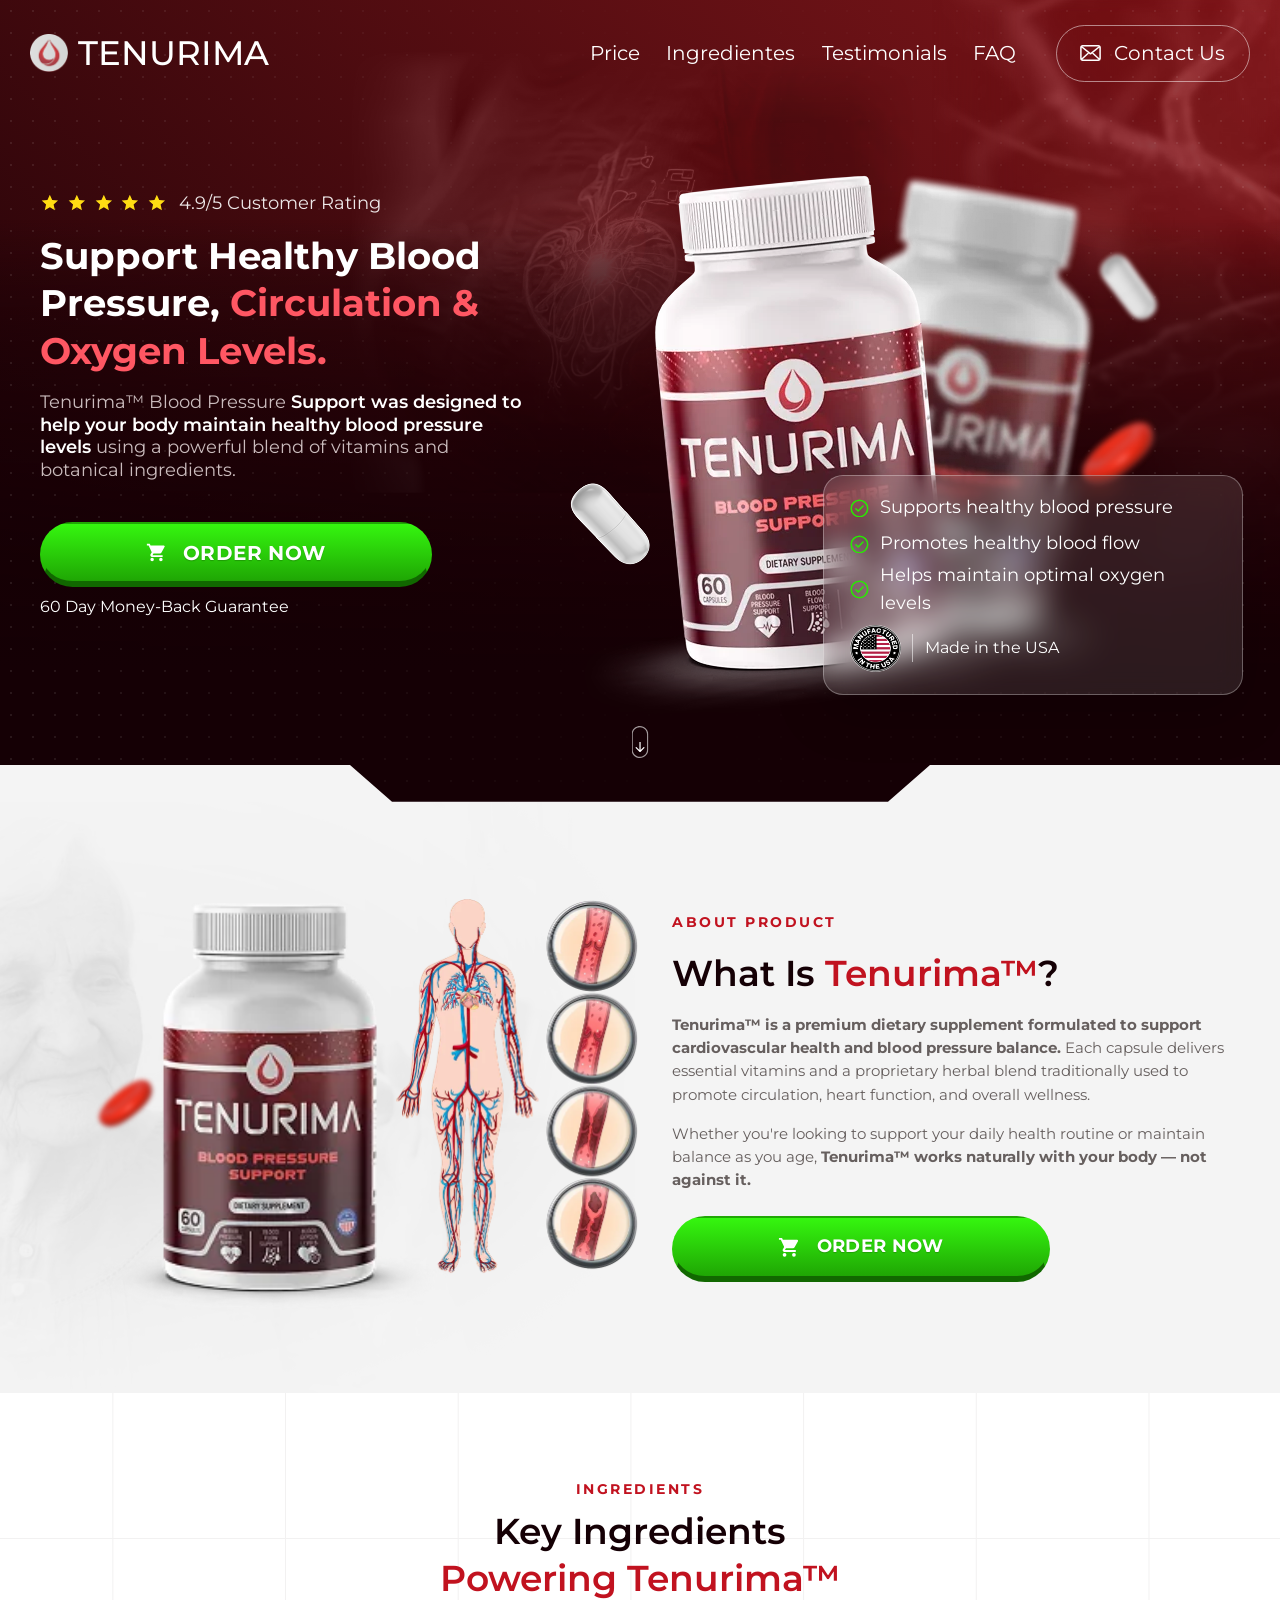
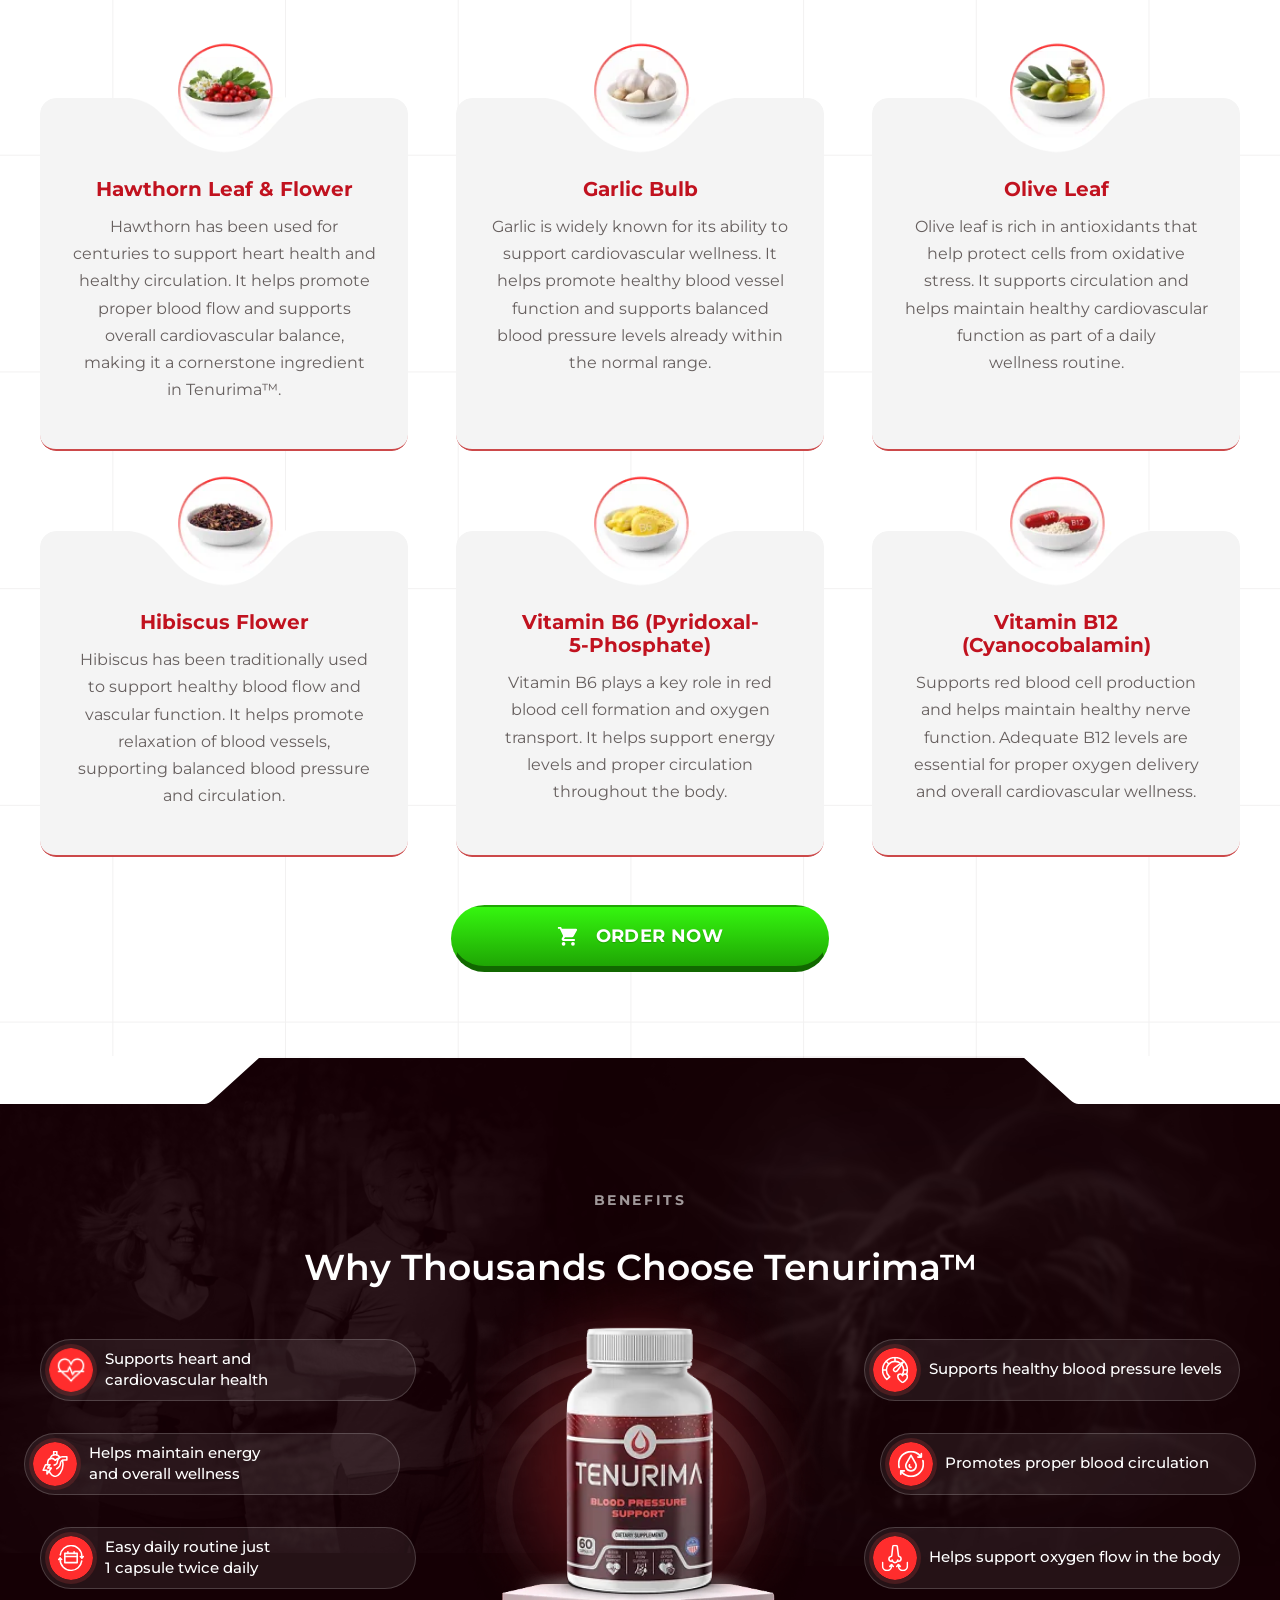
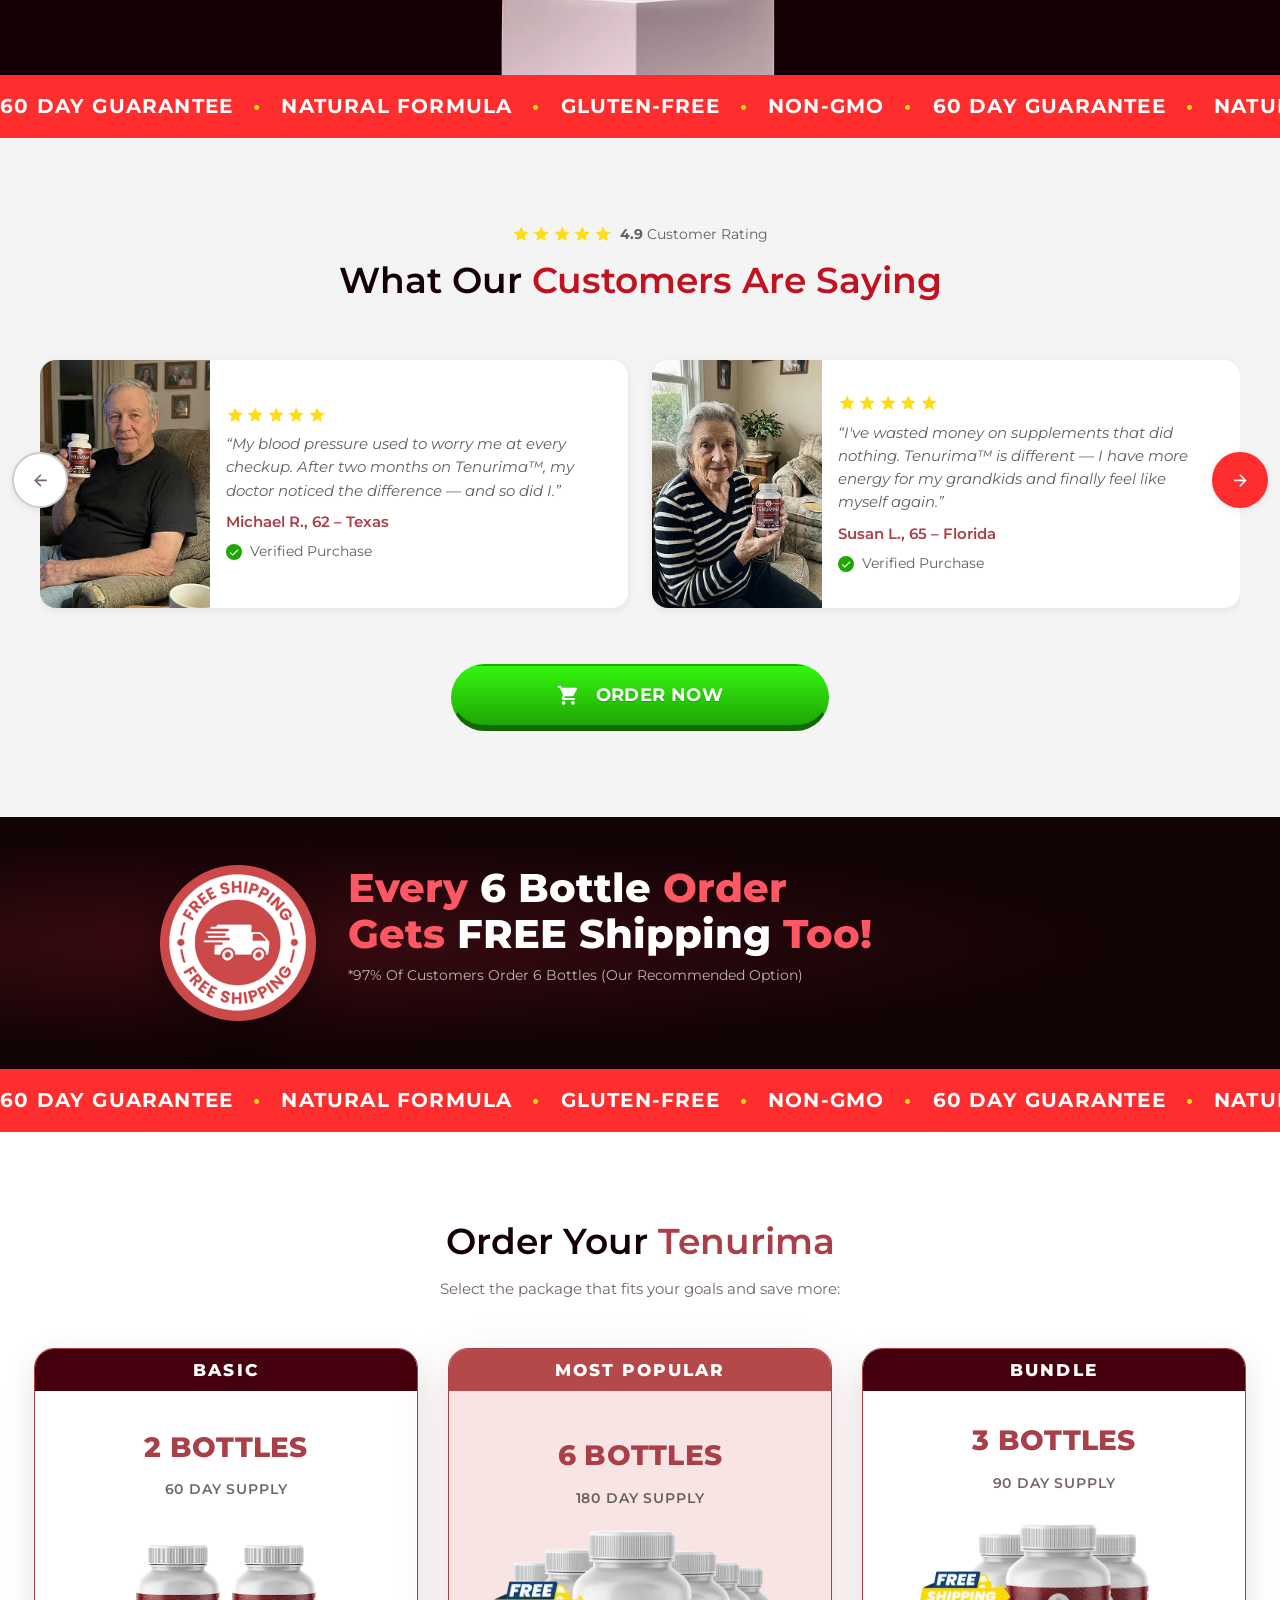
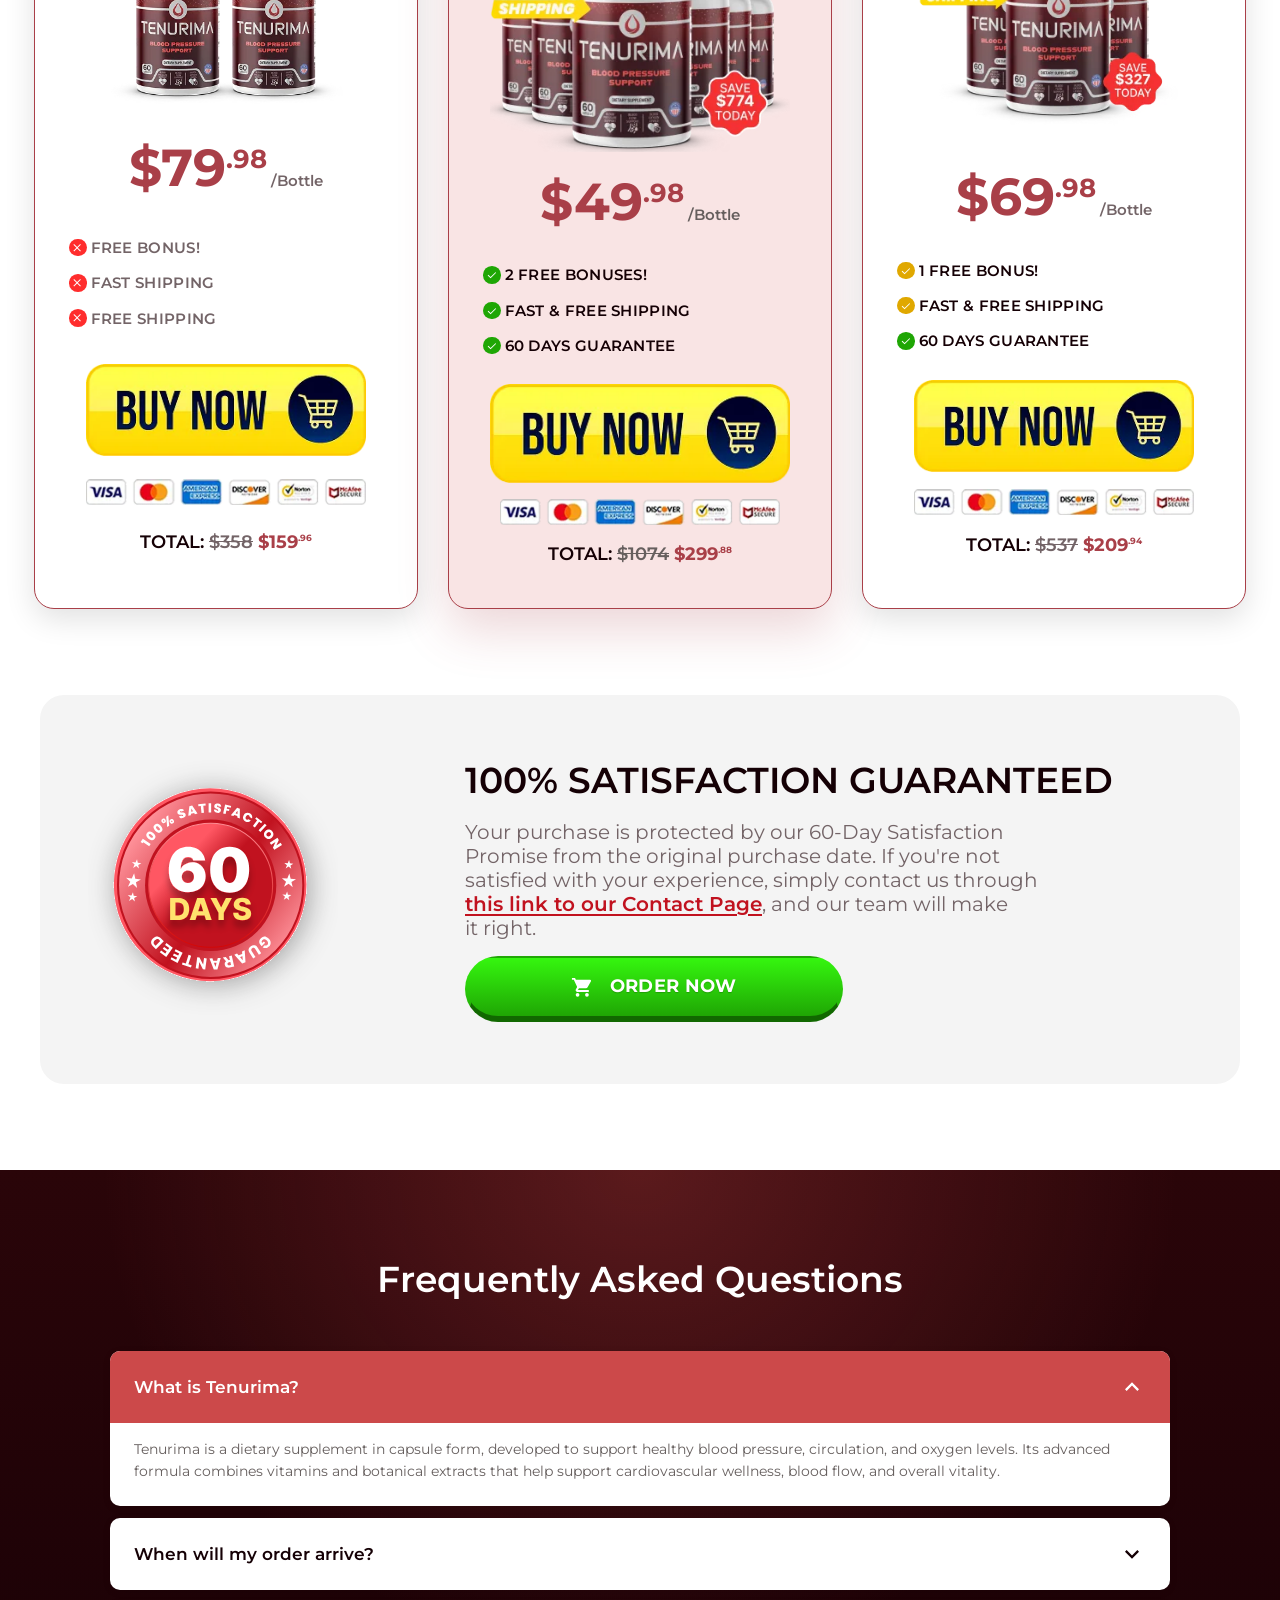
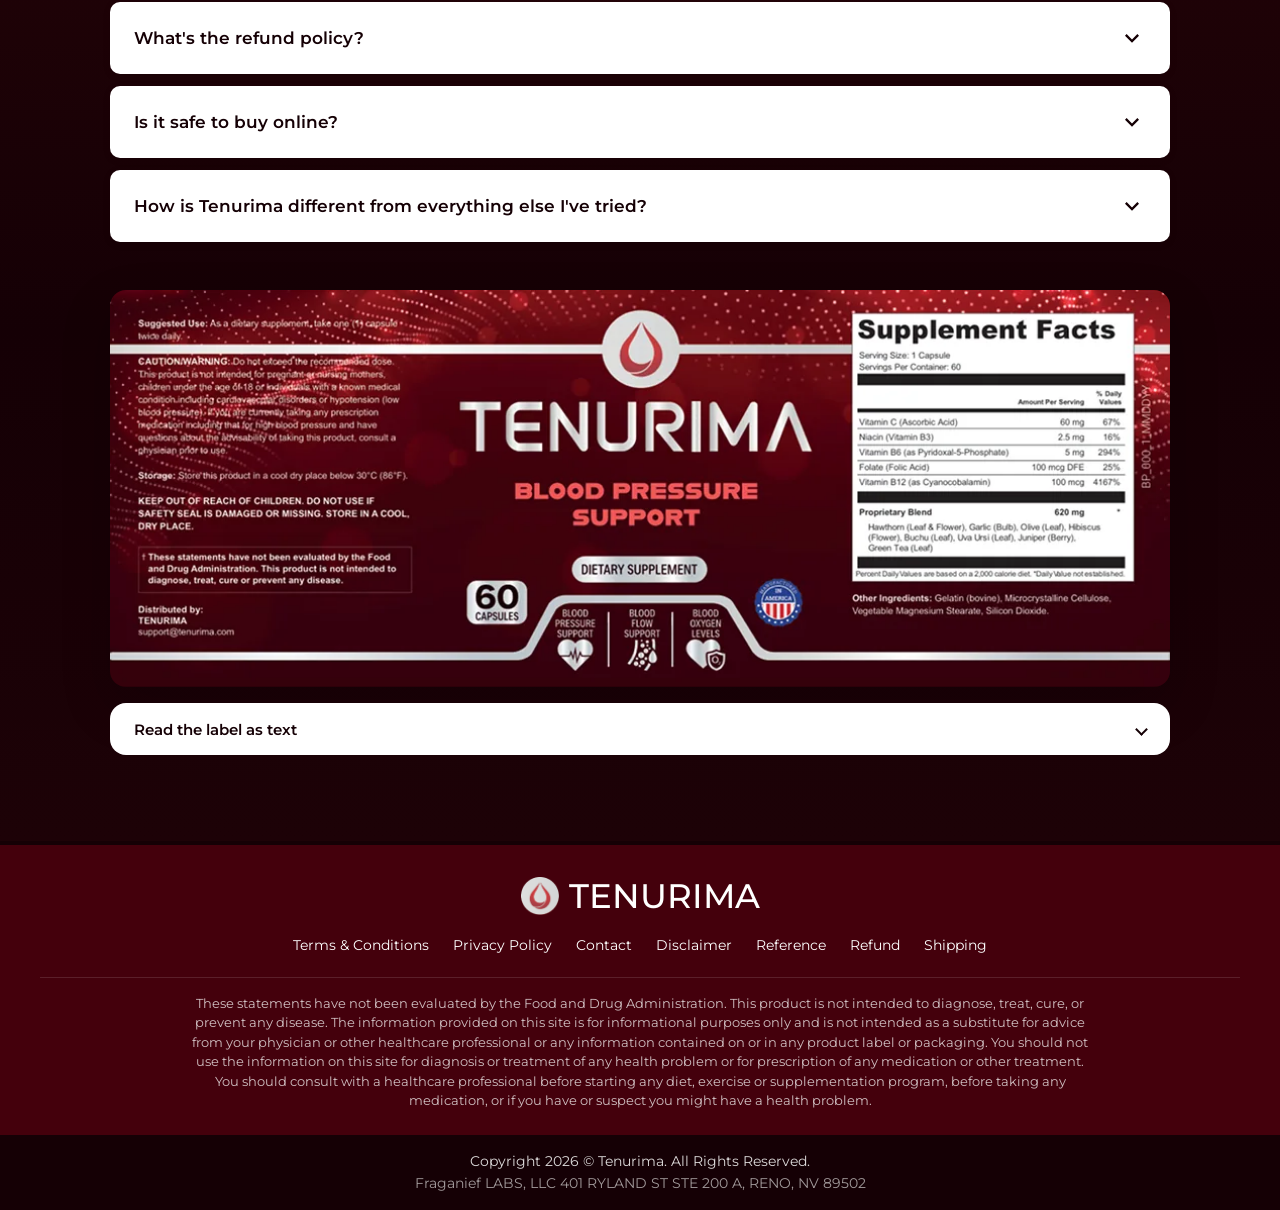
==== index.html @ e0668658 "feat(ingredients): grid de linhas sutil no fundo, como no export Linhas de 1px em #F2F1F1: verticais" ====
<!DOCTYPE html>
<html lang="en" class="no-js">
<head>
  <meta charset="UTF-8">
  <meta name="viewport" content="width=device-width, initial-scale=1">
  <title>Tenurima™ | Support Healthy Blood Pressure, Circulation &amp; Oxygen Levels</title>
  <meta name="description" content="Tenurima™ is a dietary supplement that supports healthy blood pressure, circulation and oxygen levels with hawthorn, garlic, olive leaf, hibiscus and B vitamins. 60 day money-back guarantee.">
  <meta name="theme-color" content="#2a0a0f">
  <link rel="icon" href="assets/img/favicon.svg" type="image/svg+xml">

  <link rel="preconnect" href="https://fonts.googleapis.com">
  <link rel="preconnect" href="https://fonts.gstatic.com" crossorigin>
  <link href="https://fonts.googleapis.com/css2?family=Montserrat:wght@400;500;600;700;800&display=swap" rel="stylesheet">


  <link rel="preload" as="image" href="assets/img/hero-bottle.webp?v=38" type="image/webp">
  <link rel="stylesheet" href="styles.css?v=38">
  <script>document.documentElement.classList.replace("no-js", "js");</script>
  <script src="script.js?v=38" defer></script>
</head>
<body>
  <!-- Sprite de ícones: cada <symbol> é reutilizado com <use href="#icon-..."> -->
  <svg class="sprite" aria-hidden="true" focusable="false">
    <symbol id="icon-star" viewBox="0 0 24 24"><path d="M12 2l2.9 6.6 7.1.6-5.4 4.7 1.6 7L12 17.3 5.8 20.9l1.6-7L2 9.2l7.1-.6z"/></symbol>
    <symbol id="icon-check" viewBox="0 0 24 24"><path d="M9.5 16.6 4.9 12l-1.4 1.4 6 6L21 7.9l-1.4-1.4z"/></symbol>
    <symbol id="icon-x" viewBox="0 0 24 24"><path d="M18.3 5.7 12 12l6.3 6.3-1.4 1.4L10.6 13.4 4.3 19.7l-1.4-1.4L9.2 12 2.9 5.7l1.4-1.4 6.3 6.3 6.3-6.3z"/></symbol>
    <symbol id="icon-cart" viewBox="0 0 24 24"><path d="M7 18a2 2 0 1 0 0 4 2 2 0 0 0 0-4zm10 0a2 2 0 1 0 0 4 2 2 0 0 0 0-4zM1 2v2h2l3.6 7.6-1.4 2.4A2 2 0 0 0 7 17h12v-2H7.4l1.1-2h7.5a2 2 0 0 0 1.7-1l3.6-6.5A1 1 0 0 0 20.4 4H5.2l-.9-2z"/></symbol>
    <symbol id="icon-mail" viewBox="0 0 22 17"><path fill="none" stroke="currentColor" stroke-width="1.6" stroke-linecap="round" stroke-linejoin="round" d="M2.6.8h16.8a1.8 1.8 0 0 1 1.8 1.8v11.8a1.8 1.8 0 0 1-1.8 1.8H2.6a1.8 1.8 0 0 1-1.8-1.8V2.6A1.8 1.8 0 0 1 2.6.8ZM1.3 1.6 11 9.4l9.7-7.8M1.3 15.4 8.3 9M20.7 15.4 13.7 9"/></symbol>
    <symbol id="icon-check-outline" viewBox="0 0 20 20"><g fill="none" stroke="currentColor" stroke-width="1.6" stroke-linecap="round" stroke-linejoin="round"><circle cx="10" cy="10" r="8.7"/><path d="m6.2 10.3 2.5 2.5 5.1-5.3"/></g></symbol>
    <symbol id="icon-chevron" viewBox="0 0 24 24"><path d="M7.4 8.6 12 13.2l4.6-4.6L18 10l-6 6-6-6z"/></symbol>
    <symbol id="icon-arrow-left" viewBox="0 0 24 24"><path d="M20 11H7.8l5.6-5.6L12 4l-8 8 8 8 1.4-1.4L7.8 13H20z"/></symbol>
    <symbol id="icon-arrow-right" viewBox="0 0 24 24"><path d="M4 11h12.2l-5.6-5.6L12 4l8 8-8 8-1.4-1.4 5.6-5.6H4z"/></symbol>
  </svg>

  <a class="skip-link" href="#main">Skip to main content</a>

  <!-- 1. HEADER -->
  <header class="site-header site-header--overlay">
    <div class="container site-header__inner">
      <a class="logo" href="#top" aria-label="Tenurima – back to top">
        <img class="logo__icon" src="assets/img/logo-mark.png?v=38" width="77" height="77" alt="">
        <span class="logo__text">TENURIMA</span>
      </a>

      <nav class="site-nav" id="site-nav" aria-label="Main navigation">
        <ul class="site-nav__list">
          <li><a class="site-nav__link" href="#pricing">Price</a></li>
          <li><a class="site-nav__link" href="#ingredients" lang="pt">Ingredientes</a></li>
          <li><a class="site-nav__link" href="#testimonials">Testimonials</a></li>
          <li><a class="site-nav__link" href="#faq">FAQ</a></li>
        </ul>
      </nav>

      <a class="btn btn--outline site-header__contact" href="contact.html">
        <svg class="icon" aria-hidden="true"><use href="#icon-mail"/></svg>
        Contact Us
      </a>
    </div>
  </header>

  <main id="main">
    <!-- 2. HERO -->
    <section class="hero" id="top" aria-labelledby="hero-title">
      <div class="hero__layers" aria-hidden="true">
        <picture>
          <source srcset="assets/img/texture-ecg-chest.webp?v=38" type="image/webp">
          <img class="hero__layer hero__layer--chest" src="assets/img/texture-ecg-chest.png?v=38" width="1734" height="987" alt="">
        </picture>
        <picture>
          <source srcset="assets/img/texture-heart-vessels.webp?v=38" type="image/webp">
          <img class="hero__layer hero__layer--heart" src="assets/img/texture-heart-vessels.png?v=38" width="2171" height="1566" alt="">
        </picture>
        <picture>
          <source srcset="assets/img/texture-vessels.webp?v=38" type="image/webp">
          <img class="hero__layer hero__layer--vessels" src="assets/img/texture-vessels.png?v=38" width="1419" height="1135" alt="">
        </picture>
      </div>

      <div class="container hero__inner">
        <div class="hero__content">
          <p class="rating rating--light">
            <span class="stars" role="img" aria-label="5 out of 5 stars">
              <svg class="icon" aria-hidden="true"><use href="#icon-star"/></svg>
              <svg class="icon" aria-hidden="true"><use href="#icon-star"/></svg>
              <svg class="icon" aria-hidden="true"><use href="#icon-star"/></svg>
              <svg class="icon" aria-hidden="true"><use href="#icon-star"/></svg>
              <svg class="icon" aria-hidden="true"><use href="#icon-star"/></svg>
            </span>
            <span><strong>4.9/5</strong> Customer Rating</span>
          </p>

          <h1 class="hero__title" id="hero-title">
            Support Healthy Blood Pressure, <span class="text-coral">Circulation &amp; Oxygen Levels.</span>
          </h1>

          <p class="hero__text">
            Tenurima™ Blood Pressure <strong>Support was designed to help your body maintain healthy
            blood pressure levels</strong> using a powerful blend of vitamins and botanical ingredients.
          </p>

          <div class="hero__cta">
            <a class="btn btn--green btn--lg" href="#pricing">
              <svg class="icon" aria-hidden="true"><use href="#icon-cart"/></svg>
              ORDER NOW
            </a>
            <p class="hero__guarantee">60 Day Money-Back Guarantee</p>
          </div>
        </div>

        <div class="hero__media">
          <picture class="hero__bottle-back">
            <source srcset="assets/img/hero-bottle-back.webp?v=38" type="image/webp">
            <img src="assets/img/hero-bottle-back.png?v=38" width="628" height="628" alt="">
          </picture>

          <picture class="hero__bottle">
            <source srcset="assets/img/hero-bottle.webp?v=38" type="image/webp">
            <img class="hero__image" src="assets/img/hero-bottle.png?v=38" width="650" height="650" fetchpriority="high"
                 alt="Tilted bottle of Tenurima Blood Pressure Support dietary supplement with 60 capsules and a burgundy label">
          </picture>

          <img class="hero__capsule hero__capsule--left" src="assets/img/hero-capsule-1.png?v=38" width="91" height="86" alt="">
          <img class="hero__capsule hero__capsule--right" src="assets/img/hero-capsule-2.png?v=38" width="89" height="92" alt="">
          <img class="hero__cell" src="assets/img/about-blood-cell.png?v=38" width="129" height="107" alt="">

          <div class="hero-card">
            <ul class="check-list">
              <li><svg class="check-icon" aria-hidden="true"><use href="#icon-check-outline"/></svg>Supports healthy blood pressure</li>
              <li><svg class="check-icon" aria-hidden="true"><use href="#icon-check-outline"/></svg>Promotes healthy blood flow</li>
              <li><svg class="check-icon" aria-hidden="true"><use href="#icon-check-outline"/></svg>Helps maintain optimal oxygen levels</li>
            </ul>
            <p class="hero-card__badge">
              <img src="assets/img/badge-made-in-usa.png?v=38" width="100" height="93" alt="">
              <span>Made in the USA</span>
            </p>
          </div>
        </div>
      </div>

      <a class="scroll-down" href="#about" aria-label="Scroll down to learn about Tenurima">
        <img src="assets/img/icon-scroll.svg?v=38" width="21" height="40" alt="">
      </a>
    </section>

    <!-- 3. ABOUT PRODUCT -->
    <section class="section section--gray about" id="about" aria-labelledby="about-title">
      <div class="container about__inner">
        <div class="about__content">
          <p class="eyebrow">About Product</p>
          <h2 class="section-title" id="about-title">What Is <span class="text-red">Tenurima™</span>?</h2>
          <p>
            <strong>Tenurima™ is a premium dietary supplement formulated to support cardiovascular
            health and blood pressure balance.</strong> Each capsule delivers essential vitamins and a
            proprietary herbal blend traditionally used to promote circulation, heart function, and
            overall wellness.
          </p>
          <p>
            Whether you're looking to support your daily health routine or maintain balance as you age,
            <strong>Tenurima™ works naturally with your body — not against it.</strong>
          </p>
          <a class="btn btn--green" href="#pricing">
            <svg class="icon" aria-hidden="true"><use href="#icon-cart"/></svg>
            ORDER NOW
          </a>
        </div>
        <div class="about__media">
          <picture class="about__photo">
            <source srcset="assets/img/about-woman-capsule.webp?v=38" type="image/webp">
            <img src="assets/img/about-woman-capsule.png?v=38" width="955" height="591" loading="lazy" alt="">
          </picture>

          <img class="about__cell" src="assets/img/about-blood-cell.png?v=38" width="129" height="107" loading="lazy" alt="">

          <picture class="about__bottle">
            <source srcset="assets/img/bottle-basic.webp?v=38" type="image/webp">
            <img src="assets/img/bottle-basic.png?v=38" width="293" height="287" loading="lazy"
                 alt="Bottle of Tenurima Blood Pressure Support with 60 capsules">
          </picture>

          <picture class="about__illustration">
            <source srcset="assets/img/about-illustration.webp?v=38" type="image/webp">
            <img src="assets/img/about-illustration.png?v=38" width="523" height="768" loading="lazy"
                 alt="Illustration of the human circulatory system next to four close-ups of arteries, from clear to narrowed by plaque">
          </picture>
        </div>
      </div>
    </section>

    <!-- 4. INGREDIENTS -->
    <section class="section ingredients" id="ingredients" aria-labelledby="ingredients-title">
      <div class="container">
        <header class="section-header">
          <p class="eyebrow">Ingredients</p>
          <h2 class="section-title" id="ingredients-title">
            Key Ingredients <span class="text-red section-title__line">Powering Tenurima™</span>
          </h2>
        </header>

        <ul class="ingredients__grid">
          <li class="ingredient-card">
            <picture class="ingredient-card__media">
              <source srcset="assets/img/ing-hawthorn.webp?v=38" type="image/webp">
              <img class="ingredient-card__icon" src="assets/img/ing-hawthorn.png?v=38" width="231" height="120" loading="lazy" alt="White bowl filled with red hawthorn berries, hawthorn flowers and leaves">
            </picture>
            <h3 class="ingredient-card__title">Hawthorn Leaf &amp; Flower</h3>
            <p>Hawthorn has been used for centuries to support heart health and healthy circulation. It helps promote proper blood flow and supports overall cardiovascular balance, making it a cornerstone ingredient in Tenurima™.</p>
          </li>
          <li class="ingredient-card">
            <picture class="ingredient-card__media">
              <source srcset="assets/img/ing-garlic.webp?v=38" type="image/webp">
              <img class="ingredient-card__icon" src="assets/img/ing-garlic.png?v=38" width="231" height="120" loading="lazy" alt="Bowl of whole garlic bulbs and peeled garlic cloves">
            </picture>
            <h3 class="ingredient-card__title">Garlic Bulb</h3>
            <p>Garlic is widely known for its ability to support cardiovascular wellness. It helps promote healthy blood vessel function and supports balanced blood pressure levels already within the normal range.</p>
          </li>
          <li class="ingredient-card">
            <picture class="ingredient-card__media">
              <source srcset="assets/img/ing-olive-leaf.webp?v=38" type="image/webp">
              <img class="ingredient-card__icon" src="assets/img/ing-olive-leaf.png?v=38" width="231" height="120" loading="lazy" alt="Bowl with green olives, olive leaves and a small bottle of olive oil">
            </picture>
            <h3 class="ingredient-card__title">Olive Leaf</h3>
            <p>Olive leaf is rich in antioxidants that help protect cells from oxidative stress. It supports circulation and helps maintain healthy cardiovascular function as part of a daily wellness routine.</p>
          </li>
          <li class="ingredient-card">
            <picture class="ingredient-card__media">
              <source srcset="assets/img/ing-hibiscus.webp?v=38" type="image/webp">
              <img class="ingredient-card__icon" src="assets/img/ing-hibiscus.png?v=38" width="231" height="120" loading="lazy" alt="Bowl of dried hibiscus flower petals">
            </picture>
            <h3 class="ingredient-card__title">Hibiscus Flower</h3>
            <p>Hibiscus has been traditionally used to support healthy blood flow and vascular function. It helps promote relaxation of blood vessels, supporting balanced blood pressure and circulation.</p>
          </li>
          <li class="ingredient-card">
            <picture class="ingredient-card__media">
              <source srcset="assets/img/ing-vitamin-b6.webp?v=38" type="image/webp">
              <img class="ingredient-card__icon" src="assets/img/ing-vitamin-b6.png?v=38" width="231" height="120" loading="lazy" alt="Bowl of yellow vitamin B6 tablets">
            </picture>
            <h3 class="ingredient-card__title">Vitamin B6 (Pyridoxal-5-Phosphate)</h3>
            <p>Vitamin B6 plays a key role in red blood cell formation and oxygen transport. It helps support energy levels and proper circulation throughout the body.</p>
          </li>
          <li class="ingredient-card">
            <picture class="ingredient-card__media">
              <source srcset="assets/img/ing-vitamin-b12.webp?v=38" type="image/webp">
              <img class="ingredient-card__icon" src="assets/img/ing-vitamin-b12.png?v=38" width="231" height="120" loading="lazy" alt="Bowl with red vitamin B12 capsules and small white granules">
            </picture>
            <h3 class="ingredient-card__title">Vitamin B12 (Cyanocobalamin)</h3>
            <p>Supports red blood cell production and helps maintain healthy nerve function. Adequate B12 levels are essential for proper oxygen delivery and overall cardiovascular wellness.</p>
          </li>
        </ul>

        <div class="text-center">
          <a class="btn btn--green btn--lg" href="#pricing">
            <svg class="icon" aria-hidden="true"><use href="#icon-cart"/></svg>
            ORDER NOW
          </a>
        </div>
      </div>
    </section>

    <!-- 5. WHY THOUSANDS CHOOSE -->
    <section class="section section--dark why" id="why" aria-labelledby="why-title">
      <div class="why__divider" aria-hidden="true"></div>
      <picture>
        <source srcset="assets/img/why-couple-running.webp?v=38" type="image/webp">
        <img class="why__bg" src="assets/img/why-couple-running.png?v=38" width="989" height="757" loading="lazy"
             alt="Smiling senior couple jogging together outdoors on a sunny day">
      </picture>
      <picture>
        <source srcset="assets/img/texture-heart-vessels.webp?v=38" type="image/webp">
        <img class="why__texture" src="assets/img/texture-heart-vessels.png?v=38" width="2171" height="1566" loading="lazy" alt="">
      </picture>
      <div class="container why__inner">
        <p class="eyebrow eyebrow--light">Benefits</p>
        <h2 class="section-title section-title--light" id="why-title">Why Thousands Choose Tenurima™</h2>

        <div class="why__stage">
          <ul class="why__badges why__badges--left">
            <li class="pill-badge"><img class="pill-badge__icon" src="assets/img/badge-heart.png?v=38" width="40" height="40" loading="lazy" alt="">Supports heart and cardiovascular health</li>
            <li class="pill-badge"><img class="pill-badge__icon" src="assets/img/badge-energy.svg?v=38" width="40" height="40" loading="lazy" alt="">Helps maintain energy and overall wellness</li>
            <li class="pill-badge"><img class="pill-badge__icon" src="assets/img/badge-capsule.svg?v=38" width="40" height="40" loading="lazy" alt="">Easy daily routine just 1 capsule twice daily</li>
          </ul>

          <div class="why__product">
            <picture class="why__pedestal">
              <source srcset="assets/img/why-product-pedestal.webp?v=38" type="image/webp">
              <img src="assets/img/why-product-pedestal.png?v=38" width="608" height="687" loading="lazy"
                   alt="Bottle of Tenurima Blood Pressure Support standing on a light pink pedestal with a soft red glow behind it">
            </picture>
            <picture class="why__bottle">
              <source srcset="assets/img/bottle-basic.webp?v=38" type="image/webp">
              <img src="assets/img/bottle-basic.png?v=38" width="293" height="287" loading="lazy" alt="">
            </picture>
          </div>

          <ul class="why__badges why__badges--right">
            <li class="pill-badge"><img class="pill-badge__icon" src="assets/img/badge-gauge.svg?v=38" width="40" height="40" loading="lazy" alt="">Supports healthy blood pressure levels</li>
            <li class="pill-badge"><img class="pill-badge__icon" src="assets/img/badge-circulation.svg?v=38" width="40" height="40" loading="lazy" alt="">Promotes proper blood circulation</li>
            <li class="pill-badge"><img class="pill-badge__icon" src="assets/img/badge-lungs.svg?v=38" width="40" height="40" loading="lazy" alt="">Helps support oxygen flow in the body</li>
          </ul>
        </div>
      </div>
    </section>

    <!-- 6. MARQUEE (componente reutilizável: mesma marcação + data-marquee) -->
    <div class="marquee" data-marquee>
      <div class="marquee__track">
        <ul class="marquee__group">
          <li>60 Day Guarantee</li>
          <li>Natural Formula</li>
          <li>Gluten-Free</li>
          <li>Non-GMO</li>
        </ul>
      </div>
    </div>

    <!-- 7. TESTIMONIALS -->
    <section class="section section--gray testimonials" id="testimonials" aria-labelledby="testimonials-title">
      <div class="container">
        <header class="section-header">
          <p class="rating">
            <span class="stars" role="img" aria-label="5 out of 5 stars">
              <svg class="icon" aria-hidden="true"><use href="#icon-star"/></svg>
              <svg class="icon" aria-hidden="true"><use href="#icon-star"/></svg>
              <svg class="icon" aria-hidden="true"><use href="#icon-star"/></svg>
              <svg class="icon" aria-hidden="true"><use href="#icon-star"/></svg>
              <svg class="icon" aria-hidden="true"><use href="#icon-star"/></svg>
            </span>
            <span><strong>4.9</strong> Customer Rating</span>
          </p>
          <h2 class="section-title" id="testimonials-title">What Our <span class="text-red">Customers Are Saying</span></h2>
        </header>

        <div class="carousel" data-carousel role="region" aria-roledescription="carousel" aria-label="Customer testimonials">
          <div class="carousel__viewport">
            <!-- Os cards são renderizados pelo script.js a partir do array TESTIMONIALS -->
            <div class="carousel__track" data-carousel-track></div>
          </div>

          <div class="carousel__controls">
            <button class="carousel__arrow" type="button" data-carousel-prev aria-label="Previous testimonials">
              <svg class="icon" aria-hidden="true"><use href="#icon-arrow-left"/></svg>
            </button>
            <div class="carousel__dots" data-carousel-dots></div>
            <button class="carousel__arrow" type="button" data-carousel-next aria-label="Next testimonials">
              <svg class="icon" aria-hidden="true"><use href="#icon-arrow-right"/></svg>
            </button>
          </div>
          <p class="visually-hidden" aria-live="polite" data-carousel-status></p>
        </div>

        <div class="text-center">
          <a class="btn btn--green" href="#pricing">
            <svg class="icon" aria-hidden="true"><use href="#icon-cart"/></svg>
            ORDER NOW
          </a>
        </div>
      </div>
    </section>


    <!-- 8. FREE SHIPPING BANNER -->
    <section class="shipping-banner" aria-labelledby="shipping-title">
      <div class="container shipping-banner__inner">
        <img class="shipping-seal" src="assets/img/seal-free-shipping.png?v=38" width="156" height="156" loading="lazy"
             alt="Round seal with a delivery truck reading Free Shipping">
        <div>
          <h2 class="shipping-banner__title" id="shipping-title">
            <span class="text-red">Every</span> 6 Bottle <span class="text-red">Order Gets</span> FREE Shipping <span class="text-red">Too!</span>
          </h2>
          <p class="shipping-banner__text">*97% Of Customers Order 6 Bottles (Our Recommended Option)</p>
        </div>
      </div>
    </section>

    <div class="marquee" data-marquee>
      <div class="marquee__track">
        <ul class="marquee__group">
          <li>60 Day Guarantee</li>
          <li>Natural Formula</li>
          <li>Gluten-Free</li>
          <li>Non-GMO</li>
        </ul>
      </div>
    </div>

    <!-- 9. PRICING -->
    <section class="section pricing" id="pricing" aria-labelledby="pricing-title">
      <div class="container">
        <header class="section-header">
          <h2 class="section-title" id="pricing-title">Order Your <span class="text-red">Tenurima</span></h2>
          <p class="section-header__text">Select the package that fits your goals and save more:</p>
        </header>

        <ul class="pricing__grid">
          <!-- BASIC -->
          <li class="price-card">
            <article aria-labelledby="plan-basic">
              <p class="price-card__ribbon">BASIC</p>
              <div class="price-card__body">
                <h3 class="price-card__title" id="plan-basic">2 BOTTLES</h3>
                <p class="price-card__supply">60 Day Supply</p>
                <div class="price-card__pair">
                  <picture>
                    <source srcset="assets/img/bottle-basic.webp?v=38" type="image/webp">
                    <img src="assets/img/bottle-basic.png?v=38" width="293" height="287" loading="lazy"
                         alt="Two bottles of Tenurima Blood Pressure Support, a 60 day supply">
                  </picture>
                  <picture aria-hidden="true">
                    <source srcset="assets/img/bottle-basic.webp?v=38" type="image/webp">
                    <img src="assets/img/bottle-basic.png?v=38" width="293" height="287" loading="lazy" alt="">
                  </picture>
                </div>
                <p class="price-card__price"><span class="price-card__amount">$79<span class="price-card__cents">.98</span></span><span class="price-card__unit">/Bottle</span></p>
                <ul class="price-card__features">
                  <li class="is-no"><svg class="icon" aria-hidden="true"><use href="#icon-x"/></svg><span class="visually-hidden">Not included: </span>FREE BONUS!</li>
                  <li class="is-no"><svg class="icon" aria-hidden="true"><use href="#icon-x"/></svg><span class="visually-hidden">Not included: </span>FAST SHIPPING</li>
                  <li class="is-no"><svg class="icon" aria-hidden="true"><use href="#icon-x"/></svg><span class="visually-hidden">Not included: </span>FREE SHIPPING</li>
                </ul>
                <a class="buy-btn" href="checkout.html?package=2-bottles">
                  <picture>
                    <source srcset="assets/img/btn-buy-now.webp?v=38" type="image/webp">
                    <img src="assets/img/btn-buy-now.png?v=38" width="314" height="103" loading="lazy" alt="Buy now – 2 bottles of Tenurima for $159.96">
                  </picture>
                </a>
                <img class="payment-cards" src="assets/img/payment-cards.png?v=38" width="314" height="29" loading="lazy"
                     alt="Accepted payments: Visa, Mastercard, American Express, Discover, Norton Secured and McAfee Secure">
                <p class="price-card__total">TOTAL: <s>$358</s> <strong>$159<span class="price-card__cents">.96</span></strong></p>
              </div>
            </article>
          </li>

          <!-- MOST POPULAR -->
          <li class="price-card price-card--featured">
            <article aria-labelledby="plan-popular">
              <p class="price-card__ribbon">MOST POPULAR</p>
              <div class="price-card__body">
                <h3 class="price-card__title" id="plan-popular">6 BOTTLES</h3>
                <p class="price-card__supply">180 Day Supply</p>
                <picture>
                  <source srcset="assets/img/pack-6-bottles.webp?v=38" type="image/webp">
                  <img class="price-card__image" src="assets/img/pack-6-bottles.png?v=38" width="350" height="265" loading="lazy"
                       alt="Six bottles of Tenurima, a 180 day supply, with a Free Shipping ribbon and a Save $774 Today badge">
                </picture>
                <p class="price-card__price"><span class="price-card__amount">$49<span class="price-card__cents">.98</span></span><span class="price-card__unit">/Bottle</span></p>
                <ul class="price-card__features">
                  <li class="is-yes"><svg class="icon" aria-hidden="true"><use href="#icon-check"/></svg><span class="visually-hidden">Included: </span>2 FREE BONUSES!</li>
                  <li class="is-yes"><svg class="icon" aria-hidden="true"><use href="#icon-check"/></svg><span class="visually-hidden">Included: </span>FAST &amp; FREE SHIPPING</li>
                  <li class="is-yes"><svg class="icon" aria-hidden="true"><use href="#icon-check"/></svg><span class="visually-hidden">Included: </span>60 DAYS GUARANTEE</li>
                </ul>
                <a class="buy-btn" href="checkout.html?package=6-bottles">
                  <picture>
                    <source srcset="assets/img/btn-buy-now.webp?v=38" type="image/webp">
                    <img src="assets/img/btn-buy-now.png?v=38" width="314" height="103" loading="lazy" alt="Buy now – 6 bottles of Tenurima for $299.88">
                  </picture>
                </a>
                <img class="payment-cards" src="assets/img/payment-cards.png?v=38" width="314" height="29" loading="lazy"
                     alt="Accepted payments: Visa, Mastercard, American Express, Discover, Norton Secured and McAfee Secure">
                <p class="price-card__total">TOTAL: <s>$1074</s> <strong>$299<span class="price-card__cents">.88</span></strong></p>
              </div>
            </article>
          </li>

          <!-- BUNDLE -->
          <li class="price-card">
            <article aria-labelledby="plan-bundle">
              <p class="price-card__ribbon">BUNDLE</p>
              <div class="price-card__body">
                <h3 class="price-card__title" id="plan-bundle">3 BOTTLES</h3>
                <p class="price-card__supply">90 Day Supply</p>
                <picture>
                  <source srcset="assets/img/pack-3-bottles.webp?v=38" type="image/webp">
                  <img class="price-card__image" src="assets/img/pack-3-bottles.png?v=38" width="384" height="300" loading="lazy"
                       alt="Three bottles of Tenurima, a 90 day supply, with a Free Shipping ribbon and a Save $327 Today badge">
                </picture>
                <p class="price-card__price"><span class="price-card__amount">$69<span class="price-card__cents">.98</span></span><span class="price-card__unit">/Bottle</span></p>
                <ul class="price-card__features">
                  <li class="is-gold"><svg class="icon" aria-hidden="true"><use href="#icon-check"/></svg><span class="visually-hidden">Included: </span>1 FREE BONUS!</li>
                  <li class="is-gold"><svg class="icon" aria-hidden="true"><use href="#icon-check"/></svg><span class="visually-hidden">Included: </span>FAST &amp; FREE SHIPPING</li>
                  <li class="is-yes"><svg class="icon" aria-hidden="true"><use href="#icon-check"/></svg><span class="visually-hidden">Included: </span>60 DAYS GUARANTEE</li>
                </ul>
                <a class="buy-btn" href="checkout.html?package=3-bottles">
                  <picture>
                    <source srcset="assets/img/btn-buy-now.webp?v=38" type="image/webp">
                    <img src="assets/img/btn-buy-now.png?v=38" width="314" height="103" loading="lazy" alt="Buy now – 3 bottles of Tenurima for $209.94">
                  </picture>
                </a>
                <img class="payment-cards" src="assets/img/payment-cards.png?v=38" width="314" height="29" loading="lazy"
                     alt="Accepted payments: Visa, Mastercard, American Express, Discover, Norton Secured and McAfee Secure">
                <p class="price-card__total">TOTAL: <s>$537</s> <strong>$209<span class="price-card__cents">.94</span></strong></p>
              </div>
            </article>
          </li>
        </ul>
      </div>
    </section>

    <!-- 10. GUARANTEE -->
    <section class="section guarantee" id="guarantee" aria-labelledby="guarantee-title">
      <div class="container">
        <div class="guarantee__card">
          <img class="guarantee__seal" src="assets/img/seal-guarantee.svg?v=38" width="387" height="453" loading="lazy"
               alt="Red seal reading 100% Satisfaction Guaranteed, 60 Days">

          <div class="guarantee__content">
            <h2 class="section-title" id="guarantee-title">100% SATISFACTION GUARANTEED</h2>
            <p>
              Your purchase is protected by our 60-Day Satisfaction Promise from the original purchase
              date. If you're not satisfied with your experience, simply contact us through
              <a class="link" href="contact.html">this link to our Contact Page</a>, and our team will
              make it right.
            </p>
            <a class="btn btn--green" href="#pricing">
              <svg class="icon" aria-hidden="true"><use href="#icon-cart"/></svg>
              ORDER NOW
            </a>
          </div>
        </div>
      </div>
    </section>

    <!-- 11. FAQ -->
    <section class="section section--dark faq" id="faq" aria-labelledby="faq-title">
      <div class="container faq__inner">
        <h2 class="section-title section-title--light" id="faq-title">Frequently Asked Questions</h2>

        <div class="accordion" data-accordion>
          <div class="accordion__item is-open">
            <h3 class="accordion__heading">
              <button class="accordion__trigger" type="button" id="faq-q1" aria-expanded="true" aria-controls="faq-a1">
                What is Tenurima?
                <svg class="icon accordion__icon" aria-hidden="true"><use href="#icon-chevron"/></svg>
              </button>
            </h3>
            <div class="accordion__panel" id="faq-a1" role="region" aria-labelledby="faq-q1">
              <div class="accordion__content">
                <p>Tenurima is a dietary supplement in capsule form, developed to support healthy blood pressure, circulation, and oxygen levels. Its advanced formula combines vitamins and botanical extracts that help support cardiovascular wellness, blood flow, and overall vitality.</p>
              </div>
            </div>
          </div>

          <div class="accordion__item">
            <h3 class="accordion__heading">
              <button class="accordion__trigger" type="button" id="faq-q2" aria-expanded="false" aria-controls="faq-a2">
                When will my order arrive?
                <svg class="icon accordion__icon" aria-hidden="true"><use href="#icon-chevron"/></svg>
              </button>
            </h3>
            <div class="accordion__panel" id="faq-a2" role="region" aria-labelledby="faq-q2">
              <div class="accordion__content">
                <p>Orders are processed within 24–48 business hours. Deliveries within the United States usually arrive in 5 to 7 business days, and you will receive a tracking number by email as soon as your package ships. International orders may take 8 to 15 business days.</p>
              </div>
            </div>
          </div>

          <div class="accordion__item">
            <h3 class="accordion__heading">
              <button class="accordion__trigger" type="button" id="faq-q3" aria-expanded="false" aria-controls="faq-a3">
                What's the refund policy?
                <svg class="icon accordion__icon" aria-hidden="true"><use href="#icon-chevron"/></svg>
              </button>
            </h3>
            <div class="accordion__panel" id="faq-a3" role="region" aria-labelledby="faq-q3">
              <div class="accordion__content">
                <p>Every bottle of Tenurima is backed by a 60 day, 100% money-back guarantee. If you're not satisfied for any reason, contact our support team within 60 days of your purchase and return the bottles — even empty — to receive a full refund of the product price. See our <a class="link link--light" href="refund.html">Refund Policy</a> for details.</p>
              </div>
            </div>
          </div>

          <div class="accordion__item">
            <h3 class="accordion__heading">
              <button class="accordion__trigger" type="button" id="faq-q4" aria-expanded="false" aria-controls="faq-a4">
                Is it safe to buy online?
                <svg class="icon accordion__icon" aria-hidden="true"><use href="#icon-chevron"/></svg>
              </button>
            </h3>
            <div class="accordion__panel" id="faq-a4" role="region" aria-labelledby="faq-q4">
              <div class="accordion__content">
                <p>Yes. Our checkout uses 256-bit SSL encryption and is processed by a trusted payment provider. Your card details are never stored on our servers, and we accept Visa, Mastercard, American Express and Discover.</p>
              </div>
            </div>
          </div>

          <div class="accordion__item">
            <h3 class="accordion__heading">
              <button class="accordion__trigger" type="button" id="faq-q5" aria-expanded="false" aria-controls="faq-a5">
                How is Tenurima different from everything else I've tried?
                <svg class="icon accordion__icon" aria-hidden="true"><use href="#icon-chevron"/></svg>
              </button>
            </h3>
            <div class="accordion__panel" id="faq-a5" role="region" aria-labelledby="faq-q5">
              <div class="accordion__content">
                <p>Most products focus on a single ingredient. Tenurima combines a 620 mg proprietary blend of eight botanicals — including hawthorn, garlic, olive leaf and hibiscus — with active vitamin B6 (P-5-P), B12, folate, niacin and vitamin C, supporting blood pressure, circulation and oxygen levels at the same time.</p>
              </div>
            </div>
          </div>
        </div>

        <!-- Rótulo do produto (Supplement Facts): imagem pronta do Figma + transcrição acessível -->
        <figure class="label">
          <a class="label__zoom" href="assets/img/label-supplement-facts.png" target="_blank" rel="noopener">
            <picture>
              <source srcset="assets/img/label-supplement-facts.webp?v=38" type="image/webp">
              <img class="label__image" src="assets/img/label-supplement-facts.png?v=38" width="1050" height="393" loading="lazy"
                   alt="Full Tenurima product label with suggested use, warnings, storage instructions, the Supplement Facts panel and other ingredients">
            </picture>
            <span class="visually-hidden">(opens the full-size label in a new tab)</span>
          </a>

          <figcaption class="label__caption">
            <details class="label__details">
              <summary>Read the label as text</summary>
              <div class="label__text">
                <p><strong>Suggested Use:</strong> As a dietary supplement, take one (1) capsule twice daily.</p>
                <p><strong>Caution/Warning:</strong> Do not exceed the recommended dose. This product is not intended for pregnant or nursing mothers, children under the age of 18, or individuals with a known medical condition, including cardiovascular disorders or hypotension (low blood pressure). If you are currently taking any prescription medication, including medication for high blood pressure, consult a physician prior to use.</p>
                <p><strong>Storage:</strong> Store this product in a cool dry place below 30&deg;C (86&deg;F). Keep out of reach of children. Do not use if safety seal is damaged or missing.</p>

                <table class="facts__table">
                  <caption class="facts__caption">Supplement Facts</caption>
                  <thead>
                    <tr class="facts__serving"><td colspan="3">Serving Size: 1 Capsule<br>Servings Per Container: 60</td></tr>
                    <tr>
                      <th scope="col">Nutrient</th>
                      <th scope="col" class="facts__num">Amount</th>
                      <th scope="col" class="facts__num">% DV</th>
                    </tr>
                  </thead>
                  <tbody>
                    <tr><th scope="row">Vitamin C (Ascorbic Acid)</th><td class="facts__num">60 mg</td><td class="facts__num">67%</td></tr>
                    <tr><th scope="row">Niacin (Vitamin B3)</th><td class="facts__num">2.5 mg</td><td class="facts__num">16%</td></tr>
                    <tr><th scope="row">Vitamin B6 (as Pyridoxal-5-Phosphate)</th><td class="facts__num">5 mg</td><td class="facts__num">294%</td></tr>
                    <tr><th scope="row">Folate (Folic Acid)</th><td class="facts__num">100 mcg DFE</td><td class="facts__num">25%</td></tr>
                    <tr><th scope="row">Vitamin B12 (as Cyanocobalamin)</th><td class="facts__num">100 mcg</td><td class="facts__num">4167%</td></tr>
                    <tr>
                      <th scope="row">
                        Proprietary Blend
                        <span class="facts__blend-list">Hawthorn (Leaf &amp; Flower), Garlic (Bulb), Olive (Leaf), Hibiscus (Flower), Buchu (Leaf), Uva Ursi (Leaf), Juniper (Berry), Green Tea (Leaf)</span>
                      </th>
                      <td class="facts__num">620 mg</td><td class="facts__num">*</td>
                    </tr>
                  </tbody>
                  <tfoot>
                    <tr><td colspan="3">Percent Daily Values are based on a 2,000 calorie diet. * Daily Value not established.</td></tr>
                    <tr><td colspan="3"><strong>Other Ingredients:</strong> Gelatin (bovine), Microcrystalline Cellulose, Vegetable Magnesium Stearate, Silicon Dioxide.</td></tr>
                  </tfoot>
                </table>
              </div>
            </details>
          </figcaption>
        </figure>
      </div>
    </section>
  </main>

  <!-- 12. FOOTER -->
  <footer class="site-footer">
    <div class="container">
      <a class="logo logo--footer" href="#top" aria-label="Tenurima – back to top">
        <img class="logo__icon" src="assets/img/logo-mark.png?v=38" width="77" height="77" alt="">
        <span class="logo__text">TENURIMA</span>
      </a>

      <nav aria-label="Legal and support">
        <ul class="footer-links">
          <li><a href="terms.html">Terms &amp; Conditions</a></li>
          <li><a href="privacy.html">Privacy Policy</a></li>
          <li><a href="contact.html">Contact</a></li>
          <li><a href="disclaimer.html">Disclaimer</a></li>
          <li><a href="reference.html">Reference</a></li>
          <li><a href="refund.html">Refund</a></li>
          <li><a href="shipping.html">Shipping</a></li>
        </ul>
      </nav>

      <hr class="site-footer__divider">

      <div class="site-footer__legal">
        <p>
          These statements have not been evaluated by the Food and Drug Administration. This product is not
          intended to diagnose, treat, cure, or prevent any disease. The information provided on this site is
          for informational purposes only and is not intended as a substitute for advice from your physician
          or other healthcare professional or any information contained on or in any product label or
          packaging. You should not use the information on this site for diagnosis or treatment of any health
          problem or for prescription of any medication or other treatment. You should consult with a
          healthcare professional before starting any diet, exercise or supplementation program, before taking
          any medication, or if you have or suspect you might have a health problem.
        </p>
      </div>

    </div>

    <div class="site-footer__bar">
      <div class="container">
        <p class="site-footer__copy">
          Copyright 2026 © Tenurima. All Rights Reserved.<br>
          <span>Fraganief LABS, LLC 401 RYLAND ST STE 200 A, RENO, NV 89502</span>
        </p>
      </div>
    </div>
  </footer>
</body>
</html>
---- styles.css ----
/* ==========================================================================
   Tenurima – Landing page
   CSS puro, mobile-first. Breakpoints: 600px, 768px, 1024px, 1280px.
   Cores: paleta oficial do projeto (ver README). Espaçamentos e tamanhos de
   fonte são medidos a partir dos exports Desktop.png e Mobile.png.
   ========================================================================== */

/* 1. Tokens
   ========================================================================== */
:root {
  /* ---------------------------------------------------------------
     PALETA OFICIAL (nomes conforme o guia de identidade do projeto).
     Abaixo dela ficam os apelidos semânticos usados no resto do CSS.
     --------------------------------------------------------------- */
  --color-white: #fff;

  --color-wine-950: #150005;
  --color-wine-900: #44000c;
  --color-wine-800: #6c2d39;

  --color-red-900: #c1121f;
  --color-red-800: #a93f48;
  --color-red-700: #cc494a;
  --color-red-600: #ff2d2d;
  --color-red-500: #ff4848;
  --color-red-400: #ff5763;
  --color-red-300: #ff929a;
  --color-red-accent: #ff3c3c;
  --color-red-deep: #d20606;

  --color-green-900: #116800;
  --color-green-700: #04ac48;
  --color-green-500: #29ea02;

  --color-yellow-600: #ffd901;
  --color-yellow-500: #ffdc13;
  --color-yellow-400: #ffe26e;

  --color-gray-900: #000;
  --color-gray-700: #665f5e;
  --color-gray-600: #736467;
  --color-gray-500: #878787;
  --color-gray-400: #9a9a9a;
  --color-gray-300: #cecece;
  --color-gray-100: #f4f4f4;

  --color-off-white-1: #fcf9f8;
  --color-off-white-2: #fcf7f6;
  --color-off-white-3: #fcf8f8;
  --color-off-white-4: #f9fbfb;
  --color-off-white-5: #f9fafb;

  /* Transparências */
  --overlay-white-20: #ffffff33;
  --overlay-white-40: #ffffff66;
  --overlay-white-60: #ffffff99;
  --overlay-dark-20: #00000033;
  --overlay-wine-20: #6c2d3933;

  /* Gradientes da referência */
  /* Cores do figma-spec (#80161a -> #150005). O spec diz 135deg, mas nos
     pixels do export o tom claro fica no canto superior direito: 45deg */
  --gradient-hero: linear-gradient(45deg, #150005 0%, #80161a 100%);
  --gradient-why-choose: linear-gradient(48.32deg, #44000c 20.94%, #cc494a 47.36%, #a93f48 62.26%);
  --gradient-seal: linear-gradient(313.26deg, #c1121f 51.48%, #ff5763 71.46%);
  --gradient-save-badge: linear-gradient(126.19deg, #ff929a 14.89%, #c1121f 54.23%, #ff929a 88.28%);
  --gradient-green-btn: linear-gradient(180deg, #35f60f 0%, #1fa604 100%);
  --gradient-yellow-btn: linear-gradient(270deg, #ffdc17 0%, #ffd900 100%);

  /* --------------------------------------------------------------- */
  /* Apelidos semânticos                                             */
  /* --------------------------------------------------------------- */
  --wine-900: var(--color-wine-950);
  --wine-800: var(--color-wine-900);
  --wine-600: var(--color-red-800);
  --bg-dark: var(--color-wine-950);
  --bg-light: var(--color-gray-100);
  --bg-light-alt: var(--color-off-white-1);
  --red-primary: var(--color-red-900);
  --red-bright: var(--color-red-600);
  --red-accent: var(--color-red-500);
  --red-accent-2: var(--color-red-400);
  --red-strong: var(--color-red-accent);
  --red-700: var(--color-red-900);
  --red-600: var(--color-red-600);
  --coral: var(--color-red-400);
  --green-600: #1fa604;
  --green-700: var(--color-green-900);
  --green-dark: var(--color-green-900);
  --green-shadow: var(--color-green-700);
  --yellow-400: var(--color-yellow-500);
  --yellow-500: var(--color-yellow-600);
  --gold: #e0a800;
  --gray-50: var(--color-gray-100);
  --gray-200: var(--color-gray-300);
  --gray-500: var(--color-gray-600);
  --gray-700: var(--color-gray-700);
  --white: var(--color-white);
  --text: var(--color-wine-950);
  --pink-50: var(--color-off-white-1);
  --text-gray: var(--color-gray-600);
  --border-gray: var(--color-gray-300);

  --gradient-wine: var(--gradient-why-choose);
  --gradient-green: var(--gradient-green-btn);
  --gradient-yellow: var(--gradient-yellow-btn);

  /* Tipografia */
  --font-heading: "Montserrat", "Segoe UI", Arial, sans-serif;
  --font-body: "Montserrat", "Segoe UI", Arial, sans-serif;
  --fs-h1: clamp(1.6rem, .95rem + 2.9vw, 2.875rem);
  --fs-h2: clamp(1.25rem, .9rem + 1.7vw, 2.25rem);
  --fs-section-title: clamp(1.375rem, .95rem + 1.9vw, 2.25rem);
  --fs-h3: clamp(.95rem, .82rem + .6vw, 1.25rem);
  --fs-body: clamp(.875rem, .82rem + .25vw, .9375rem);
  --fs-small: clamp(.8125rem, .78rem + .2vw, .875rem);

  /* Espaçamentos */
  --space-1: .25rem;
  --space-2: .5rem;
  --space-3: .75rem;
  --space-4: 1rem;
  --space-5: 1.5rem;
  --space-6: 2rem;
  --space-7: 3rem;
  --space-8: 4rem;
  --section-y: clamp(2.25rem, .9rem + 5.6vw, 7rem);
  /* Margem lateral: 63px em 360px, como no Mobile.png (conteúdo numa coluna
     centralizada de ~238px), diminuindo de forma contínua até 16px em
     1024px, onde começa o layout do desktop */
  --gutter: clamp(16px, 63px - (100vw - 360px) * .0708, 63px);
  --container: 1200px;

  /* Aba escura na base do hero (divisor.png): altura e meias-larguras do
     topo e da base, a partir do centro. 31 / 97.5 / 66.5px no Mobile.png
     (360px) e 55 / 435 / 372px no Desktop.png (1920px). */
  --hero-cut-h: clamp(31px, 2.865vw, 55px);
  --hero-cut-top: clamp(97.5px, 22.656vw, 435px);
  --hero-cut-bottom: clamp(66.5px, 19.375vw, 372px);

  /* Bordas e sombras */
  --radius-sm: 8px;
  --radius-md: 16px;
  --radius-lg: 24px;
  --radius-pill: 999px;
  --shadow-sm: 0 2px 8px rgb(0 0 0 / .08);
  --shadow-md: 0 10px 30px rgb(0 0 0 / .12);
  --shadow-lg: 0 20px 50px rgb(0 0 0 / .18);

  --header-h: 64px;
  --ease-out: cubic-bezier(.22, .61, .36, 1);
}

/* 2. Reset
   ========================================================================== */
*,
*::before,
*::after {
  box-sizing: border-box;
}

* {
  margin: 0;
}

html {
  -webkit-text-size-adjust: 100%;
  text-size-adjust: 100%;
  scroll-behavior: smooth;
}

body {
  min-height: 100vh;
  font-family: var(--font-body);
  font-size: var(--fs-body);
  line-height: 1.55;
  color: var(--text);
  background: var(--white);
  -webkit-font-smoothing: antialiased;
  /* Garantia extra contra scroll horizontal (ex.: elementos decorativos) */
  overflow-x: clip;
}

img,
svg {
  display: block;
  max-width: 100%;
}

img {
  height: auto;
}

picture {
  display: block;
}

ul,
ol {
  padding: 0;
  list-style: none;
}

a {
  color: inherit;
}

button {
  font: inherit;
  color: inherit;
  cursor: pointer;
  background: none;
  border: 0;
}

table {
  border-collapse: collapse;
}

h1,
h2,
h3,
h4 {
  font-family: var(--font-heading);
  line-height: 1.15;
  text-wrap: balance;
}

p {
  text-wrap: pretty;
}

@media (prefers-reduced-motion: reduce) {
  html {
    scroll-behavior: auto;
  }

  *,
  *::before,
  *::after {
    animation-duration: .01ms !important;
    animation-iteration-count: 1 !important;
    transition-duration: .01ms !important;
  }
}

/* 3. Utilitários
   ========================================================================== */
.sprite {
  position: absolute;
  width: 0;
  height: 0;
  overflow: hidden;
}

.visually-hidden {
  position: absolute !important;
  width: 1px;
  height: 1px;
  padding: 0;
  margin: -1px;
  overflow: hidden;
  clip: rect(0 0 0 0);
  white-space: nowrap;
  border: 0;
}

.skip-link {
  position: absolute;
  top: var(--space-2);
  left: var(--space-2);
  z-index: 100;
  padding: var(--space-2) var(--space-4);
  font-weight: 600;
  color: var(--white);
  background: var(--red-700);
  border-radius: var(--radius-sm);
  transform: translateY(-200%);
}

.skip-link:focus {
  transform: none;
}

.container {
  width: 100%;
  max-width: calc(var(--container) + var(--gutter) * 2);
  padding-inline: var(--gutter);
  margin-inline: auto;
}

.text-center {
  text-align: center;
}

/* Texto vermelho sobre fundo claro usa o tom escuro da paleta (contraste AA);
   o #FF2D2D fica para ícones e elementos gráficos. */
.text-red {
  color: var(--red-primary);
}

.text-coral {
  color: var(--coral);
}

.icon {
  flex-shrink: 0;
  width: 1.25em;
  height: 1.25em;
  fill: currentColor;
}

/* Foco visível consistente em todos os elementos interativos */
:focus-visible {
  outline: 3px solid var(--yellow-400);
  outline-offset: 3px;
}

.section--gray :focus-visible,
.section:not(.section--dark) :focus-visible {
  outline-color: var(--red-700);
}

.link {
  font-weight: 600;
  color: var(--red-700);
  text-underline-offset: 3px;
}

.link:hover {
  color: var(--wine-600);
}

.link--light {
  color: var(--coral);
}

.link--light:hover {
  color: var(--white);
}

/* 4. Tipografia de seção
   ========================================================================== */
.section {
  position: relative;
  padding-block: var(--section-y);
}

.section--gray {
  position: relative;
  background: var(--gray-50);
}

/* A seção logo depois do hero sobe por baixo da aba: as laterais recortadas
   mostram o cinza dela (#F4F4F4 no export), e não o fundo da página */
.hero + .section {
  margin-top: calc(var(--hero-cut-h) * -1);
  padding-top: calc(var(--section-y) + var(--hero-cut-h));
}

/* O chanfro do hero mostra o que está atrás dele: a referência usa #F4F4F4 */
.section--gray::before {
  position: absolute;
  top: calc(var(--chamfer, 72px) * -1);
  right: 0;
  left: 0;
  z-index: -1;
  height: var(--chamfer, 72px);
  content: "";
  background: var(--color-gray-100);
}

.section--dark {
  color: var(--white);
  background:
    radial-gradient(60% 55% at 50% 0%, rgb(204 73 74 / .3) 0%, transparent 70%),
    linear-gradient(180deg, #2a0509 0%, var(--bg-dark) 60%, #1d0207 100%);
}

.section-header {
  max-width: 720px;
  margin: 0 auto var(--space-6);
  text-align: center;
}

@media (min-width: 768px) {
  .section-header {
    margin-bottom: var(--space-7);
  }
}

.section-header__text {
  margin-top: var(--space-3);
  color: var(--gray-500);
}

.eyebrow {
  margin-bottom: var(--space-2);
  font-family: var(--font-heading);
  font-size: var(--fs-small);
  font-weight: 700;
  color: var(--red-700);
  text-transform: uppercase;
  letter-spacing: .18em;
}

.section-title {
  font-size: var(--fs-section-title);
  font-weight: 600;
  line-height: 1.3;
}

.section-title__line {
  display: block;
}

.section-title--light {
  color: var(--white);
}

/* 5. Botões
   ========================================================================== */
.btn {
  display: inline-flex;
  gap: var(--space-2);
  align-items: center;
  justify-content: center;
  min-height: 44px;
  padding: .7rem 1.6rem;
  font-family: var(--font-heading);
  font-size: clamp(.9375rem, .85rem + .3vw, 1rem);
  font-weight: 700;
  line-height: 1.2;
  text-align: center;
  text-decoration: none;
  letter-spacing: .02em;
  border: 2px solid transparent;
  border-radius: var(--radius-pill);
  transition: transform .2s var(--ease-out), box-shadow .2s var(--ease-out), filter .2s, background-color .2s, color .2s;
}

.btn:hover {
  transform: translateY(-2px);
}

.btn:active {
  transform: translateY(0);
}

/* Um único elemento: gradiente + borda inferior sólida, como na referência */
.btn--green {
  color: var(--white);
  background: var(--gradient-green-btn);
  border-bottom: 6px solid var(--color-green-900);
  border-radius: 50px;
  text-shadow: 0 1px 1px rgb(0 0 0 / .2);
}

/* No Mobile.png os botões verdes ocupam a largura da coluna */
@media (max-width: 599px) {
  /* Rating do hero: estrelas de ~13px como no export. O texto não se parte
     ao meio; na coluna de 234px (360px) ele não cabe ao lado das estrelas
     em Montserrat (o export usa uma fonte mais estreita) e desce inteiro */
  .hero .rating {
    gap: .25rem .5rem;
    font-size: .75rem;
  }

  .hero .rating > span:last-child {
    white-space: nowrap;
  }

  .hero .stars {
    gap: 3px;
  }

  .hero .stars .icon {
    width: 13px;
    height: 13px;
  }

  .btn--green {
    justify-self: stretch;
    width: 100%;
  }

  /* O bloco do botão do hero se ajustava ao conteúdo */
  .hero__cta {
    justify-self: stretch;
  }
}

.btn--green:hover {
  filter: brightness(1.06);
}

.btn--yellow {
  color: var(--color-gray-900);
  background: var(--color-yellow-600);
  box-shadow: 0 6px 16px rgb(255 193 7 / .35), inset 0 -3px 0 rgb(0 0 0 / .1);
}

.btn--yellow:hover {
  filter: brightness(1.04);
  box-shadow: 0 10px 22px rgb(255 193 7 / .45), inset 0 -3px 0 rgb(0 0 0 / .1);
}

.btn--outline {
  color: var(--white);
  border-color: rgb(255 255 255 / .7);
}

.btn--outline:hover {
  color: var(--wine-800);
  background: var(--white);
}

.btn--lg {
  min-height: 48px;
  padding: .85rem 2rem;
  font-size: clamp(1rem, .9rem + .4vw, 1.125rem);
}

@media (min-width: 768px) {
  .btn {
    min-height: 48px;
    padding: .8rem 2rem;
  }

  .btn--lg {
    min-height: 56px;
    padding: 1rem 2.5rem;
  }

  /* Medida da referência: 396 x 65, padding 18px 104px, gap 16px */
  .btn--green {
    gap: 16px;
    min-height: 65px;
    padding: 18px 104px;
    font-size: 1.125rem;
  }
}

/* No hero o texto do botão é maior: ~146px de "ORDER NOW" no export, o que
   fecha os 396px de largura com o padding de 104px */
@media (min-width: 1024px) {
  .hero__cta .btn--green {
    font-size: 1.25rem;
    line-height: 1;
  }

  /* Com o ícone de 21px, padding de 18px + bordas fecham os 65px de altura */
  .hero__cta .btn--green .icon {
    width: 21px;
    height: 21px;
  }

  /* Export: 26px entre o parágrafo e o botão, 19px entre o botão e a
     garantia (medidos do fim da linha de texto ao topo do elemento) */
  .hero__cta {
    gap: 12px;
    margin-top: 25px;
  }
}

.btn--block {
  width: 100%;
}

/* 6. Componentes pequenos
   ========================================================================== */
.rating {
  display: flex;
  flex-wrap: wrap;
  gap: var(--space-2);
  align-items: center;
  font-size: var(--fs-small);
  color: var(--gray-700);
}

.rating--light {
  color: rgb(255 255 255 / .9);
}

.section-header .rating {
  justify-content: center;
  margin-bottom: var(--space-3);
}

.stars {
  display: inline-flex;
  gap: 2px;
  color: var(--yellow-400);
}

.stars .icon {
  width: 1.15rem;
  height: 1.15rem;
}

.check-list {
  display: grid;
  gap: var(--space-2);
}

.check-list li {
  display: flex;
  gap: var(--space-2);
  align-items: flex-start;
}

.check-icon {
  width: 1.3rem;
  height: 1.3rem;
  margin-top: .15rem;
}

/* 7. Header
   ========================================================================== */
/* Medidas dos exports: Desktop.png (1920px) e Mobile.png (360px).
   Nas páginas internas o header fica no fluxo; na landing ele fica sobre o
   hero (.site-header--overlay), transparente, e rola junto com a página
   (não é fixo). Abaixo de 1024px mostra só logo + Contact Us, como o
   Mobile.png: não há menu mobile. */
.site-header {
  position: relative;
  z-index: 50;
  color: var(--white);
  background: transparent;
}

.site-header--overlay {
  position: absolute;
  inset: 0 0 auto;
}

.site-header__inner {
  display: flex;
  gap: var(--space-3);
  align-items: center;
  justify-content: space-between;
  min-height: var(--header-h);
}

.logo {
  display: inline-flex;
  gap: 5px;
  align-items: center;
  color: var(--white);
  text-decoration: none;
}

.logo__icon {
  width: 18px;
}

.logo__text {
  font-family: var(--font-heading);
  font-size: 1rem;
  font-weight: 500;
  line-height: 1;
}

/* Contact Us no mobile: 102 x 30 no export. A área clicável é ampliada
   por um pseudo-elemento para chegar a 44px sem mudar o desenho. */
.site-header__contact {
  position: relative;
  flex-shrink: 0;
  gap: 8px;
  min-height: 30px;
  padding: 0 11px 0 9px;
  font-size: .6875rem;
  font-weight: 400;
  letter-spacing: 0;
  border-width: 1px;
  border-color: rgb(255 255 255 / .5);
}

.site-header__contact::before {
  position: absolute;
  inset: -7px -2px;
  content: "";
}

.site-header__contact .icon {
  width: 14px;
  height: 11px;
}

/* Os links da nav só existem a partir de 1024px (o Mobile.png não tem
   navegação); abaixo disso a página é percorrida por rolagem e pelos CTAs */
.site-nav {
  display: none;
}

.site-nav__list {
  display: flex;
  gap: 26.5px;
  padding: 0;
  list-style: none;
}

.site-nav__link {
  position: relative;
  display: block;
  padding: var(--space-2) 0;
  font-size: 1.25rem;
  font-weight: 400;
  color: var(--white);
  text-decoration: none;
  transition: color .2s;
}

.site-nav__link:hover {
  color: var(--coral);
}

.site-nav__link::after {
  position: absolute;
  right: 0;
  bottom: 0;
  left: 0;
  height: 2px;
  content: "";
  background: var(--coral);
  transform: scaleX(0);
  transition: transform .25s var(--ease-out);
}

.site-nav__link:hover::after {
  transform: scaleX(1);
}

@media (min-width: 600px) {
  .logo {
    gap: var(--space-2);
  }

  .logo__icon {
    width: 30px;
  }

  .logo__text {
    font-size: 1.5rem;
  }

  .site-header__contact {
    gap: var(--space-2);
    min-height: 44px;
    padding: 0 1.1rem;
    font-size: 1rem;
  }

  .site-header__contact .icon {
    width: 18px;
    height: 14px;
  }
}

@media (min-width: 1024px) {
  :root {
    --header-h: 106px;
  }

  /* No export o header vai de 350 a 1570px: 20px mais largo que o
     container das seções */
  .site-header__inner {
    max-width: calc(1220px + var(--gutter) * 2);
  }

  .logo {
    gap: 10px;
  }

  .logo__icon {
    width: 38px;
  }

  .logo__text {
    font-size: 2.125rem;
  }

  /* 191 x 57 no export, texto de 20px */
  .site-header__contact {
    gap: 13px;
    min-height: 57px;
    padding: 0 24px 0 23px;
    font-size: 1.25rem;
  }

  .site-header__contact::before {
    content: none;
  }

  .site-header__contact .icon {
    width: 21px;
    height: 16px;
  }

  .site-nav {
    display: block;
    /* 40px até o Contact Us no export (28px + o gap de 12px do inner) */
    margin-right: 28px;
    margin-left: auto;
  }
}

/* 8. Hero
   ========================================================================== */
.hero {
  --chamfer: var(--hero-cut-h);
  /* Escala da composição (1px = 1px do canvas de 1920): pote, cápsulas,
     card e texturas usam o mesmo valor */
  --mu: .43px;

  position: relative;
  /* Acima da seção seguinte, que sobe por baixo da aba */
  z-index: 1;
  padding-block: calc(var(--header-h) + var(--space-5)) calc(var(--space-8) + var(--chamfer));
  overflow: hidden;
  color: var(--white);
  /* Ordem do Figma: gradiente embaixo, texturas em luminosity sobre ele,
     conteúdo por cima */
  background-color: #150005; /* fundo da home no Figma */
  background-image: var(--gradient-hero);
  /* Aba central na base, com as laterais retas (formato do divisor.png) */
  clip-path: polygon(
    0 0,
    100% 0,
    100% calc(100% - var(--hero-cut-h)),
    calc(50% + var(--hero-cut-top)) calc(100% - var(--hero-cut-h)),
    calc(50% + var(--hero-cut-bottom)) 100%,
    calc(50% - var(--hero-cut-bottom)) 100%,
    calc(50% - var(--hero-cut-top)) calc(100% - var(--hero-cut-h)),
    0 calc(100% - var(--hero-cut-h))
  );
}

/* Escurecimento vertical acima das texturas: nos exports a base do hero é
   #150005 uniforme em toda a largura, cobrindo inclusive as texturas.
   Paradas medidas pixel a pixel nos exports (Mobile.png em 360px e
   Home.png em 1920px), já com o gradiente #150005 -> #80161a por baixo.
   Coluna única: a parte do texto segue o topo do hero; a faixa mais clara,
   onde aparecem o coração e os vasos, acompanha o topo do pote, que fica a
   --hero-bt da base do hero (medido: 458-518px até 599px, 557px até 767px,
   616px até 1023px). */
.hero::after {
  --hero-bt: 490px;

  position: absolute;
  inset: 0;
  z-index: 1;
  pointer-events: none;
  content: "";
  background: linear-gradient(180deg,
    rgb(21 0 5 / .27) 0,
    rgb(21 0 5 / .33) 140px,
    rgb(21 0 5 / .44) 180px,
    rgb(21 0 5 / .61) 220px,
    rgb(21 0 5 / .73) 260px,
    rgb(21 0 5 / .85) 300px,
    rgb(21 0 5 / .91) 340px,
    rgb(21 0 5 / .87) 380px,
    rgb(21 0 5 / .76) 420px,
    rgb(21 0 5 / .6) calc(100% - var(--hero-bt) - 14px),
    rgb(21 0 5 / .45) calc(100% - var(--hero-bt) + 26px),
    rgb(21 0 5 / .73) calc(100% - var(--hero-bt) + 66px),
    rgb(21 0 5 / .85) calc(100% - var(--hero-bt) + 106px),
    rgb(21 0 5 / .97) calc(100% - var(--hero-bt) + 146px),
    rgb(21 0 5) calc(100% - var(--hero-bt) + 200px));
}

@media (min-width: 600px) {
  .hero::after {
    --hero-bt: 557px;
  }
}

@media (min-width: 768px) {
  .hero::after {
    --hero-bt: 616px;
  }
}

@media (min-width: 1024px) {
  .hero::after {
    background: linear-gradient(180deg,
      rgb(21 0 5 / 0) 220px,
      rgb(21 0 5 / .32) 280px,
      rgb(21 0 5 / .5) 340px,
      rgb(21 0 5 / .62) 400px,
      rgb(21 0 5 / .75) 460px,
      rgb(21 0 5 / .85) 520px,
      rgb(21 0 5 / .93) 590px,
      rgb(21 0 5) 670px);
  }
}

/* Padrão de pontos sutil */
.hero::before {
  position: absolute;
  inset: 0;
  z-index: 2;
  pointer-events: none;
  content: "";
  background-image: radial-gradient(rgb(255 255 255 / .09) 1.2px, transparent 1.4px);
  background-size: 22px 22px;
  mask-image: linear-gradient(90deg, #000 0%, transparent 55%, #000 100%);
}

/* Três texturas com as medidas da referência (canvas de 1920px).
   Cada camada é posicionada a partir de um ponto de ancoragem da composição
   (--ox/--oy no canvas, --ax/--ay na tela) e escalada por --mu, a mesma
   escala do pote. Sem z-index aqui: o contêiner não pode isolar o
   mix-blend-mode, senão o luminosity não enxerga o gradiente do .hero.

   Coluna única (abaixo de 1024px): a âncora é o centro do par de potes
   (x 1171 / y 421 no canvas), que fica centralizado e a uma distância fixa
   da base do hero (--ay). */
.hero__layers {
  --ox: 1171;
  --oy: 421;
  --ax: 50%;
  --ay: calc(100% - 406px);

  position: absolute;
  inset: 0;
  overflow: hidden;
  pointer-events: none;
}

@media (min-width: 768px) {
  .hero__layers {
    --ay: calc(100% - 465px);
  }
}

/* Desktop: a âncora é a borda direita do conteúdo (x 1560 no canvas), a
   mesma referência usada para posicionar o pote */
@media (min-width: 1024px) {
  .hero__layers {
    --ox: 1560;
    --oy: 0;
    --ax: calc(50% + min(50%, 616px) - 16px);
    --ay: 0px;
  }
}

.hero__layer {
  position: absolute;
  top: calc(var(--ay) + (var(--y) - var(--oy)) * var(--mu));
  left: calc(var(--ax) + (var(--x) - var(--ox)) * var(--mu));
  width: calc(var(--w) * var(--mu));
  height: calc(var(--h) * var(--mu));
  max-width: none;
  object-fit: cover;
  mix-blend-mode: luminosity;
  /* Bordas dissolvidas: na referência nenhuma textura mostra o contorno
     retangular da imagem */
  mask-image:
    linear-gradient(90deg, transparent, #000 15%, #000 85%, transparent),
    linear-gradient(180deg, transparent, #000 15%, #000 85%, transparent);
  mask-composite: intersect;
}

/* 2151847309 1.png, valores do Figma: imagem de 867 x 494.19 em top -1 /
   left 473, rotação 0, opacity 1, luminosity, dentro de um frame de
   570 x 596 em top 51 / left 670 com opacity .3. O frame vira uma máscara
   na própria imagem e a opacidade dele é aplicada nela: um contêiner com
   opacidade isolaria o luminosity do gradiente. Limites do frame, em
   relação à imagem: 52 em cima, 100 à direita (1340 - 1240), 197 à
   esquerda (670 - 473); embaixo o frame passa da imagem. */
.hero__layer--chest {
  --x: 473;
  --y: -1;
  --w: 867;
  --h: 494.19;

  opacity: .3;
  /* Limites do frame: 22.7% a 88.5% na horizontal, a partir de 10.5% na
     vertical. A Home.png não mostra o contorno do frame, então as bordas
     são dissolvidas ao longo de ~70px em vez de cortadas. */
  mask-image:
    linear-gradient(90deg, transparent 22.7%, #000 30.8%, #000 80.4%, transparent 88.5%),
    linear-gradient(180deg, transparent 10.5%, #000 24.7%);
  mask-composite: intersect;
}

/* 30008 1.png, valores do Figma: 1500 x 841, top -32, left 947, rotação 0,
   opacity .6, luminosity, backdrop blur 6px. O arquivo é o exportado na
   pasta de benefícios (coração + vasos): é ele que aparece na Home.png.
   Dentro da caixa a imagem ocupa a altura e fica perto da direita
   (1166 x 841 em x ~1251), posição encontrada por correlação com o export.
   O blur acompanha a escala da composição (6px em 1920px). */
.hero__layer--heart {
  --x: 947;
  --y: -32;
  --w: 1500;
  --h: 841;

  opacity: .6;
  object-fit: contain;
  object-position: 91% 50%;
  /* A imagem começa em ~20% da caixa; a Home.png não mostra emenda ali,
     então só essa borda é dissolvida */
  mask-image: linear-gradient(90deg, transparent 20.3%, #000 26%);
  backdrop-filter: blur(calc(6 * var(--mu)));
}

/* 3146 1.png — 709 x 567, top 169.86, left 780.86. Na referência os
   glóbulos são quase imperceptíveis: opacity .12 com soft-light (ajustado
   contra o hero-section-flat.png; com opacidade 1 as células apareciam em
   volta dos potes e escureciam a área ao lado do pote da frente) */
.hero__layer--vessels {
  --x: 780.86;
  --y: 169.86;
  --w: 709.2867;
  --h: 567.4293;

  opacity: .12;
  mix-blend-mode: soft-light;
}

.hero__inner {
  position: relative;
  z-index: 3;
  display: grid;
  gap: var(--space-5);
  align-items: center;
}

.hero__content {
  display: grid;
  gap: var(--space-4);
  justify-items: start;
}

/* Export de 1920px: 40px/52px, quebrando em "Support Healthy Blood /
   Pressure, Circulation & / Oxygen Levels." */
.hero__title {
  max-width: 500px;
  font-size: clamp(1.625rem, 1.05rem + 1.55vw, 2.5rem);
  font-weight: 700;
  line-height: 1.3;
  /* Coluna única: quebra equilibrada, como no Mobile.png ("Support Healthy /
     Blood Pressure, / Circulation & / Oxygen Levels.") */
  text-wrap: balance;
}

/* No desktop o balance redistribuiria as palavras e mudaria as quebras do
   Desktop.png ("Support Healthy Blood / Pressure, Circulation & / ...") */
@media (min-width: 1024px) {
  .hero__title {
    text-wrap: wrap;
  }
}

/* Export: 18px com entrelinha de ~22px */
.hero__text {
  max-width: 490px;
  font-size: clamp(.875rem, .8rem + .45vw, 1.125rem);
  line-height: 1.25;
  color: #cbbcbe;
}

.hero__text strong {
  font-weight: 600;
  color: var(--white);
}

.hero__cta {
  display: grid;
  gap: var(--space-2);
  justify-items: center;
}

/* Export: 16px, peso regular */
.hero__guarantee {
  font-size: clamp(.8125rem, .75rem + .35vw, 1rem);
  font-weight: 400;
  color: var(--white);
}

/* Rating do hero: estrelas de 23px com 9px de espaço e texto de ~19px no
   export de 1920px, tudo em peso regular */
.hero .rating {
  gap: clamp(.5rem, .4rem + .45vw, .75rem);
  font-size: clamp(.875rem, .8rem + .4vw, 1.1875rem);
}

.hero .rating strong {
  font-weight: 400;
}

.hero .stars {
  gap: clamp(5px, 3px + .32vw, 9px);
}

.hero .stars .icon {
  width: clamp(15px, 12px + .6vw, 23px);
  height: clamp(15px, 12px + .6vw, 23px);
}

/* Composição do produto, com as medidas do export de 1920px. Cada peça
   tem posição e largura no canvas (--x, --y, --w) relativas ao pote da
   frente (650 x 650, em x 791 / y 89) e é escalada por --mu, a mesma escala
   das texturas. Os potes e as cápsulas vêm prontos do Figma: o pote da
   frente já inclinado, o de trás já desfocado. */
/* Coluna única: o bloco ocupa a coluna inteira (o card fica na largura
   dela, como no Mobile.png) e as peças são centralizadas pelo par de potes
   (centro em x 380 do canvas), podendo passar da coluna como no export */
.hero__media {
  position: relative;
  z-index: 1;
  /* Altura dos potes; o card sobe 30px sobre a base, como no Mobile.png */
  padding-top: calc(575 * var(--mu));
}

.hero__bottle-back,
.hero__bottle,
.hero__capsule,
.hero__cell {
  position: absolute;
  top: calc(var(--y) * var(--mu));
  left: calc(50% + (var(--x) - 380) * var(--mu));
  width: calc(var(--w) * var(--mu));
}

.hero__bottle-back img,
.hero__bottle img {
  width: 100%;
}

/* Mockup-Tenurima-1.png, 628px */
.hero__bottle-back {
  --x: 174;
  --y: -6;
  --w: 628;
}

/* Mockup-Tenurima-1-1.png, 650px */
.hero__bottle {
  --x: 0;
  --y: 0;
  --w: 650;
}

/* Rectangle.png: glóbulo vermelho que aparece por trás do card */
.hero__cell {
  --x: 594;
  --y: 321;
  --w: 107;
}

.hero__capsule {
  z-index: 1;
  animation: float 6s ease-in-out infinite;
}

/* pill.png, nítida, à esquerda do pote */
.hero__capsule--left {
  --x: 94;
  --y: 392;
  --w: 91;
}

/* pill-1.png, desfocada, à direita da tampa do pote de trás */
.hero__capsule--right {
  --x: 619;
  --y: 158;
  --w: 77;

  animation-delay: -3s;
}

@keyframes float {
  0%, 100% { transform: translateY(0) rotate(0deg); }
  50% { transform: translateY(-12px) rotate(6deg); }
}

/* Card de benefícios. No mobile fica abaixo dos potes (sobrepondo a base);
   a partir de 1024px vai para a posição do export: 420 x 203 em x 1143 /
   y 475. Checks vazados em #29EA02, divisor vertical antes do selo. */
.hero-card {
  position: relative;
  z-index: 2;
  display: grid;
  gap: var(--space-2);
  max-width: 340px;
  padding: var(--space-3) var(--space-4);
  margin: -30px auto 0;
  font-size: var(--fs-small);
  font-weight: 400;
  color: var(--white);
  background: rgb(255 255 255 / .14);
  border: 1px solid rgb(255 255 255 / .3);
  border-radius: var(--radius-lg);
  box-shadow: var(--shadow-lg);
}

@supports (backdrop-filter: blur(8px)) {
  .hero-card {
    background: rgb(255 255 255 / .1);
    backdrop-filter: blur(14px);
  }
}

.hero-card .check-list {
  gap: var(--space-2);
}

.hero-card .check-list li {
  gap: .6em;
  align-items: center;
}

.hero-card .check-icon {
  flex-shrink: 0;
  width: 1.05em;
  height: 1.05em;
  margin: 0;
  color: #29ea02;
}

.hero-card__badge {
  display: flex;
  align-items: center;
  font-size: .9em;
  line-height: 1;
  color: var(--white);
}

.hero-card__badge img {
  width: 2.25rem;
}

.hero-card__badge span {
  order: 2;
}

/* Divisor vertical entre o selo e o texto (order: 1 põe depois do selo) */
.hero-card__badge::before {
  order: 1;
  width: 1px;
  height: 1.55em;
  margin-inline: .6em .65em;
  content: "";
  background: rgb(255 255 255 / .55);
}

.scroll-down {
  position: absolute;
  z-index: 3;
  /* A seta termina 57px acima da base no Desktop.png e 39px no Mobile.png
     (descontado o padding de 8px do link) */
  bottom: calc(var(--hero-cut-h) * .75 + 7.75px);
  left: 50%;
  display: grid;
  place-items: center;
  padding: var(--space-2);
  transform: translateX(-50%);
  animation: bounce 2s var(--ease-out) infinite;
}

/* 21 x 40 no desktop, metade disso no mobile */
.scroll-down img {
  width: clamp(11px, 8.7px + .64vw, 21px);
}

.scroll-down:hover img {
  opacity: .75;
}

@keyframes bounce {
  0%, 100% { transform: translate(-50%, 0); }
  50% { transform: translate(-50%, 6px); }
}

@media (min-width: 600px) {
  .hero {
    --mu: .6px;
  }
}

@media (min-width: 768px) {
  .hero {
    --mu: .7px;
  }

  .hero__cta {
    justify-items: start;
  }
}

@media (min-width: 1024px) {
  .hero {
    /* 1 a partir de 1280px; em 1024px, .74 é o maior valor em que o pote não
       encosta no texto e o card não passa da borda do conteúdo */
    --mu: clamp(.74px, .10156vw - .3px, 1px);

    /* O header de 106px já reserva o respiro que antes vinha de --space-6 */
    padding-block: calc(var(--header-h) + 2px) calc(var(--space-8) + var(--chamfer));
  }

  /* A coluna de texto fica centralizada numa linha de 593px (canvas),
     como no export; a composição do produto é posicionada por cima */
  .hero__inner {
    grid-template-columns: 1.05fr 1fr;
    min-height: calc(593 * var(--mu));
  }

  /* Pote da frente em y 89 do hero e com a borda direita 119px antes do fim
     do conteúdo (x 1441 com o conteúdo terminando em 1560) */
  .hero__media {
    position: absolute;
    top: calc(89 * var(--mu) - var(--header-h) - 2px);
    right: calc(var(--gutter) + 119 * var(--mu));
    width: calc(650 * var(--mu));
    height: calc(650 * var(--mu));
    margin: 0;
    padding: 0;
  }

  .hero__bottle-back,
  .hero__bottle,
  .hero__capsule,
  .hero__cell {
    left: calc(var(--x) * var(--mu));
  }

  .hero-card {
    position: absolute;
    top: calc(386 * var(--mu));
    left: calc(352 * var(--mu));
    width: calc(420 * var(--mu));
    max-width: none;
    gap: calc(7 * var(--mu));
    padding: calc(14 * var(--mu)) calc(24 * var(--mu)) calc(22 * var(--mu)) calc(26 * var(--mu));
    margin: 0;
    font-size: calc(18 * var(--mu));
    border-radius: calc(20 * var(--mu));
  }

  .hero-card .check-list {
    gap: 0;
  }

  .hero-card .check-list li {
    gap: calc(11 * var(--mu));
    min-height: calc(36 * var(--mu));
  }

  .hero-card__badge {
    font-size: calc(16 * var(--mu));
  }

  .hero-card__badge img {
    width: calc(51 * var(--mu));
  }

  .hero-card__badge::before {
    height: calc(28 * var(--mu));
    margin-inline: calc(11 * var(--mu)) calc(12 * var(--mu));
  }
}

/* 9. About
   ========================================================================== */
.about {
  overflow: hidden;
}

.about__inner {
  display: grid;
  gap: var(--space-5);
  align-items: center;
}

@media (min-width: 1024px) {
  .about__inner {
    gap: var(--space-7);
  }
}

/* Foto (em tons de cinza, ao fundo) + composição pronta sobreposta na base */
.about__media {
  position: relative;
  width: 100%;
  max-width: 580px;
  margin-inline: auto;
}

/* Foto de apoio (2148492240 1.png), valores do Figma: 960 x 640 em top -6 /
   left -5 do frame, rotação 0, opacity .6, luminosity, dentro do "Mask
   group" (opacity .4). A máscara vem do próprio export do grupo: o alfa do
   Mask group.png dividido pela opacidade da foto, ou seja, o formato da
   máscara já com os .4 do grupo (about-photo-mask.png). Sem z-index nos
   ancestrais, para o luminosity enxergar o cinza da seção. */
.about__photo {
  position: absolute;
  top: 1%;
  left: -14.6%;
  width: 116.6%;
  aspect-ratio: 960 / 640;
  pointer-events: none;
  opacity: .6;
  mix-blend-mode: luminosity;
  /* A máscara (955 x 591) cobre a foto a partir de (5, 6) */
  mask-image: url("assets/img/about-photo-mask.png");
  mask-position: 100% 12.24%;
  mask-size: 99.48% 92.34%;
  mask-repeat: no-repeat;
}

.about__photo img {
  width: 100%;
  height: 100%;
  object-fit: cover;
}

/* Glóbulo vermelho decorativo */
.about__cell {
  position: absolute;
  top: 38%;
  left: 4%;
  z-index: 2;
  width: 13%;
  filter: blur(1px);
}

.about__media {
  display: grid;
  grid-template-columns: 1.25fr .75fr;
  gap: 0;
  align-items: center;
}

.about__bottle,
.about__illustration {
  position: relative;
  z-index: 1;
}

.about__bottle {
  margin-right: -18%;
  transform: scale(1.18);
  transform-origin: center left;
}

/* Mockup-Tenurima-1 (1).png: o pote do About no export (não é o do hero) */
.about__bottle img {
  width: 100%;
}

.about__illustration {
  padding-block: 4%;
}

.about__illustration img {
  width: 100%;
}

/* Desktop: coordenadas do frame do About (1920 x 591, começa na base da aba
   do hero). O bloco de mídia começa na borda do conteúdo (x 360) e no fim
   do respiro da seção, então cada peça fica em (x - 360, y - respiro).
   Foto e pote: valores do Figma. Ilustração e glóbulo: medidos no
   Sobre.png (ilustração por correlação, 261 x 383 em 710 / 94).
   --as escala a composição abaixo de ~1222px: é o maior valor que ainda
   deixa 16px entre a ilustração (que termina em x 611 do bloco) e o texto
   (sem ela, em 1024px a ilustração cobria o título). Em 1024px vale .84;
   a partir de ~1222px, 1 (as medidas do Figma). */
@media (min-width: 1024px) {
  .about__media {
    --as: min(1px, min(100vw, 1232px) / 1222);

    display: block;
    height: calc(591 * var(--as) - 2 * var(--section-y));
  }

  .about__photo,
  .about__bottle,
  .about__illustration,
  .about__cell {
    position: absolute;
    margin: 0;
    padding: 0;
    transform: none;
  }

  .about__photo {
    top: calc(-6 * var(--as) - var(--section-y));
    left: calc(-365 * var(--as));
    width: calc(960 * var(--as));
    height: calc(640 * var(--as));
  }

  /* Mockup: caixa de 475.97 x 475.97 em top 54 / left 352 do frame (top
     -31.86 / left -55.94 dentro do grupo), imagem inteira pela largura */
  .about__bottle {
    top: calc(54 * var(--as) - var(--section-y));
    left: calc(-8 * var(--as));
    width: calc(475.97 * var(--as));
    height: calc(475.97 * var(--as));
  }

  .about__bottle img {
    height: 100%;
    object-fit: contain;
  }

  .about__illustration {
    top: calc(94 * var(--as) - var(--section-y));
    left: calc(350 * var(--as));
    width: calc(261 * var(--as));
  }

  /* Estimado: mancha vermelha à esquerda do pote, centro em (446, 302) */
  .about__cell {
    top: calc(269 * var(--as) - var(--section-y));
    left: calc(46 * var(--as));
    width: calc(80 * var(--as));
  }
}

.about__content {
  display: grid;
  gap: var(--space-4);
  justify-items: start;
}

.about__content p:not(.eyebrow) {
  color: var(--gray-700);
}

.about__content .eyebrow {
  margin-bottom: 0;
}

.about__content .btn {
  margin-top: var(--space-2);
}

@media (min-width: 1024px) {
  .about__inner {
    grid-template-columns: 1fr 1fr;
    gap: var(--space-8);
  }

  .about__media {
    order: -1;
  }
}

/* 10. Ingredients
   ========================================================================== */
/* Grid de linhas sutil do fundo (Desktop.png e Mobile.png): linhas de 1px em
   #F2F1F1. Verticais a cada 200px no desktop e a cada ~133.5px no mobile de
   360px (x 26 / 159.5 / 293, como no Mobile.png); horizontais na proporção
   medida no desktop (251 / 200), a primeira 145px abaixo do topo da seção.
   O espaçamento cresce de forma contínua entre as duas medidas. */
.ingredients {
  --grid-x: clamp(133.5px, 133.5px + (100vw - 360px) * .0426, 200px);
  --grid-y: calc(var(--grid-x) * 1.255);
  /* Linha vertical mais próxima do centro: 20.5px antes dele no Mobile.png
     (x 159.5 em 360px) e 2px antes no Desktop.png (x 958 em 1920px) */
  --grid-o: clamp(-20.5px, -20.5px + (100vw - 360px) * .01186, -2px);

  background-color: var(--white);
  background-image:
    linear-gradient(90deg, #f2f1f1 1px, transparent 1px),
    linear-gradient(180deg, #f2f1f1 1px, transparent 1px);
  background-position:
    calc(50% + var(--grid-x) / 2 + var(--grid-o)) 0,
    0 145px;
  background-size: var(--grid-x) var(--grid-y);
}

.ingredients__grid {
  display: grid;
  gap: 3.75rem var(--space-6);
  justify-items: center;
  padding-top: var(--space-6);
  margin-bottom: var(--space-6);
}

/* No mobile o Figma mostra os cards mais estreitos e centralizados */
.ingredient-card {
  width: clamp(230px, 68vw, 300px);
}

@media (min-width: 600px) {
  .ingredient-card {
    width: 100%;
  }
}

@media (min-width: 768px) {
  .ingredients__grid {
    gap: 5rem var(--space-6);
    padding-top: var(--space-7);
    margin-bottom: var(--space-7);
  }
}

/* Card cinza com um entalhe semicircular no topo, onde o ícone encaixa */
.ingredient-card {
  --notch: clamp(40px, 12vw, 52px);

  position: relative;
  display: grid;
  gap: var(--space-3);
  align-content: start;
  height: 100%;
  padding: 4rem var(--space-5) var(--space-6);
  text-align: center;
  transition: transform .25s var(--ease-out);
}

/* O fundo do card é um pseudo-elemento: assim a máscara do entalhe não
   recorta o ícone, que fica por cima */
.ingredient-card::before {
  position: absolute;
  inset: 0;
  z-index: 0;
  content: "";
  background: var(--bg-light);
  border-bottom: 2px solid var(--color-red-700);
  border-radius: var(--radius-md);
  mask-image: radial-gradient(circle var(--notch) at 50% 0, transparent 99%, #000 100%);
}

.ingredient-card > * {
  position: relative;
  z-index: 1;
}

.ingredient-card:hover {
  transform: translateY(-4px);
}

/* Ícone "vazando" para fora do topo do card */
/* O <picture> é quem se posiciona no entalhe; a imagem só preenche.
   (Com a imagem em absolute, ela se posicionava pelo <picture> e caía
   por cima do título.) */
.ingredient-card > .ingredient-card__media {
  position: absolute;
  top: 0;
  left: 50%;
  z-index: 2;
  width: clamp(160px, 46vw, 210px);
  max-width: none;
  transform: translate(-50%, -50%);
}

.ingredient-card__icon {
  width: 100%;
}

.ingredient-card__title {
  font-size: var(--fs-h3);
  font-weight: 700;
  color: var(--red-primary);
}

.ingredient-card p {
  font-size: var(--fs-small);
  line-height: 1.65;
  color: var(--gray-700);
}

@media (min-width: 768px) {
  .ingredient-card {
    padding: 5rem var(--space-6) var(--space-7);
  }

  .ingredient-card p {
    font-size: 1rem;
    line-height: 1.7;
  }
}

@media (min-width: 600px) {
  .ingredients__grid {
    grid-template-columns: repeat(2, 1fr);
  }
}

@media (min-width: 1024px) {
  .ingredients__grid {
    grid-template-columns: repeat(3, 1fr);
    gap: 5rem var(--space-7);
  }
}

/* 11. Why choose
   ========================================================================== */
/* Recorte por clip-path, e não overflow: hidden: as formas do divisor
   podem passar 2px acima do topo. Com o topo caindo no meio de um pixel
   (escalas de tela de 125% / 150%), o overflow cortava as formas brancas na
   mesma fileira do fundo escuro, e o escuro vazava como uma linha cinza. */
.why {
  /* Corta só na horizontal (as formas vão além da tela) sem criar área de
     rolagem; na vertical o clip-path deixa os 2px acima do topo */
  overflow-x: clip;
  isolation: isolate;
  background: var(--bg-dark);
  clip-path: inset(-2px 0 0 0);
}

/* Divisor do topo: duas formas brancas (#FFFFFF) de 1048.22 x 91.98, raio
   20px, em top -31 do frame (left -419 e, girada 180°, left 1293.78). A
   ponta interna de cada uma é cortada em diagonal (1.1px por px, medido no
   Beneficios.png), o que forma a aba escura central. Na página, os 15px de
   cima do frame ficam sob a seção de Ingredientes, então as formas começam
   46px acima do topo visível da seção. Ancoradas no centro: a aba fica
   centralizada em qualquer largura (no mobile ela ocupa a tela inteira e o
   topo fica reto, como no Mobile.png). */
.why__divider {
  position: absolute;
  top: -46px;
  right: 0;
  left: 0;
  z-index: 3;
  height: 91.98px;
  pointer-events: none;
}

/* Largura sem a inclinação: 1048.22 - 91.98 x 1.1 = 947.04 */
.why__divider::before,
.why__divider::after {
  position: absolute;
  top: 0;
  width: 947.04px;
  height: 100%;
  content: "";
  background: #fff;
  border-radius: 20px;
}

/* Ponta superior direita em x 629.22 (330.78 antes do centro). O canto
   interno de baixo tem ~132°: os 20px do Figma nesse ângulo equivalem a 4px
   aplicados antes da inclinação (medido contra o export). */
.why__divider::before {
  right: calc(50% + 381.37px);
  border-bottom-right-radius: 4px;
  transform: skewX(-47.73deg);
}

/* Espelhada: ponta superior esquerda em x 1293.78 (333.78 depois do centro) */
.why__divider::after {
  left: calc(50% + 384.37px);
  border-bottom-left-radius: 4px;
  transform: skewX(47.73deg);
}

@media (min-width: 768px) {
  /* A faixa escura inteira começa 46px abaixo do topo da aba */
  .why {
    padding-top: calc(var(--section-y) + 46px);
  }
}

.eyebrow--light {
  color: rgb(255 255 255 / .6);
}

/* 2148729868 1.png, valores do Figma: 1155 x 770 em top -13 / left -127,
   rotação 0, opacity .4, luminosity, dentro de um grupo com opacity .3
   mascarado por um retângulo #D9D9D9 de 702 x 675 em top 141 / left 51
   com blur de 236.375px.
   - O PNG exportado já é essa imagem recortada nos limites do grupo (o
     blur estende a máscara até x 753 + 236 = 989, a largura do export) e
     traz os .4 no alfa: vai em 988.5 x 757 na origem do frame (correlação
     .93 com o Beneficios.png), sem opacidade própria além da do grupo (.3).
   - A máscara é o retângulo desfocado (why-couple-mask.png, gerado com
     σ = 118, metade do blur do Figma; é o valor que reproduz o contraste
     do export dentro do frame: 1.8 contra 1.9).
   Fica acima do escurecimento da seção, como no export. Os 15px de cima do
   frame ficam sob a seção de Ingredientes. Medidas escaladas abaixo de
   1920px. */
.why__bg {
  position: absolute;
  top: max(-15px, -0.7813vw);
  left: 0;
  z-index: 2;
  width: min(988.5px, 51.4844vw);
  height: min(757px, 39.4271vw);
  opacity: .3;
  mix-blend-mode: luminosity;
  mask-image: url("assets/img/why-couple-mask.png");
  mask-size: 100% 100%;
}

/* Frame do Figma: 1922 x 824 em top 2656 / left -1, fundo #150005 (o
   --bg-dark da seção). Não há camada de escurecimento sobre as imagens:
   sem ela o fundo bate com o Beneficios.png fora da faixa clara do topo
   (mediana de erro 1.0, contra 4.0 com a camada). */

/* 30008 1.png (pasta de benefícios: coração + vasos), valores do Figma:
   1386.05 x 777.11 em left 556.95, rotação 0, opacity .4, luminosity,
   backdrop blur 5.544px, dentro de um grupo com opacity .3 mascarado por
   um retângulo #D9D9D9 de 702 x 675 em top 92 / left 1072 com blur de
   236.375px.
   - A máscara é esse retângulo desfocado (why-texture-mask.png, σ = 118,
     o mesmo critério da foto do casal).
   - Opacidade efetiva .3, medida no export: com .4 x .3 = .12 a textura
     fica com metade do brilho e do contraste do Beneficios.png; com .3
     fica 21.8 / 2.27 contra 23.1 / 2.38 no coração e 11.6 / .58 contra
     12.7 / .58 fora do frame.
   Sem top informado para a imagem: fica na origem do frame, cujos 15px de
   cima estão sob a seção de Ingredientes. Acima do escurecimento da seção,
   como no export. */
.why__texture {
  position: absolute;
  top: max(-15px, -0.7813vw);
  left: min(556.95px, 29.0078vw);
  z-index: 2;
  width: min(1386.0524px, 72.1902vw);
  height: min(777.1133px, 40.4747vw);
  object-fit: cover;
  opacity: .3;
  mix-blend-mode: luminosity;
  backdrop-filter: blur(min(5.5442px, .2888vw));
  mask-image: url("assets/img/why-texture-mask.png");
  mask-size: 100% 100%;
}

.why__inner {
  position: relative;
  z-index: 2;
  display: grid;
  gap: var(--space-5);
  justify-items: center;
  text-align: center;
}

/* Em coluna única (até 1023px) as duas listas de badges ficam empilhadas:
   o espaço entre elas é o mesmo dos badges (no Mobile.png os seis ficam
   com espaçamento uniforme). O produto mantém o respiro próprio. */
.why__stage {
  display: grid;
  gap: var(--space-3);
  width: 100%;
  margin-top: var(--space-5);
}

@media (min-width: 600px) {
  .why__stage {
    gap: var(--space-4);
  }
}

.why__badges {
  display: grid;
  gap: var(--space-3);
  justify-items: center;
  width: 100%;
}

@media (min-width: 600px) {
  .why__badges {
    gap: var(--space-4);
  }
}

.pill-badge {
  /* Quebra equilibrada, como no export ("Supports healthy blood / pressure
     levels"), em vez de deixar uma palavra sozinha na segunda linha */
  text-wrap: balance;
  display: flex;
  gap: var(--space-3);
  align-items: center;
  width: min(100%, 300px);
  padding: var(--space-2) var(--space-4) var(--space-2) var(--space-2);
  font-size: var(--fs-small);
  font-weight: 500;
  line-height: 1.35;
  text-align: left;
  background: rgb(255 255 255 / .07);
  border: 1px solid rgb(255 255 255 / .18);
  border-radius: var(--radius-pill);
}

.pill-badge__icon {
  flex-shrink: 0;
  width: 38px;
  height: 38px;
  border-radius: 50%;
  box-shadow: 0 0 0 4px rgb(179 58 58 / .25);
}

.why__product {
  order: 3;
  justify-self: center;
  width: min(100%, 300px);
  margin-top: var(--space-5);
}

.why__badges--left { order: 1; }
.why__badges--right { order: 2; }

.why__pedestal img {
  width: 100%;
  filter: drop-shadow(0 24px 30px rgb(0 0 0 / .35));
}

/* O pote maior só entra no desktop: no mobile fica o produto.png inteiro */
.why__bottle {
  display: none;
}

/* Tablet (600-1023px): as duas listas lado a lado (esquerda | direita,
   como no desktop) com o produto embaixo, em vez de cada lista virar um
   grid de 2 colunas (que deixava 2 + 1 badges em cada uma) */
@media (min-width: 600px) {
  .pill-badge {
    width: 100%;
  }
}

@media (min-width: 600px) and (max-width: 1023px) {
  .why__stage {
    grid-template-columns: 1fr 1fr;
  }

  .why__product {
    grid-column: 1 / -1;
  }
}

@media (min-width: 1024px) {
  .pill-badge {
    font-size: var(--fs-body);
  }

  .pill-badge__icon {
    width: 44px;
    height: 44px;
  }
}

@media (min-width: 1024px) {
  .why__product {
    order: 0;
    margin-top: 0;
  }

  .why__badges--left { order: 0; }
  .why__badges--right { order: 0; }
}

@media (min-width: 1024px) {
  .why__stage {
    grid-template-columns: 1fr auto 1fr;
    gap: var(--space-6);
    align-items: center;
  }

  .why__badges {
    grid-template-columns: 1fr;
    gap: var(--space-6);
  }

  /* O produto vira só o espaço da coluna central; as peças são posicionadas
     com as coordenadas do frame do Figma (1922 x 824), relativas ao
     .why__inner: x ancorado no centro, y a partir do topo do frame (15px
     acima da seção, que começa 46px + o respiro antes do .why__inner).
     --wk escala tudo abaixo de 1920px. */
  .why {
    --wk: min(1px, 100vw / 1920);

    /* O marquee começa em y 762 do frame (747px abaixo do topo visível) e
       cobre a base do pedestal, como no export */
    min-height: calc(747 * var(--wk));
  }

  .why__product {
    order: 0;
    position: static;
    width: clamp(300px, 30vw, 420px);
  }

  .why__badges {
    position: relative;
    z-index: 3;
  }

  /* As peças se posicionam a partir do bloco dos cards, e não do topo da
     seção: o título e o respiro não escalam junto com --wk, e em 1024px o
     pote chegava a cobrir o título. y 301 do frame fica no topo do bloco,
     o que deixa o topo do pote (y 265) 36px acima dele, abaixo do título. */
  .why__stage {
    position: relative;
  }

  .why__pedestal,
  .why__bottle {
    position: absolute;
    top: calc((var(--y) - 301) * var(--wk));
    left: calc(50% + (var(--x) - 961) * var(--wk));
    display: block;
    width: calc(var(--w) * var(--wk));
  }

  /* produto.png é o grupo exportado do Figma: brilho vermelho, anéis de
     fundo (as elipses de contorno branco), pedestal e um pote menor. Vai
     inteiro em 600 x 678 / 659, 144 (medido no export, correlação .88) */
  .why__pedestal {
    --x: 659;
    --y: 144;
    --w: 600;

    z-index: 1;
  }

  .why__pedestal img {
    filter: none;
  }

  /* Pote do layout final: bottle-basic com 489.49px de largura em 716 / 241
     (largura e left do Figma; topo medido no export), cobrindo o pote menor
     que vem no produto.png */
  .why__bottle {
    --x: 716;
    --y: 241;
    --w: 489.49;

    z-index: 2;
  }

  .why__bottle img {
    width: 100%;
  }

  /* Leve curvatura das badges ao redor do produto */
  .why__badges--left .pill-badge:nth-child(2) {
    margin-right: var(--space-6);
  }

  .why__badges--right .pill-badge:nth-child(2) {
    margin-left: var(--space-6);
  }
}

/* 12. Marquee (componente reutilizável)
   ========================================================================== */
.marquee {
  width: 100%;
  max-width: 100%;
  padding-block: 16px;
  overflow: hidden;
  font-family: var(--font-heading);
  font-size: clamp(.875rem, .55rem + .9vw, 1.25rem);
  font-weight: 700;
  color: var(--white);
  text-transform: uppercase;
  letter-spacing: .06em;
  white-space: nowrap;
  /* cor exata da faixa na referência (#FF2D2D) */
  background: var(--color-red-600);
}

.marquee__track {
  display: flex;
  width: max-content;
}

.marquee__group {
  display: flex;
  flex-shrink: 0;
}

.marquee__group li {
  display: flex;
  align-items: center;
}

.marquee__group li::after {
  padding-inline: 1.25rem;
  content: "•";
  color: var(--yellow-400);
}

/* A animação só começa depois que o JS duplica o conteúdo (evita "salto") */
.marquee.is-ready .marquee__track {
  animation: marquee var(--marquee-duration, 30s) linear infinite;
}

.marquee:hover .marquee__track {
  animation-play-state: paused;
}

@keyframes marquee {
  from { transform: translate3d(0, 0, 0); }
  to { transform: translate3d(calc(var(--marquee-shift, 0px) * -1), 0, 0); }
}

@media (prefers-reduced-motion: reduce) {
  .marquee.is-ready .marquee__track {
    animation: none;
  }
}



/* 13. Testimonials / carrossel
   ========================================================================== */
.carousel {
  --per-view: 1;
  --slide-gap: 12px;

  position: relative;
}

.carousel__viewport {
  padding-block: var(--space-2) var(--space-5);
  overflow: hidden;
}

.carousel__track {
  display: flex;
  margin-inline: calc(var(--slide-gap) * -1);
  transition: transform .5s var(--ease-out);
  touch-action: pan-y;
}

.carousel__slide {
  flex: 0 0 calc(100% / var(--per-view));
  min-width: 0;
  padding-inline: var(--slide-gap);
}

/* Mobile: foto em cima, texto embaixo (como no Figma). A partir de 600px
   a foto vai para o lado. */
.testimonial {
  display: grid;
  grid-template-rows: auto 1fr;
  height: 100%;
  overflow: hidden;
  background: var(--white);
  border-radius: var(--radius-md);
  box-shadow: var(--shadow-sm);
}

/* Card vertical (até 599px): as fotos são retratos (~0.69), então a faixa
   da foto usa a proporção do Mobile.png (237 x 207) e o recorte fica no
   terço de cima, onde está o rosto. Com uma faixa baixa e larga o rosto era
   cortado, e as setas (centralizadas no card) caíam sobre as estrelas. */
.testimonial > picture {
  max-height: 340px;
  aspect-ratio: 237 / 207;
}

.testimonial__photo {
  width: 100%;
  height: 100%;
  object-fit: cover;
  object-position: 50% 20%;
}

.testimonial__body {
  display: grid;
  gap: var(--space-2);
  align-content: center;
  padding: var(--space-4);
}

@media (min-width: 600px) {
  .testimonial__body {
    padding: var(--space-5) var(--space-5) var(--space-5) var(--space-4);
  }
}

.testimonial__quote {
  font-size: .9375rem;
  font-style: italic;
  color: var(--gray-700);
}

.testimonial__author {
  font-family: var(--font-heading);
  font-weight: 600;
  color: var(--color-red-800);
}

/* No Figma é só o check verde + texto cinza, sem pílula */
.verified {
  display: inline-flex;
  gap: var(--space-2);
  align-items: center;
  justify-self: start;
  font-size: var(--fs-small);
  color: var(--gray-700);
}

.verified .icon {
  padding: 2px;
  color: var(--white);
  background: var(--green-600);
  border-radius: 50%;
}

.verified .icon {
  width: 1rem;
  height: 1rem;
}

.carousel__controls {
  display: flex;
  gap: var(--space-4);
  align-items: center;
  justify-content: center;
  margin-block: var(--space-2) var(--space-6);
}

/* As setas ficam ancoradas ao centro do viewport dos cards (--arrow-center),
   calculado a partir da altura do viewport. Assim elas não sobem nem descem
   quando o texto dos depoimentos muda de tamanho. */
.carousel__arrow {
  position: absolute;
  top: var(--arrow-center, 50%);
  z-index: 3;
  transform: translateY(-50%);
}

.carousel__arrow[data-carousel-prev] {
  left: -12px;
}

/* Card vertical: setas na base da foto (8px de respiro do viewport + altura
   da foto - metade da seta), para não caírem sobre as estrelas quando o
   texto do card cresce */
@media (max-width: 599px) {
  .carousel__arrow {
    top: calc(8px + min(340px, (100vw - 2 * var(--gutter)) * 207 / 237) - 28px);
  }
}

.carousel__arrow[data-carousel-next] {
  right: -12px;
}

.carousel__arrow:hover:not(:disabled) {
  transform: translateY(-50%) scale(1.06);
}

.carousel__controls {
  min-height: 0;
  margin-block: 0 var(--space-6);
}

@media (min-width: 1280px) {
  .carousel__arrow[data-carousel-prev] {
    left: -28px;
  }

  .carousel__arrow[data-carousel-next] {
    right: -28px;
  }
}

.carousel__arrow {
  display: grid;
  flex-shrink: 0;
  place-items: center;
  width: 56px;
  height: 56px;
  color: var(--white);
  background: var(--red-600);
  border: 2px solid var(--red-600);
  border-radius: 50%;
  box-shadow: var(--shadow-sm);
  transition: background-color .2s, color .2s, border-color .2s, transform .2s;
}

.carousel__arrow[data-carousel-prev] {
  color: var(--red-primary);
  background: var(--white);
  border-color: var(--white);
}

.carousel__arrow:hover:not(:disabled) {
  background: var(--wine-600);
  border-color: var(--wine-600);
  transform: scale(1.06);
}

.carousel__arrow:disabled {
  color: var(--gray-500);
  cursor: not-allowed;
  background: var(--white);
  border-color: var(--gray-200);
}

.carousel__dots {
  display: flex;
  flex-wrap: wrap;
  gap: var(--space-1);
  justify-content: center;
}

/* Área de toque de 24px, marcador visual menor */
.carousel__dot {
  display: grid;
  place-items: center;
  width: 24px;
  height: 24px;
}

.carousel__dot::before {
  width: 10px;
  height: 10px;
  content: "";
  background: #cfcac6;
  border-radius: var(--radius-pill);
  transition: width .25s var(--ease-out), background-color .25s;
}

.carousel__dot[aria-current="true"]::before {
  width: 22px;
  background: var(--red-600);
}

@media (min-width: 600px) {
  .testimonial {
    grid-template-rows: none;
    grid-template-columns: 170px 1fr;
  }

  .testimonial > picture {
    height: 100%;
    max-height: none;
    aspect-ratio: auto;
  }

}

@media (min-width: 1024px) {
  .carousel {
    --per-view: 2;
  }

}

@media (min-width: 1280px) {
  .carousel__dots {
    display: none;
  }
}

/* 14. Free shipping banner
   ========================================================================== */
.shipping-banner {
  position: relative;
  overflow: hidden;
  padding-block: var(--space-7);
  color: var(--white);
  background: radial-gradient(ellipse at 20% 50%, #3a0b11 0%, transparent 60%), #120305;
}

.shipping-banner__texture {
  position: absolute;
  inset: 0;
  width: 100%;
  height: 100%;
  object-fit: cover;
  object-position: center 35%;
  opacity: .18;
  mix-blend-mode: luminosity;
}

.shipping-banner__inner {
  position: relative;
  display: grid;
  gap: var(--space-5);
  justify-items: center;
  text-align: center;
}

.shipping-seal {
  width: 130px;
  filter: drop-shadow(0 10px 20px rgb(0 0 0 / .4));
}

.shipping-banner__title {
  font-size: clamp(1.5rem, 1.1rem + 2vw, 2.5rem);
  font-weight: 800;
}

.shipping-banner__title .text-red {
  color: var(--coral);
}

.shipping-banner__text {
  margin-top: var(--space-2);
  font-size: var(--fs-small);
  color: rgb(255 255 255 / .7);
}

@media (min-width: 768px) {
  .shipping-banner__inner {
    grid-template-columns: auto 1fr;
    gap: var(--space-6);
    max-width: calc(960px + var(--gutter) * 2);
    text-align: left;
  }

  .shipping-seal {
    width: 156px;
  }
}

/* 15. Pricing
   ========================================================================== */
.pricing .text-red {
  color: var(--color-red-800);
}

/* Até 768px: empilhado. Acima: os três lado a lado, com o gap do layout. */
.pricing__grid {
  display: flex;
  flex-direction: column;
  gap: 20px;
  align-items: center;
  width: 100%;
  max-width: 384px;
  margin-inline: auto;
}

.pricing__grid > .price-card {
  flex: none;
  width: 100%;
  max-width: 384px;
  min-width: 0;
}

/* Mobile: os cards podem passar da coluna de 63px de margem (até 16px da
   borda), sempre centralizados. No export o card tem ~235px, mas com
   fontes bem menores; com as da página o conteúdo não cabia nessa largura */
@media (max-width: 599px) {
  .pricing__grid {
    --pw: min(100vw - 32px, 384px);

    width: var(--pw);
    max-width: none;
    margin-inline: calc((100% - var(--pw)) / 2);
  }
}

/* Tablet (600-1023px, sem referência no Figma): continua o layout do
   mobile, empilhado e na ordem do Mobile.png, com o card horizontal um
   pouco mais largo. As três colunas só a partir de 1024px: abaixo disso
   cada card ficava com 226-300px e o conteúdo do desktop não cabia. */
@media (min-width: 600px) and (max-width: 1023px) {
  .pricing__grid,
  .pricing__grid > .price-card {
    max-width: 520px;
  }
}

@media (min-width: 1024px) {
  /* espaço para os três cards de 384px + 30px de gap */
  .pricing .container {
    max-width: calc(384px * 3 + 30px * 2 + var(--gutter) * 2);
  }

  .pricing__grid {
    flex-direction: row;
    gap: 30px;
    align-items: stretch;
    justify-content: center;
    max-width: calc(384px * 3 + 30px * 2);
  }

  /* 384px é a largura do protótipo; encolhem juntos só se faltar espaço */
  .pricing__grid > .price-card {
    flex: 0 1 384px;
    width: auto;
  }
}

.price-card {
  display: flex;
}

.price-card article {
  display: flex;
  flex-direction: column;
  width: 100%;
  height: 100%;
  overflow: hidden;
  background: var(--white);
  border: 1px solid var(--color-red-800);
  border-radius: 20px;
  box-shadow: var(--shadow-md);
}

.price-card__ribbon {
  padding: .5rem var(--space-4);
  font-family: var(--font-heading);
  font-size: clamp(.8125rem, .65rem + .7vw, 1.0625rem);
  font-weight: 800;
  color: var(--white);
  text-align: center;
  letter-spacing: .12em;
  background: var(--wine-800);
}

/* Mobile: card em duas colunas (imagem à esquerda, compra à direita),
   como no Figma. A partir de 600px volta a ser uma coluna centralizada. */
.price-card__body {
  display: grid;
  flex: 1;
  grid-template-areas:
    "title price"
    "supply price"
    "media features"
    "media button"
    "media payment"
    "media total";
  grid-template-columns: 1fr 1.3fr;
  gap: var(--space-1) var(--space-2);
  align-items: center;
  justify-items: center;
  padding: var(--space-3) var(--space-3) var(--space-4);
  text-align: center;
}

/* sem min-width os itens do grid empurram o card além da tela */
.price-card__body > * {
  min-width: 0;
  max-width: 100%;
}

.price-card__title { grid-area: title; align-self: end; }
.price-card__supply { grid-area: supply; align-self: start; }
.price-card__body > picture,
.price-card__pair { grid-area: media; width: 100%; }
.price-card__price { grid-area: price; }
.price-card__features { grid-area: features; }
.buy-btn { grid-area: button; }
.payment-cards { grid-area: payment; }
.price-card__total { grid-area: total; }

@media (min-width: 1024px) {
  .price-card__body {
    grid-template-areas: none;
    grid-template-columns: 1fr;
    gap: var(--space-4);
    padding: var(--space-6) var(--space-5) var(--space-7);
  }

  .price-card__title,
  .price-card__supply,
  .price-card__body > picture,
  .price-card__pair,
  .price-card__price,
  .price-card__features,
  .buy-btn,
  .payment-cards,
  .price-card__total {
    grid-area: auto;
  }
}

.price-card__title {
  font-size: clamp(1.3rem, .95rem + 1.6vw, 1.75rem);
  font-weight: 800;
  color: var(--wine-600);
  letter-spacing: .01em;
}

.price-card__supply {
  font-size: clamp(.6875rem, .58rem + .45vw, .875rem);
  font-weight: 600;
  color: var(--gray-500);
  text-transform: uppercase;
  letter-spacing: .06em;
}

.price-card__image {
  width: 100%;
  max-width: 300px;
  margin-inline: auto;
}

/* BASIC: a mesma imagem de 1 pote duas vezes, levemente sobrepostas */
.price-card__pair {
  display: flex;
  justify-content: center;
  width: 100%;
  max-width: 300px;
  margin-inline: auto;
}

.price-card__pair picture {
  width: 62%;
}

.price-card__pair picture + picture {
  margin-left: -30%;
}

.price-card__pair img {
  width: 100%;
}

.price-card__price {
  display: flex;
  gap: var(--space-1);
  align-items: baseline;
  margin-block: var(--space-2);
}

.price-card__amount {
  font-family: var(--font-heading);
  font-size: clamp(1.75rem, 1.05rem + 3.1vw, 3.25rem);
  font-weight: 700;
  line-height: 1;
  color: var(--color-red-800);
}

.price-card__cents {
  font-size: .5em;
  vertical-align: super;
}

.price-card__unit {
  font-weight: 600;
  color: var(--gray-500);
}

.price-card__features {
  display: grid;
  gap: 12px;
  width: 100%;
  max-width: 314px;
  padding-block: 3px;
  margin-block: var(--space-2);
  border-radius: 6px;
  font-family: var(--font-heading);
  font-size: .9375rem;
  font-weight: 600;
  letter-spacing: .02em;
  text-align: left;
}

.price-card__features li {
  display: flex;
  gap: var(--space-1);
  align-items: center;
  font-size: clamp(.6875rem, .55rem + .6vw, .9375rem);
}

.price-card__features .icon {
  width: 1.1rem;
  height: 1.1rem;
  padding: 3px;
  color: var(--white);
  border-radius: 50%;
}

.is-no {
  color: var(--gray-500);
}

.is-no .icon {
  background: var(--red-600);
}

.is-yes .icon {
  background: var(--green-600);
}

.is-gold .icon {
  background: var(--gold);
}

/* Botão BUY NOW: imagem pronta do Figma dentro de um link real */
.buy-btn {
  display: block;
  width: 100%;
  max-width: 170px;
  border-radius: var(--radius-pill);
  transition: transform .2s var(--ease-out), filter .2s;
}

.buy-btn img {
  width: 100%;
}

.buy-btn:hover {
  filter: brightness(1.05);
  transform: translateY(-2px);
}

.buy-btn:active {
  transform: translateY(0);
}

.buy-btn:focus-visible {
  outline-offset: 4px;
}

.price-card--featured .buy-btn {
  max-width: 300px;
}

.payment-cards {
  width: 100%;
  max-width: 150px;
}

@media (min-width: 600px) {
  .buy-btn {
    max-width: 280px;
  }

  .payment-cards {
    max-width: 280px;
  }
}

.price-card__total {
  font-family: var(--font-heading);
  font-size: clamp(.8125rem, .6rem + .9vw, 1.125rem);
  font-weight: 600;
  color: var(--text);
}

.price-card__total s {
  color: var(--gray-500);
}

.price-card__total strong {
  color: var(--color-red-800);
}

/* Ordem do Figma no mobile: MOST POPULAR → BUNDLE → BASIC */
@media (max-width: 1023px) {
  .price-card--featured {
    order: -1;
  }

  .pricing__grid > .price-card:first-child {
    order: 1;
  }
}

.price-card--featured article {
  background: #f9e4e4;
  border: 1px solid var(--color-red-800);
  box-shadow: 0 20px 50px rgb(169 63 72 / .22);
}

.price-card--featured .price-card__supply,
.price-card--featured .price-card__unit,
.price-card--featured .price-card__total s {
  color: var(--color-gray-700);
}

.price-card--featured .price-card__ribbon {
  background: #b5484b;
}

@media (min-width: 1024px) {
  /* O card em destaque é mais alto no protótipo (904 x 870) */
  .price-card--featured .price-card__body {
    padding-block: var(--space-7) 40px;
  }
}

/* 16. Guarantee
   ========================================================================== */
.guarantee {
  padding-top: 0;
}

.guarantee__card {
  display: grid;
  gap: var(--space-6);
  justify-items: center;
  max-width: 1200px;
  padding: var(--space-6) var(--space-5);
  margin-inline: auto;
  text-align: center;
  background: var(--gray-50);
  border-radius: var(--radius-lg);
}

@media (max-width: 599px) {
  /* No Mobile.png o botão ocupa quase toda a largura do card */
  .guarantee__card {
    padding-inline: 12px;
  }
}

.guarantee__seal {
  width: 200px;
}

.guarantee__content {
  display: grid;
  gap: var(--space-4);
  justify-items: center;
}

.guarantee__content p {
  max-width: 589px;
  font-size: clamp(.9375rem, .8rem + .6vw, 1.25rem);
  font-weight: 400;
  line-height: 1.2;
  color: var(--color-gray-600);
}

#guarantee-title {
  color: var(--color-wine-950);
  text-transform: uppercase;
}

/* Selo ao lado do texto só a partir de 1024px: em tablet a coluna do texto
   ficava estreita demais para o botão de 396px ("ORDER / NOW") */
@media (min-width: 1024px) {
  .guarantee__card {
    grid-template-columns: auto 1fr;
    gap: var(--space-7);
    align-items: center;
    padding: var(--space-7);
    text-align: left;
  }

  .guarantee__seal {
    width: 250px;
  }

  .guarantee__content {
    justify-items: start;
  }
}

/* 17. FAQ / accordion
   ========================================================================== */
.faq__inner {
  max-width: calc(1060px + var(--gutter) * 2);
}

.faq .section-title {
  margin-bottom: var(--space-7);
  text-align: center;
}

.accordion {
  display: grid;
  gap: var(--space-2);
}

@media (min-width: 768px) {
  .accordion {
    gap: var(--space-3);
  }
}

.accordion__item {
  overflow: hidden;
  color: var(--text);
  background: var(--white);
  border-radius: 10px;
  box-shadow: var(--shadow-sm);
}

.accordion__heading {
  font-size: inherit;
}

.accordion__trigger {
  display: flex;
  gap: var(--space-4);
  align-items: center;
  justify-content: space-between;
  width: 100%;
  min-height: 48px;
  padding: var(--space-3) var(--space-4);
  font-family: var(--font-heading);
  font-size: clamp(.875rem, .78rem + .45vw, 1.0625rem);
  font-weight: 600;
  line-height: 1.35;
  text-align: left;
  transition: background-color .25s, color .25s;
}

.accordion__trigger:hover {
  color: var(--red-700);
}

/* Outline interno, já que o item tem overflow: hidden */
.accordion__trigger:focus-visible {
  outline-color: var(--red-700);
  outline-offset: -5px;
}

.accordion__icon {
  width: 1.75rem;
  height: 1.75rem;
  transition: transform .3s var(--ease-out);
}

.accordion__panel {
  display: grid;
  grid-template-rows: 0fr;
  visibility: hidden;
  transition: grid-template-rows .35s var(--ease-out), visibility .35s;
}

.accordion__content {
  min-height: 0;
  overflow: hidden;
}

.accordion__content p {
  padding: var(--space-3) var(--space-4) var(--space-4);
  font-size: var(--fs-small);
  color: var(--gray-700);
}

@media (min-width: 768px) {
  .accordion__trigger {
    min-height: 72px;
    padding: 20px 24px;
  }

  .accordion__content p {
    padding: var(--space-4) var(--space-5) var(--space-5);
  }
}

.accordion__content .link--light {
  color: var(--red-700);
}

.accordion__item.is-open .accordion__trigger {
  color: var(--white);
  background: var(--color-red-700);
}

.accordion__item.is-open .accordion__trigger:focus-visible {
  outline-color: var(--yellow-400);
}

.accordion__item.is-open .accordion__icon {
  transform: rotate(180deg);
}

.accordion__item.is-open .accordion__panel,
.no-js .accordion__panel {
  grid-template-rows: 1fr;
  visibility: visible;
}

/* Rótulo / Supplement Facts */
.label {
  margin-top: var(--space-7);
}

.label__zoom {
  display: block;
  overflow: hidden;
  border-radius: var(--radius-md);
  box-shadow: var(--shadow-lg);
}

.label__zoom:focus-visible {
  outline-offset: 4px;
}

.label__image {
  width: 100%;
  transition: transform .4s var(--ease-out);
}

.label__zoom:hover .label__image {
  transform: scale(1.02);
}

.label__caption {
  margin-top: var(--space-4);
}

.label__details {
  overflow: hidden;
  color: var(--text);
  background: var(--white);
  border-radius: var(--radius-md);
}

.label__details summary {
  display: flex;
  gap: var(--space-2);
  align-items: center;
  min-height: 52px;
  padding: var(--space-3) var(--space-5);
  font-family: var(--font-heading);
  font-weight: 600;
  cursor: pointer;
  list-style: none;
}

.label__details summary::-webkit-details-marker {
  display: none;
}

.label__details summary::after {
  width: .6em;
  height: .6em;
  margin-left: auto;
  content: "";
  border-right: 2px solid currentColor;
  border-bottom: 2px solid currentColor;
  transform: rotate(45deg);
  transition: transform .25s var(--ease-out);
}

.label__details[open] summary::after {
  transform: rotate(-135deg);
}

.label__details summary:hover {
  color: var(--red-700);
}

.label__details summary:focus-visible {
  outline-color: var(--red-700);
  outline-offset: -5px;
}

.label__text {
  display: grid;
  gap: var(--space-3);
  padding: 0 var(--space-5) var(--space-5);
  font-size: var(--fs-small);
}

.label__text > p {
  color: var(--gray-700);
}

.facts__table {
  width: 100%;
  margin-top: var(--space-3);
  line-height: 1.35;
  border: 2px solid #111;
}

.facts__caption {
  padding: var(--space-2) var(--space-3);
  font-family: var(--font-heading);
  font-size: clamp(1.35rem, 1.1rem + 1.2vw, 1.75rem);
  font-weight: 800;
  text-align: left;
  border: 2px solid #111;
  border-bottom: 0;
}

.facts__table th,
.facts__table td {
  padding: .35rem .5rem;
  text-align: left;
  vertical-align: top;
  border-bottom: 1px solid #111;
}

.facts__table tbody th {
  font-weight: 600;
}

.facts__serving td {
  border-bottom-width: 6px;
}

.facts__table thead tr:last-child > *,
.facts__table tbody tr:last-child > * {
  font-weight: 700;
  border-bottom-width: 4px;
}

.facts__table .facts__num {
  text-align: right;
  white-space: nowrap;
}

.facts__blend-list {
  display: block;
  font-size: .8125rem;
  font-weight: 400;
}

.facts__table tfoot td {
  font-size: .8125rem;
}

.facts__table tfoot tr:last-child td {
  border-bottom: 0;
}

/* 18. Footer
   ========================================================================== */
.site-footer {
  padding-top: var(--space-6);
  font-size: var(--fs-small);
  color: rgb(255 255 255 / .75);
  text-align: center;
  background: var(--color-wine-900);
  border-top: 4px solid var(--color-wine-950);
}

.logo--footer {
  margin-bottom: var(--space-4);
}

.footer-links {
  display: flex;
  flex-wrap: wrap;
  gap: var(--space-2) var(--space-5);
  justify-content: center;
}

.footer-links a {
  display: inline-block;
  padding-block: var(--space-1);
  color: var(--white);
  text-decoration: none;
}

.footer-links a:hover {
  color: var(--coral);
  text-decoration: underline;
}

.site-footer__divider {
  margin-block: var(--space-4);
  border: 0;
  border-top: 1px solid rgb(255 255 255 / .12);
}

.site-footer__legal {
  display: grid;
  gap: var(--space-3);
  max-width: 900px;
  margin-inline: auto;
  font-size: .75rem;
  line-height: 1.5;
}

@media (min-width: 768px) {
  .site-footer__legal {
    font-size: .8125rem;
  }
}

/* Faixa mais escura com o copyright, como no Figma */
.site-footer__bar {
  padding-block: var(--space-4);
  margin-top: var(--space-5);
  background: var(--color-wine-950);
}

.site-footer__copy {
  color: rgb(255 255 255 / .85);
}

.site-footer__copy span {
  color: rgb(255 255 255 / .6);
}

/* 19. Páginas internas (placeholders legais, contato e checkout)
   ========================================================================== */
.page__inner {
  display: grid;
  gap: var(--space-4);
  max-width: calc(800px + var(--gutter) * 2);
  min-height: 50vh;
  align-content: start;
}

.page__inner h2 {
  margin-top: var(--space-4);
  font-size: 1.35rem;
  color: var(--red-700);
}

.page__inner p,
.page__list,
.contact-list {
  color: var(--gray-700);
}

.page__lead {
  font-size: 1.125rem;
}

.page__note {
  padding: var(--space-3) var(--space-4);
  font-size: var(--fs-small);
  background: var(--gray-50);
  border-left: 4px solid var(--yellow-500);
  border-radius: var(--radius-sm);
}

.page__list {
  display: grid;
  gap: var(--space-2);
  padding-left: 1.25rem;
  list-style: decimal;
}

.contact-list {
  display: grid;
  gap: var(--space-2);
}

.footer-links a[aria-current="page"] {
  color: var(--coral);
}
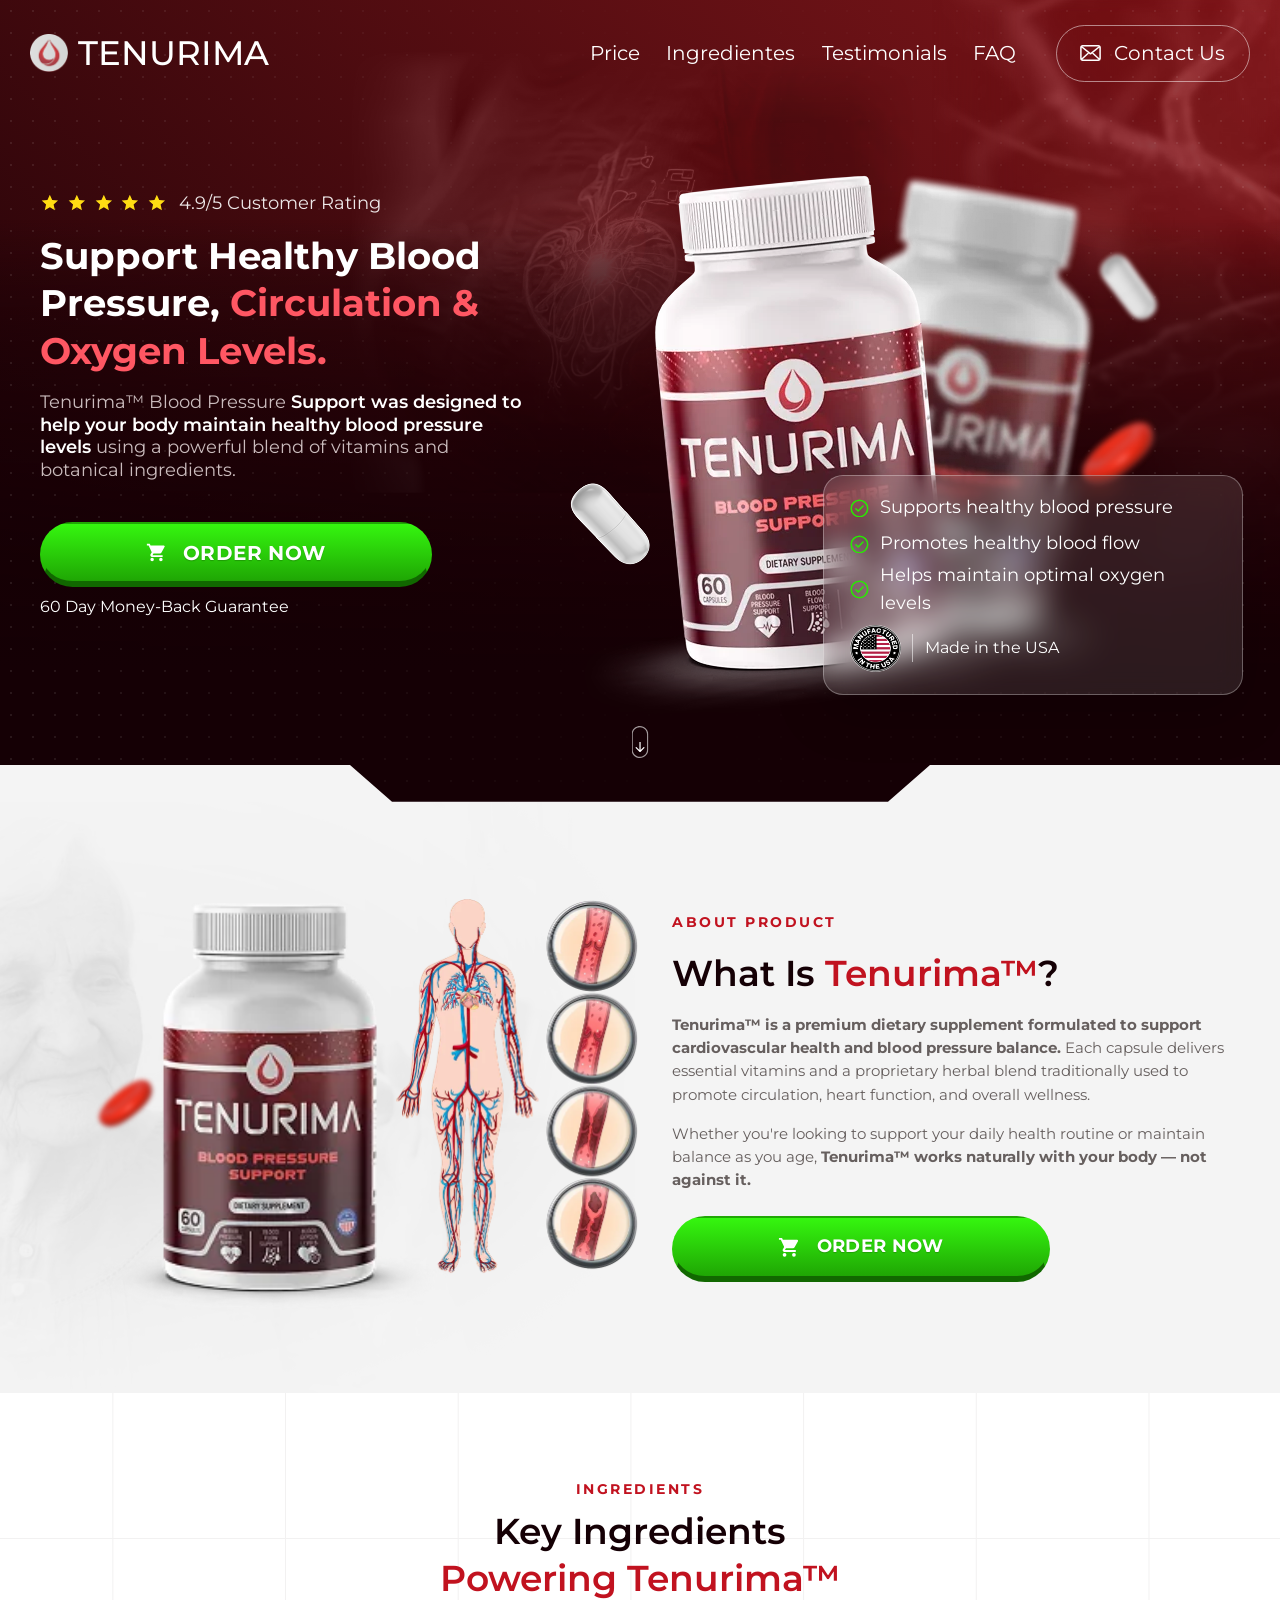
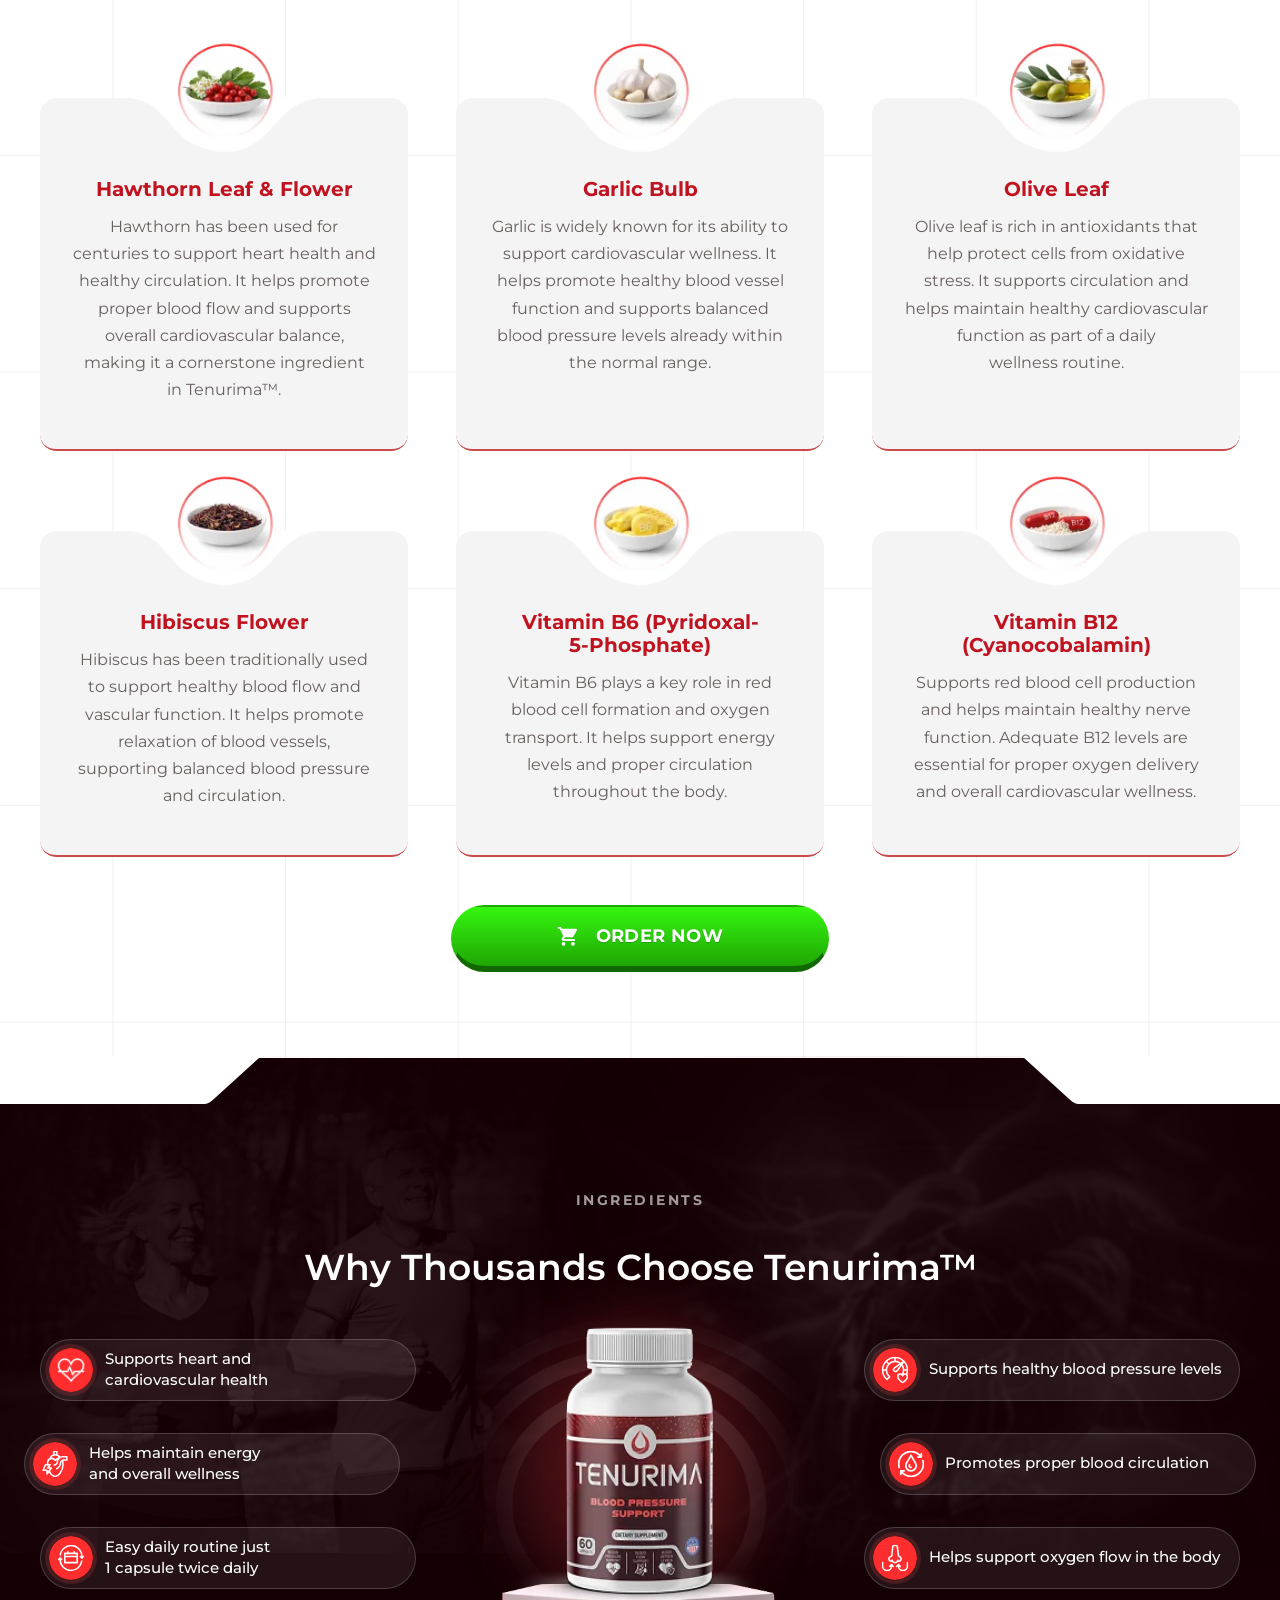
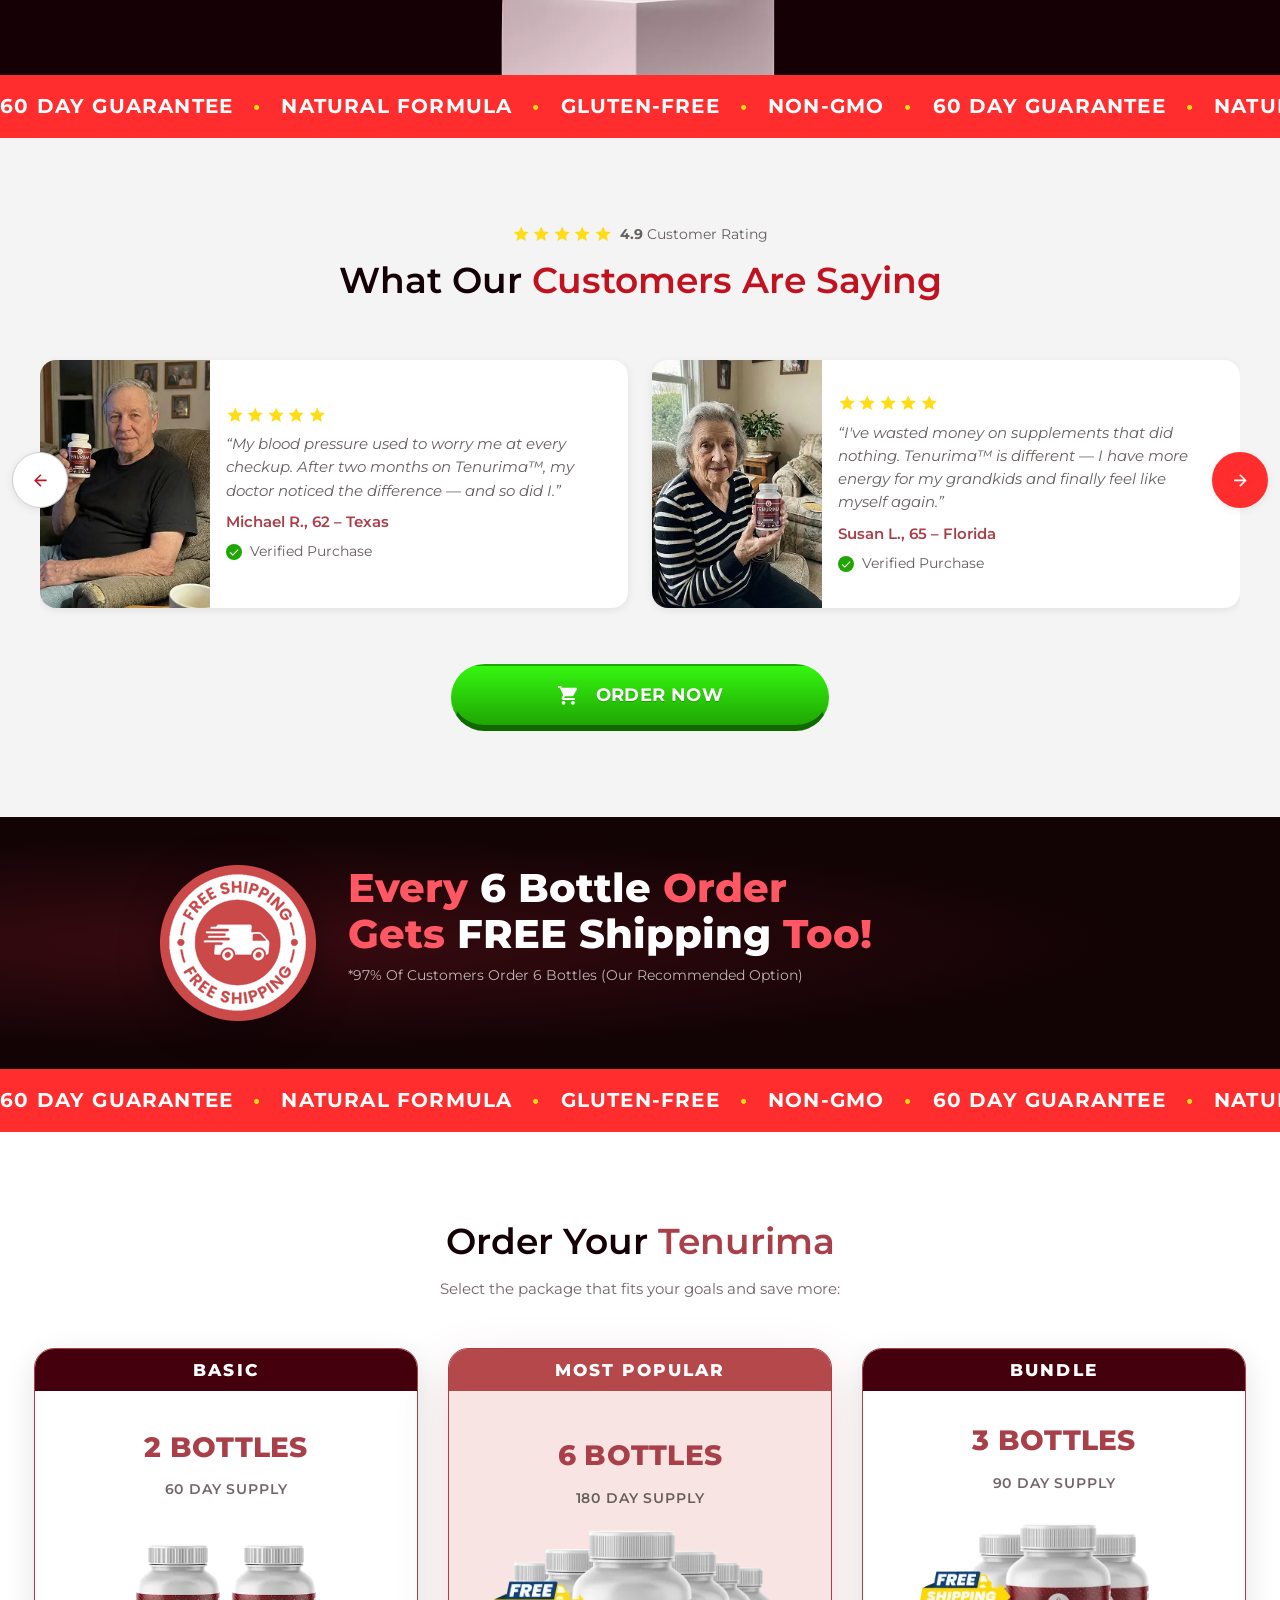
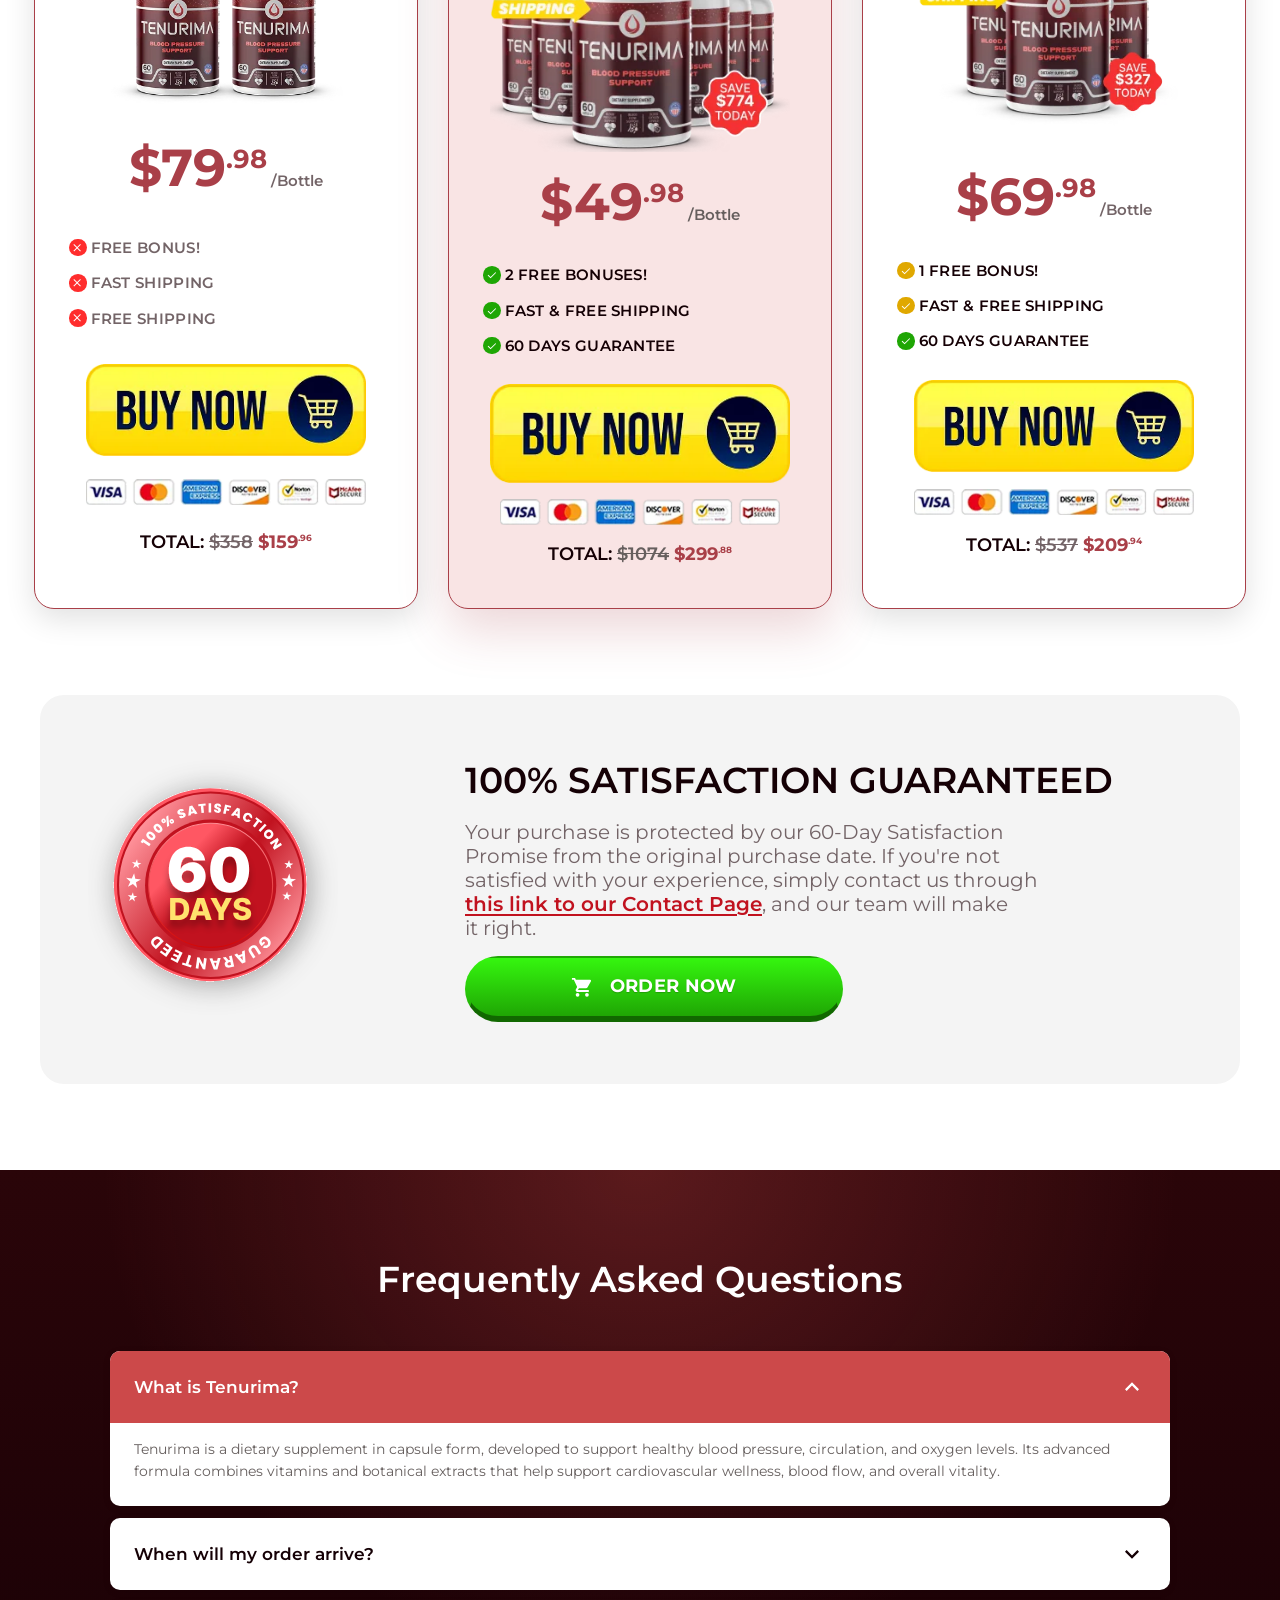
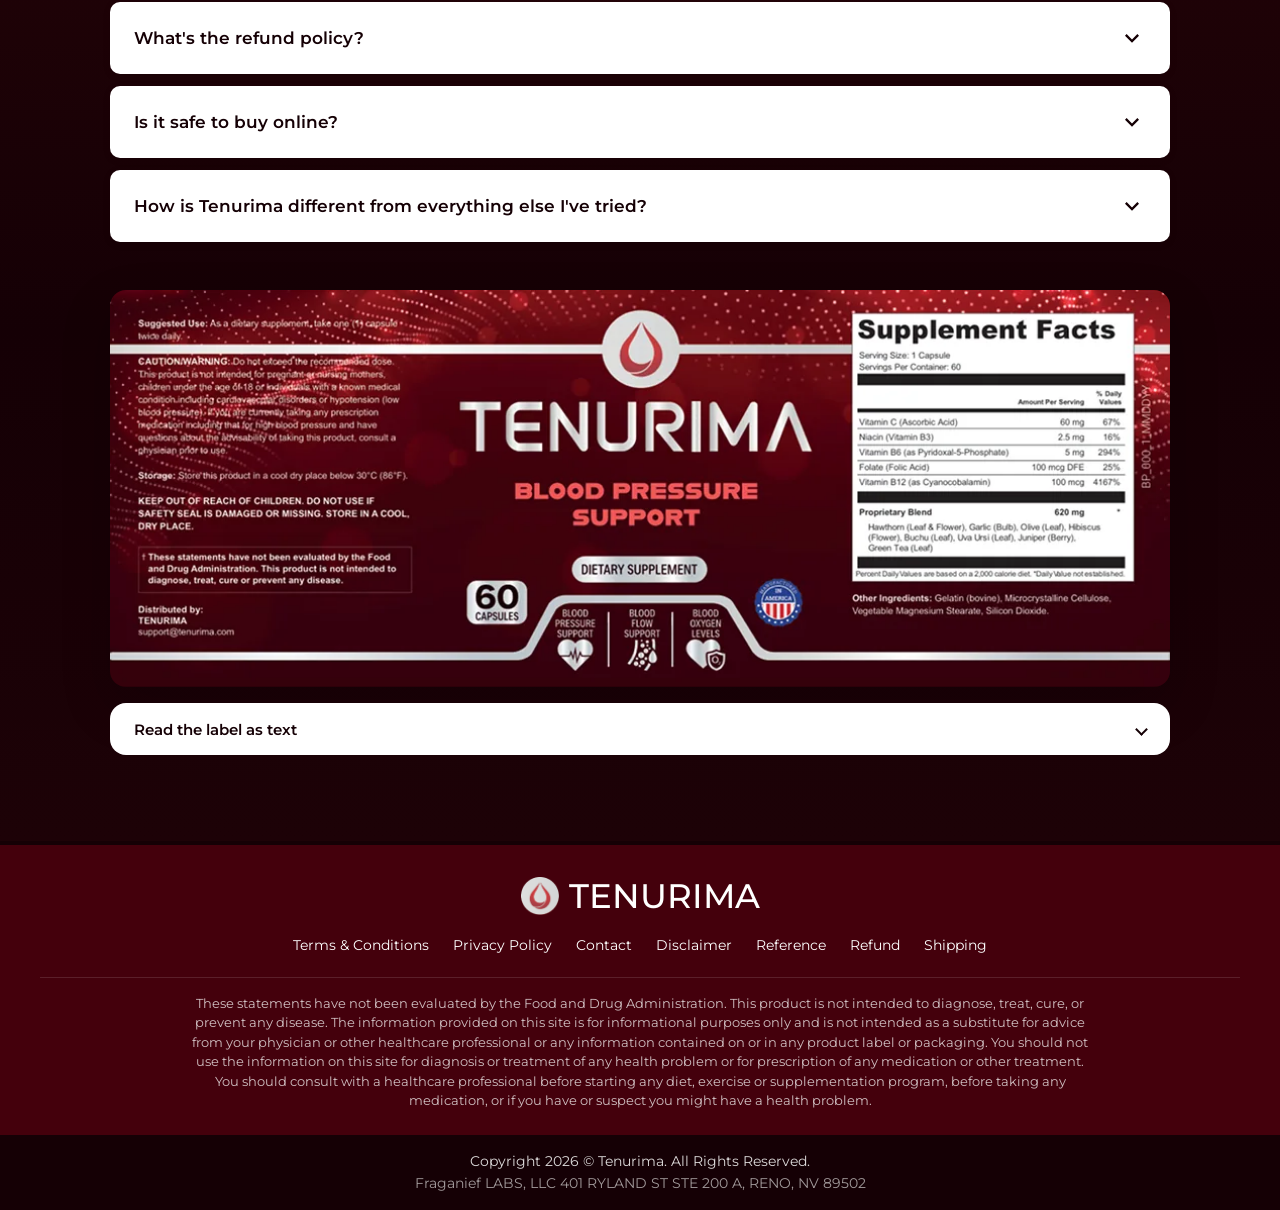
==== commit f6bc8d38: "fix(mobile): Why em lista única até 767px e prévia do próximo depoimento - Why: badges em coluna úni" ====
--- a/index.html
+++ b/index.html
@@ -13,10 +13,10 @@
   <link href="https://fonts.googleapis.com/css2?family=Montserrat:wght@400;500;600;700;800&display=swap" rel="stylesheet">
 
 
-  <link rel="preload" as="image" href="assets/img/hero-bottle.webp?v=38" type="image/webp">
-  <link rel="stylesheet" href="styles.css?v=38">
+  <link rel="preload" as="image" href="assets/img/hero-bottle.webp?v=41" type="image/webp">
+  <link rel="stylesheet" href="styles.css?v=41">
   <script>document.documentElement.classList.replace("no-js", "js");</script>
-  <script src="script.js?v=38" defer></script>
+  <script src="script.js?v=41" defer></script>
 </head>
 <body>
   <!-- Sprite de ícones: cada <symbol> é reutilizado com <use href="#icon-..."> -->
@@ -38,7 +38,7 @@
   <header class="site-header site-header--overlay">
     <div class="container site-header__inner">
       <a class="logo" href="#top" aria-label="Tenurima – back to top">
-        <img class="logo__icon" src="assets/img/logo-mark.png?v=38" width="77" height="77" alt="">
+        <img class="logo__icon" src="assets/img/logo-mark.png?v=41" width="77" height="77" alt="">
         <span class="logo__text">TENURIMA</span>
       </a>
 
@@ -63,16 +63,16 @@
     <section class="hero" id="top" aria-labelledby="hero-title">
       <div class="hero__layers" aria-hidden="true">
         <picture>
-          <source srcset="assets/img/texture-ecg-chest.webp?v=38" type="image/webp">
-          <img class="hero__layer hero__layer--chest" src="assets/img/texture-ecg-chest.png?v=38" width="1734" height="987" alt="">
+          <source srcset="assets/img/texture-ecg-chest.webp?v=41" type="image/webp">
+          <img class="hero__layer hero__layer--chest" src="assets/img/texture-ecg-chest.png?v=41" width="1734" height="987" alt="">
         </picture>
         <picture>
-          <source srcset="assets/img/texture-heart-vessels.webp?v=38" type="image/webp">
-          <img class="hero__layer hero__layer--heart" src="assets/img/texture-heart-vessels.png?v=38" width="2171" height="1566" alt="">
+          <source srcset="assets/img/texture-heart-vessels.webp?v=41" type="image/webp">
+          <img class="hero__layer hero__layer--heart" src="assets/img/texture-heart-vessels.png?v=41" width="2171" height="1566" alt="">
         </picture>
         <picture>
-          <source srcset="assets/img/texture-vessels.webp?v=38" type="image/webp">
-          <img class="hero__layer hero__layer--vessels" src="assets/img/texture-vessels.png?v=38" width="1419" height="1135" alt="">
+          <source srcset="assets/img/texture-vessels.webp?v=41" type="image/webp">
+          <img class="hero__layer hero__layer--vessels" src="assets/img/texture-vessels.png?v=41" width="1419" height="1135" alt="">
         </picture>
       </div>
 
@@ -109,19 +109,19 @@
 
         <div class="hero__media">
           <picture class="hero__bottle-back">
-            <source srcset="assets/img/hero-bottle-back.webp?v=38" type="image/webp">
-            <img src="assets/img/hero-bottle-back.png?v=38" width="628" height="628" alt="">
+            <source srcset="assets/img/hero-bottle-back.webp?v=41" type="image/webp">
+            <img src="assets/img/hero-bottle-back.png?v=41" width="628" height="628" alt="">
           </picture>
 
           <picture class="hero__bottle">
-            <source srcset="assets/img/hero-bottle.webp?v=38" type="image/webp">
-            <img class="hero__image" src="assets/img/hero-bottle.png?v=38" width="650" height="650" fetchpriority="high"
+            <source srcset="assets/img/hero-bottle.webp?v=41" type="image/webp">
+            <img class="hero__image" src="assets/img/hero-bottle.png?v=41" width="650" height="650" fetchpriority="high"
                  alt="Tilted bottle of Tenurima Blood Pressure Support dietary supplement with 60 capsules and a burgundy label">
           </picture>
 
-          <img class="hero__capsule hero__capsule--left" src="assets/img/hero-capsule-1.png?v=38" width="91" height="86" alt="">
-          <img class="hero__capsule hero__capsule--right" src="assets/img/hero-capsule-2.png?v=38" width="89" height="92" alt="">
-          <img class="hero__cell" src="assets/img/about-blood-cell.png?v=38" width="129" height="107" alt="">
+          <img class="hero__capsule hero__capsule--left" src="assets/img/hero-capsule-1.png?v=41" width="91" height="86" alt="">
+          <img class="hero__capsule hero__capsule--right" src="assets/img/hero-capsule-2.png?v=41" width="89" height="92" alt="">
+          <img class="hero__cell" src="assets/img/about-blood-cell.png?v=41" width="129" height="107" alt="">
 
           <div class="hero-card">
             <ul class="check-list">
@@ -130,7 +130,7 @@
               <li><svg class="check-icon" aria-hidden="true"><use href="#icon-check-outline"/></svg>Helps maintain optimal oxygen levels</li>
             </ul>
             <p class="hero-card__badge">
-              <img src="assets/img/badge-made-in-usa.png?v=38" width="100" height="93" alt="">
+              <img src="assets/img/badge-made-in-usa.png?v=41" width="100" height="93" alt="">
               <span>Made in the USA</span>
             </p>
           </div>
@@ -138,7 +138,7 @@
       </div>
 
       <a class="scroll-down" href="#about" aria-label="Scroll down to learn about Tenurima">
-        <img src="assets/img/icon-scroll.svg?v=38" width="21" height="40" alt="">
+        <img src="assets/img/icon-scroll.svg?v=41" width="21" height="40" alt="">
       </a>
     </section>
 
@@ -165,21 +165,21 @@
         </div>
         <div class="about__media">
           <picture class="about__photo">
-            <source srcset="assets/img/about-woman-capsule.webp?v=38" type="image/webp">
-            <img src="assets/img/about-woman-capsule.png?v=38" width="955" height="591" loading="lazy" alt="">
+            <source srcset="assets/img/about-woman-capsule.webp?v=41" type="image/webp">
+            <img src="assets/img/about-woman-capsule.png?v=41" width="955" height="591" loading="lazy" alt="">
           </picture>
 
-          <img class="about__cell" src="assets/img/about-blood-cell.png?v=38" width="129" height="107" loading="lazy" alt="">
+          <img class="about__cell" src="assets/img/about-blood-cell.png?v=41" width="129" height="107" loading="lazy" alt="">
 
           <picture class="about__bottle">
-            <source srcset="assets/img/bottle-basic.webp?v=38" type="image/webp">
-            <img src="assets/img/bottle-basic.png?v=38" width="293" height="287" loading="lazy"
+            <source srcset="assets/img/bottle-basic.webp?v=41" type="image/webp">
+            <img src="assets/img/bottle-basic.png?v=41" width="293" height="287" loading="lazy"
                  alt="Bottle of Tenurima Blood Pressure Support with 60 capsules">
           </picture>
 
           <picture class="about__illustration">
-            <source srcset="assets/img/about-illustration.webp?v=38" type="image/webp">
-            <img src="assets/img/about-illustration.png?v=38" width="523" height="768" loading="lazy"
+            <source srcset="assets/img/about-illustration.webp?v=41" type="image/webp">
+            <img src="assets/img/about-illustration.png?v=41" width="523" height="768" loading="lazy"
                  alt="Illustration of the human circulatory system next to four close-ups of arteries, from clear to narrowed by plaque">
           </picture>
         </div>
@@ -199,48 +199,48 @@
         <ul class="ingredients__grid">
           <li class="ingredient-card">
             <picture class="ingredient-card__media">
-              <source srcset="assets/img/ing-hawthorn.webp?v=38" type="image/webp">
-              <img class="ingredient-card__icon" src="assets/img/ing-hawthorn.png?v=38" width="231" height="120" loading="lazy" alt="White bowl filled with red hawthorn berries, hawthorn flowers and leaves">
+              <source srcset="assets/img/ing-hawthorn.webp?v=41" type="image/webp">
+              <img class="ingredient-card__icon" src="assets/img/ing-hawthorn.png?v=41" width="231" height="120" loading="lazy" alt="White bowl filled with red hawthorn berries, hawthorn flowers and leaves">
             </picture>
             <h3 class="ingredient-card__title">Hawthorn Leaf &amp; Flower</h3>
             <p>Hawthorn has been used for centuries to support heart health and healthy circulation. It helps promote proper blood flow and supports overall cardiovascular balance, making it a cornerstone ingredient in Tenurima™.</p>
           </li>
           <li class="ingredient-card">
             <picture class="ingredient-card__media">
-              <source srcset="assets/img/ing-garlic.webp?v=38" type="image/webp">
-              <img class="ingredient-card__icon" src="assets/img/ing-garlic.png?v=38" width="231" height="120" loading="lazy" alt="Bowl of whole garlic bulbs and peeled garlic cloves">
+              <source srcset="assets/img/ing-garlic.webp?v=41" type="image/webp">
+              <img class="ingredient-card__icon" src="assets/img/ing-garlic.png?v=41" width="231" height="120" loading="lazy" alt="Bowl of whole garlic bulbs and peeled garlic cloves">
             </picture>
             <h3 class="ingredient-card__title">Garlic Bulb</h3>
             <p>Garlic is widely known for its ability to support cardiovascular wellness. It helps promote healthy blood vessel function and supports balanced blood pressure levels already within the normal range.</p>
           </li>
           <li class="ingredient-card">
             <picture class="ingredient-card__media">
-              <source srcset="assets/img/ing-olive-leaf.webp?v=38" type="image/webp">
-              <img class="ingredient-card__icon" src="assets/img/ing-olive-leaf.png?v=38" width="231" height="120" loading="lazy" alt="Bowl with green olives, olive leaves and a small bottle of olive oil">
+              <source srcset="assets/img/ing-olive-leaf.webp?v=41" type="image/webp">
+              <img class="ingredient-card__icon" src="assets/img/ing-olive-leaf.png?v=41" width="231" height="120" loading="lazy" alt="Bowl with green olives, olive leaves and a small bottle of olive oil">
             </picture>
             <h3 class="ingredient-card__title">Olive Leaf</h3>
             <p>Olive leaf is rich in antioxidants that help protect cells from oxidative stress. It supports circulation and helps maintain healthy cardiovascular function as part of a daily wellness routine.</p>
           </li>
           <li class="ingredient-card">
             <picture class="ingredient-card__media">
-              <source srcset="assets/img/ing-hibiscus.webp?v=38" type="image/webp">
-              <img class="ingredient-card__icon" src="assets/img/ing-hibiscus.png?v=38" width="231" height="120" loading="lazy" alt="Bowl of dried hibiscus flower petals">
+              <source srcset="assets/img/ing-hibiscus.webp?v=41" type="image/webp">
+              <img class="ingredient-card__icon" src="assets/img/ing-hibiscus.png?v=41" width="231" height="120" loading="lazy" alt="Bowl of dried hibiscus flower petals">
             </picture>
             <h3 class="ingredient-card__title">Hibiscus Flower</h3>
             <p>Hibiscus has been traditionally used to support healthy blood flow and vascular function. It helps promote relaxation of blood vessels, supporting balanced blood pressure and circulation.</p>
           </li>
           <li class="ingredient-card">
             <picture class="ingredient-card__media">
-              <source srcset="assets/img/ing-vitamin-b6.webp?v=38" type="image/webp">
-              <img class="ingredient-card__icon" src="assets/img/ing-vitamin-b6.png?v=38" width="231" height="120" loading="lazy" alt="Bowl of yellow vitamin B6 tablets">
+              <source srcset="assets/img/ing-vitamin-b6.webp?v=41" type="image/webp">
+              <img class="ingredient-card__icon" src="assets/img/ing-vitamin-b6.png?v=41" width="231" height="120" loading="lazy" alt="Bowl of yellow vitamin B6 tablets">
             </picture>
             <h3 class="ingredient-card__title">Vitamin B6 (Pyridoxal-5-Phosphate)</h3>
             <p>Vitamin B6 plays a key role in red blood cell formation and oxygen transport. It helps support energy levels and proper circulation throughout the body.</p>
           </li>
           <li class="ingredient-card">
             <picture class="ingredient-card__media">
-              <source srcset="assets/img/ing-vitamin-b12.webp?v=38" type="image/webp">
-              <img class="ingredient-card__icon" src="assets/img/ing-vitamin-b12.png?v=38" width="231" height="120" loading="lazy" alt="Bowl with red vitamin B12 capsules and small white granules">
+              <source srcset="assets/img/ing-vitamin-b12.webp?v=41" type="image/webp">
+              <img class="ingredient-card__icon" src="assets/img/ing-vitamin-b12.png?v=41" width="231" height="120" loading="lazy" alt="Bowl with red vitamin B12 capsules and small white granules">
             </picture>
             <h3 class="ingredient-card__title">Vitamin B12 (Cyanocobalamin)</h3>
             <p>Supports red blood cell production and helps maintain healthy nerve function. Adequate B12 levels are essential for proper oxygen delivery and overall cardiovascular wellness.</p>
@@ -260,41 +260,41 @@
     <section class="section section--dark why" id="why" aria-labelledby="why-title">
       <div class="why__divider" aria-hidden="true"></div>
       <picture>
-        <source srcset="assets/img/why-couple-running.webp?v=38" type="image/webp">
-        <img class="why__bg" src="assets/img/why-couple-running.png?v=38" width="989" height="757" loading="lazy"
+        <source srcset="assets/img/why-couple-running.webp?v=41" type="image/webp">
+        <img class="why__bg" src="assets/img/why-couple-running.png?v=41" width="989" height="757" loading="lazy"
              alt="Smiling senior couple jogging together outdoors on a sunny day">
       </picture>
       <picture>
-        <source srcset="assets/img/texture-heart-vessels.webp?v=38" type="image/webp">
-        <img class="why__texture" src="assets/img/texture-heart-vessels.png?v=38" width="2171" height="1566" loading="lazy" alt="">
+        <source srcset="assets/img/texture-heart-vessels.webp?v=41" type="image/webp">
+        <img class="why__texture" src="assets/img/texture-heart-vessels.png?v=41" width="2171" height="1566" loading="lazy" alt="">
       </picture>
       <div class="container why__inner">
-        <p class="eyebrow eyebrow--light">Benefits</p>
+        <p class="eyebrow eyebrow--light">Ingredients</p>
         <h2 class="section-title section-title--light" id="why-title">Why Thousands Choose Tenurima™</h2>
 
         <div class="why__stage">
           <ul class="why__badges why__badges--left">
-            <li class="pill-badge"><img class="pill-badge__icon" src="assets/img/badge-heart.png?v=38" width="40" height="40" loading="lazy" alt="">Supports heart and cardiovascular health</li>
-            <li class="pill-badge"><img class="pill-badge__icon" src="assets/img/badge-energy.svg?v=38" width="40" height="40" loading="lazy" alt="">Helps maintain energy and overall wellness</li>
-            <li class="pill-badge"><img class="pill-badge__icon" src="assets/img/badge-capsule.svg?v=38" width="40" height="40" loading="lazy" alt="">Easy daily routine just 1 capsule twice daily</li>
+            <li class="pill-badge"><img class="pill-badge__icon" src="assets/img/badge-heart.png?v=41" width="40" height="40" loading="lazy" alt="">Supports heart and cardiovascular health</li>
+            <li class="pill-badge"><img class="pill-badge__icon" src="assets/img/badge-energy.svg?v=41" width="40" height="40" loading="lazy" alt="">Helps maintain energy and overall wellness</li>
+            <li class="pill-badge"><img class="pill-badge__icon" src="assets/img/badge-capsule.svg?v=41" width="40" height="40" loading="lazy" alt="">Easy daily routine just 1 capsule twice daily</li>
           </ul>
 
           <div class="why__product">
             <picture class="why__pedestal">
-              <source srcset="assets/img/why-product-pedestal.webp?v=38" type="image/webp">
-              <img src="assets/img/why-product-pedestal.png?v=38" width="608" height="687" loading="lazy"
+              <source srcset="assets/img/why-product-pedestal.webp?v=41" type="image/webp">
+              <img src="assets/img/why-product-pedestal.png?v=41" width="608" height="687" loading="lazy"
                    alt="Bottle of Tenurima Blood Pressure Support standing on a light pink pedestal with a soft red glow behind it">
             </picture>
             <picture class="why__bottle">
-              <source srcset="assets/img/bottle-basic.webp?v=38" type="image/webp">
-              <img src="assets/img/bottle-basic.png?v=38" width="293" height="287" loading="lazy" alt="">
+              <source srcset="assets/img/bottle-basic.webp?v=41" type="image/webp">
+              <img src="assets/img/bottle-basic.png?v=41" width="293" height="287" loading="lazy" alt="">
             </picture>
           </div>
 
           <ul class="why__badges why__badges--right">
-            <li class="pill-badge"><img class="pill-badge__icon" src="assets/img/badge-gauge.svg?v=38" width="40" height="40" loading="lazy" alt="">Supports healthy blood pressure levels</li>
-            <li class="pill-badge"><img class="pill-badge__icon" src="assets/img/badge-circulation.svg?v=38" width="40" height="40" loading="lazy" alt="">Promotes proper blood circulation</li>
-            <li class="pill-badge"><img class="pill-badge__icon" src="assets/img/badge-lungs.svg?v=38" width="40" height="40" loading="lazy" alt="">Helps support oxygen flow in the body</li>
+            <li class="pill-badge"><img class="pill-badge__icon" src="assets/img/badge-gauge.svg?v=41" width="40" height="40" loading="lazy" alt="">Supports healthy blood pressure levels</li>
+            <li class="pill-badge"><img class="pill-badge__icon" src="assets/img/badge-circulation.svg?v=41" width="40" height="40" loading="lazy" alt="">Promotes proper blood circulation</li>
+            <li class="pill-badge"><img class="pill-badge__icon" src="assets/img/badge-lungs.svg?v=41" width="40" height="40" loading="lazy" alt="">Helps support oxygen flow in the body</li>
           </ul>
         </div>
       </div>
@@ -360,7 +360,7 @@
     <!-- 8. FREE SHIPPING BANNER -->
     <section class="shipping-banner" aria-labelledby="shipping-title">
       <div class="container shipping-banner__inner">
-        <img class="shipping-seal" src="assets/img/seal-free-shipping.png?v=38" width="156" height="156" loading="lazy"
+        <img class="shipping-seal" src="assets/img/seal-free-shipping.png?v=41" width="156" height="156" loading="lazy"
              alt="Round seal with a delivery truck reading Free Shipping">
         <div>
           <h2 class="shipping-banner__title" id="shipping-title">
@@ -400,13 +400,13 @@
                 <p class="price-card__supply">60 Day Supply</p>
                 <div class="price-card__pair">
                   <picture>
-                    <source srcset="assets/img/bottle-basic.webp?v=38" type="image/webp">
-                    <img src="assets/img/bottle-basic.png?v=38" width="293" height="287" loading="lazy"
+                    <source srcset="assets/img/bottle-basic.webp?v=41" type="image/webp">
+                    <img src="assets/img/bottle-basic.png?v=41" width="293" height="287" loading="lazy"
                          alt="Two bottles of Tenurima Blood Pressure Support, a 60 day supply">
                   </picture>
                   <picture aria-hidden="true">
-                    <source srcset="assets/img/bottle-basic.webp?v=38" type="image/webp">
-                    <img src="assets/img/bottle-basic.png?v=38" width="293" height="287" loading="lazy" alt="">
+                    <source srcset="assets/img/bottle-basic.webp?v=41" type="image/webp">
+                    <img src="assets/img/bottle-basic.png?v=41" width="293" height="287" loading="lazy" alt="">
                   </picture>
                 </div>
                 <p class="price-card__price"><span class="price-card__amount">$79<span class="price-card__cents">.98</span></span><span class="price-card__unit">/Bottle</span></p>
@@ -417,11 +417,11 @@
                 </ul>
                 <a class="buy-btn" href="checkout.html?package=2-bottles">
                   <picture>
-                    <source srcset="assets/img/btn-buy-now.webp?v=38" type="image/webp">
-                    <img src="assets/img/btn-buy-now.png?v=38" width="314" height="103" loading="lazy" alt="Buy now – 2 bottles of Tenurima for $159.96">
+                    <source srcset="assets/img/btn-buy-now.webp?v=41" type="image/webp">
+                    <img src="assets/img/btn-buy-now.png?v=41" width="314" height="103" loading="lazy" alt="Buy now – 2 bottles of Tenurima for $159.96">
                   </picture>
                 </a>
-                <img class="payment-cards" src="assets/img/payment-cards.png?v=38" width="314" height="29" loading="lazy"
+                <img class="payment-cards" src="assets/img/payment-cards.png?v=41" width="314" height="29" loading="lazy"
                      alt="Accepted payments: Visa, Mastercard, American Express, Discover, Norton Secured and McAfee Secure">
                 <p class="price-card__total">TOTAL: <s>$358</s> <strong>$159<span class="price-card__cents">.96</span></strong></p>
               </div>
@@ -436,8 +436,8 @@
                 <h3 class="price-card__title" id="plan-popular">6 BOTTLES</h3>
                 <p class="price-card__supply">180 Day Supply</p>
                 <picture>
-                  <source srcset="assets/img/pack-6-bottles.webp?v=38" type="image/webp">
-                  <img class="price-card__image" src="assets/img/pack-6-bottles.png?v=38" width="350" height="265" loading="lazy"
+                  <source srcset="assets/img/pack-6-bottles.webp?v=41" type="image/webp">
+                  <img class="price-card__image" src="assets/img/pack-6-bottles.png?v=41" width="350" height="265" loading="lazy"
                        alt="Six bottles of Tenurima, a 180 day supply, with a Free Shipping ribbon and a Save $774 Today badge">
                 </picture>
                 <p class="price-card__price"><span class="price-card__amount">$49<span class="price-card__cents">.98</span></span><span class="price-card__unit">/Bottle</span></p>
@@ -448,11 +448,11 @@
                 </ul>
                 <a class="buy-btn" href="checkout.html?package=6-bottles">
                   <picture>
-                    <source srcset="assets/img/btn-buy-now.webp?v=38" type="image/webp">
-                    <img src="assets/img/btn-buy-now.png?v=38" width="314" height="103" loading="lazy" alt="Buy now – 6 bottles of Tenurima for $299.88">
+                    <source srcset="assets/img/btn-buy-now.webp?v=41" type="image/webp">
+                    <img src="assets/img/btn-buy-now.png?v=41" width="314" height="103" loading="lazy" alt="Buy now – 6 bottles of Tenurima for $299.88">
                   </picture>
                 </a>
-                <img class="payment-cards" src="assets/img/payment-cards.png?v=38" width="314" height="29" loading="lazy"
+                <img class="payment-cards" src="assets/img/payment-cards.png?v=41" width="314" height="29" loading="lazy"
                      alt="Accepted payments: Visa, Mastercard, American Express, Discover, Norton Secured and McAfee Secure">
                 <p class="price-card__total">TOTAL: <s>$1074</s> <strong>$299<span class="price-card__cents">.88</span></strong></p>
               </div>
@@ -467,8 +467,8 @@
                 <h3 class="price-card__title" id="plan-bundle">3 BOTTLES</h3>
                 <p class="price-card__supply">90 Day Supply</p>
                 <picture>
-                  <source srcset="assets/img/pack-3-bottles.webp?v=38" type="image/webp">
-                  <img class="price-card__image" src="assets/img/pack-3-bottles.png?v=38" width="384" height="300" loading="lazy"
+                  <source srcset="assets/img/pack-3-bottles.webp?v=41" type="image/webp">
+                  <img class="price-card__image" src="assets/img/pack-3-bottles.png?v=41" width="384" height="300" loading="lazy"
                        alt="Three bottles of Tenurima, a 90 day supply, with a Free Shipping ribbon and a Save $327 Today badge">
                 </picture>
                 <p class="price-card__price"><span class="price-card__amount">$69<span class="price-card__cents">.98</span></span><span class="price-card__unit">/Bottle</span></p>
@@ -479,11 +479,11 @@
                 </ul>
                 <a class="buy-btn" href="checkout.html?package=3-bottles">
                   <picture>
-                    <source srcset="assets/img/btn-buy-now.webp?v=38" type="image/webp">
-                    <img src="assets/img/btn-buy-now.png?v=38" width="314" height="103" loading="lazy" alt="Buy now – 3 bottles of Tenurima for $209.94">
+                    <source srcset="assets/img/btn-buy-now.webp?v=41" type="image/webp">
+                    <img src="assets/img/btn-buy-now.png?v=41" width="314" height="103" loading="lazy" alt="Buy now – 3 bottles of Tenurima for $209.94">
                   </picture>
                 </a>
-                <img class="payment-cards" src="assets/img/payment-cards.png?v=38" width="314" height="29" loading="lazy"
+                <img class="payment-cards" src="assets/img/payment-cards.png?v=41" width="314" height="29" loading="lazy"
                      alt="Accepted payments: Visa, Mastercard, American Express, Discover, Norton Secured and McAfee Secure">
                 <p class="price-card__total">TOTAL: <s>$537</s> <strong>$209<span class="price-card__cents">.94</span></strong></p>
               </div>
@@ -497,7 +497,7 @@
     <section class="section guarantee" id="guarantee" aria-labelledby="guarantee-title">
       <div class="container">
         <div class="guarantee__card">
-          <img class="guarantee__seal" src="assets/img/seal-guarantee.svg?v=38" width="387" height="453" loading="lazy"
+          <img class="guarantee__seal" src="assets/img/seal-guarantee.svg?v=41" width="387" height="453" loading="lazy"
                alt="Red seal reading 100% Satisfaction Guaranteed, 60 Days">
 
           <div class="guarantee__content">
@@ -598,8 +598,8 @@
         <figure class="label">
           <a class="label__zoom" href="assets/img/label-supplement-facts.png" target="_blank" rel="noopener">
             <picture>
-              <source srcset="assets/img/label-supplement-facts.webp?v=38" type="image/webp">
-              <img class="label__image" src="assets/img/label-supplement-facts.png?v=38" width="1050" height="393" loading="lazy"
+              <source srcset="assets/img/label-supplement-facts.webp?v=41" type="image/webp">
+              <img class="label__image" src="assets/img/label-supplement-facts.png?v=41" width="1050" height="393" loading="lazy"
                    alt="Full Tenurima product label with suggested use, warnings, storage instructions, the Supplement Facts panel and other ingredients">
             </picture>
             <span class="visually-hidden">(opens the full-size label in a new tab)</span>
@@ -654,7 +654,7 @@
   <footer class="site-footer">
     <div class="container">
       <a class="logo logo--footer" href="#top" aria-label="Tenurima – back to top">
-        <img class="logo__icon" src="assets/img/logo-mark.png?v=38" width="77" height="77" alt="">
+        <img class="logo__icon" src="assets/img/logo-mark.png?v=41" width="77" height="77" alt="">
         <span class="logo__text">TENURIMA</span>
       </a>
 
--- a/styles.css
+++ b/styles.css
@@ -1383,11 +1383,18 @@
 }
 
 /* Foto (em tons de cinza, ao fundo) + composição pronta sobreposta na base */
+/* Coluna única: a composição é a mesma do desktop reduzida (no Mobile.png,
+   0.487x): foto, pote, ilustração e glóbulo medidos no export de 360px por
+   correlação (pote 232px em x 11, ilustração 129px em x 184). Ocupa a largura
+   inteira da seção, não só a coluna de texto: a foto começa fora da tela, à
+   esquerda, e se dissolve para a direita. --ak é 1px do frame de 360px;
+   escala com a tela até 768px e fica fixo (centralizado) até 1023px. */
 .about__media {
+  --ak: min(100vw / 360, 2.1333px);
+
   position: relative;
-  width: 100%;
-  max-width: 580px;
-  margin-inline: auto;
+  height: calc(269 * var(--ak));
+  margin-inline: calc(var(--gutter) * -1);
 }
 
 /* Foto de apoio (2148492240 1.png), valores do Figma: 960 x 640 em top -6 /
@@ -1398,9 +1405,9 @@
    ancestrais, para o luminosity enxergar o cinza da seção. */
 .about__photo {
   position: absolute;
-  top: 1%;
-  left: -14.6%;
-  width: 116.6%;
+  top: calc(10 * var(--ak));
+  left: calc(50% + (-163 - 180) * var(--ak));
+  width: calc(467.5 * var(--ak));
   aspect-ratio: 960 / 640;
   pointer-events: none;
   opacity: .6;
@@ -1418,42 +1425,48 @@
   object-fit: cover;
 }
 
-/* Glóbulo vermelho decorativo */
+/* No Mobile.png a foto tem bem mais presença que no desktop (contraste ~3x
+   no rosto): mesma máscara, mas em intensidade total (sem os .4 do grupo) e
+   opacidade .7, calibrada pelo contraste do export (20 contra 20.2) */
+@media (max-width: 1023px) {
+  .about__photo {
+    opacity: .7;
+    mask-image: url("assets/img/about-photo-mask-full.png");
+  }
+}
+
+/* Glóbulo vermelho decorativo (32px em x 56 / y 542 do Mobile.png) */
 .about__cell {
   position: absolute;
-  top: 38%;
-  left: 4%;
+  top: calc(147 * var(--ak));
+  left: calc(50% + (56 - 180) * var(--ak));
   z-index: 2;
-  width: 13%;
+  width: calc(32 * var(--ak));
   filter: blur(1px);
-}
-
-.about__media {
-  display: grid;
-  grid-template-columns: 1.25fr .75fr;
-  gap: 0;
-  align-items: center;
 }
 
 .about__bottle,
 .about__illustration {
-  position: relative;
+  position: absolute;
   z-index: 1;
 }
 
+/* Mockup-Tenurima-1 (1).png: o pote do About no export (não é o do hero) */
 .about__bottle {
-  margin-right: -18%;
-  transform: scale(1.18);
-  transform-origin: center left;
-}
-
-/* Mockup-Tenurima-1 (1).png: o pote do About no export (não é o do hero) */
+  top: calc(42 * var(--ak));
+  left: calc(50% + (11 - 180) * var(--ak));
+  width: calc(232 * var(--ak));
+}
+
 .about__bottle img {
   width: 100%;
 }
 
+/* Corpo com o sistema circulatório + coluna dos 4 círculos de vasos */
 .about__illustration {
-  padding-block: 4%;
+  top: calc(59 * var(--ak));
+  left: calc(50% + (184 - 180) * var(--ak));
+  width: calc(129 * var(--ak));
 }
 
 .about__illustration img {
@@ -1475,6 +1488,7 @@
 
     display: block;
     height: calc(591 * var(--as) - 2 * var(--section-y));
+    margin-inline: 0;
   }
 
   .about__photo,
@@ -1909,16 +1923,16 @@
   display: none;
 }
 
-/* Tablet (600-1023px): as duas listas lado a lado (esquerda | direita,
-   como no desktop) com o produto embaixo, em vez de cada lista virar um
-   grid de 2 colunas (que deixava 2 + 1 badges em cada uma) */
-@media (min-width: 600px) {
+/* Até 767px: os seis badges numa lista única e o produto depois dela,
+   como no Mobile.png. Tablet (768-1023px): as duas listas lado a lado
+   (esquerda | direita, como no desktop) com o produto embaixo. */
+@media (min-width: 768px) {
   .pill-badge {
     width: 100%;
   }
 }
 
-@media (min-width: 600px) and (max-width: 1023px) {
+@media (min-width: 768px) and (max-width: 1023px) {
   .why__stage {
     grid-template-columns: 1fr 1fr;
   }
@@ -2112,22 +2126,51 @@
   position: relative;
 }
 
+/* Abaixo de 768px (como no Mobile.png): o card ativo ocupa a coluna e o
+   seguinte aparece na borda direita da tela, 20px depois. O viewport vai
+   até a borda direita da tela; o passo do slide é a largura da coluna +
+   o espaço entre os cards. */
+@media (max-width: 767px) {
+  .carousel {
+    --peek-gap: 20px;
+  }
+
+  .carousel__viewport {
+    margin-right: calc(var(--gutter) * -1);
+  }
+}
+
 .carousel__viewport {
   padding-block: var(--space-2) var(--space-5);
   overflow: hidden;
 }
 
 .carousel__track {
+  --slide-step: calc(100% / var(--per-view));
+
   display: flex;
   margin-inline: calc(var(--slide-gap) * -1);
+  transform: translateX(calc(var(--index, 0) * var(--slide-step) * -1));
   transition: transform .5s var(--ease-out);
   touch-action: pan-y;
 }
 
 .carousel__slide {
-  flex: 0 0 calc(100% / var(--per-view));
+  flex: 0 0 var(--slide-step);
   min-width: 0;
   padding-inline: var(--slide-gap);
+}
+
+@media (max-width: 767px) {
+  .carousel__track {
+    --slide-step: calc(100% - var(--gutter) + var(--peek-gap));
+
+    margin-inline: 0;
+  }
+
+  .carousel__slide {
+    padding-inline: 0 var(--peek-gap);
+  }
 }
 
 /* Mobile: foto em cima, texto embaixo (como no Figma). A partir de 600px
@@ -2276,7 +2319,7 @@
 .carousel__arrow[data-carousel-prev] {
   color: var(--red-primary);
   background: var(--white);
-  border-color: var(--white);
+  border: 1px solid var(--gray-200);
 }
 
 .carousel__arrow:hover:not(:disabled) {
@@ -2286,8 +2329,11 @@
 }
 
 .carousel__arrow:disabled {
+  cursor: not-allowed;
+}
+
+.carousel__arrow[data-carousel-next]:disabled {
   color: var(--gray-500);
-  cursor: not-allowed;
   background: var(--white);
   border-color: var(--gray-200);
 }
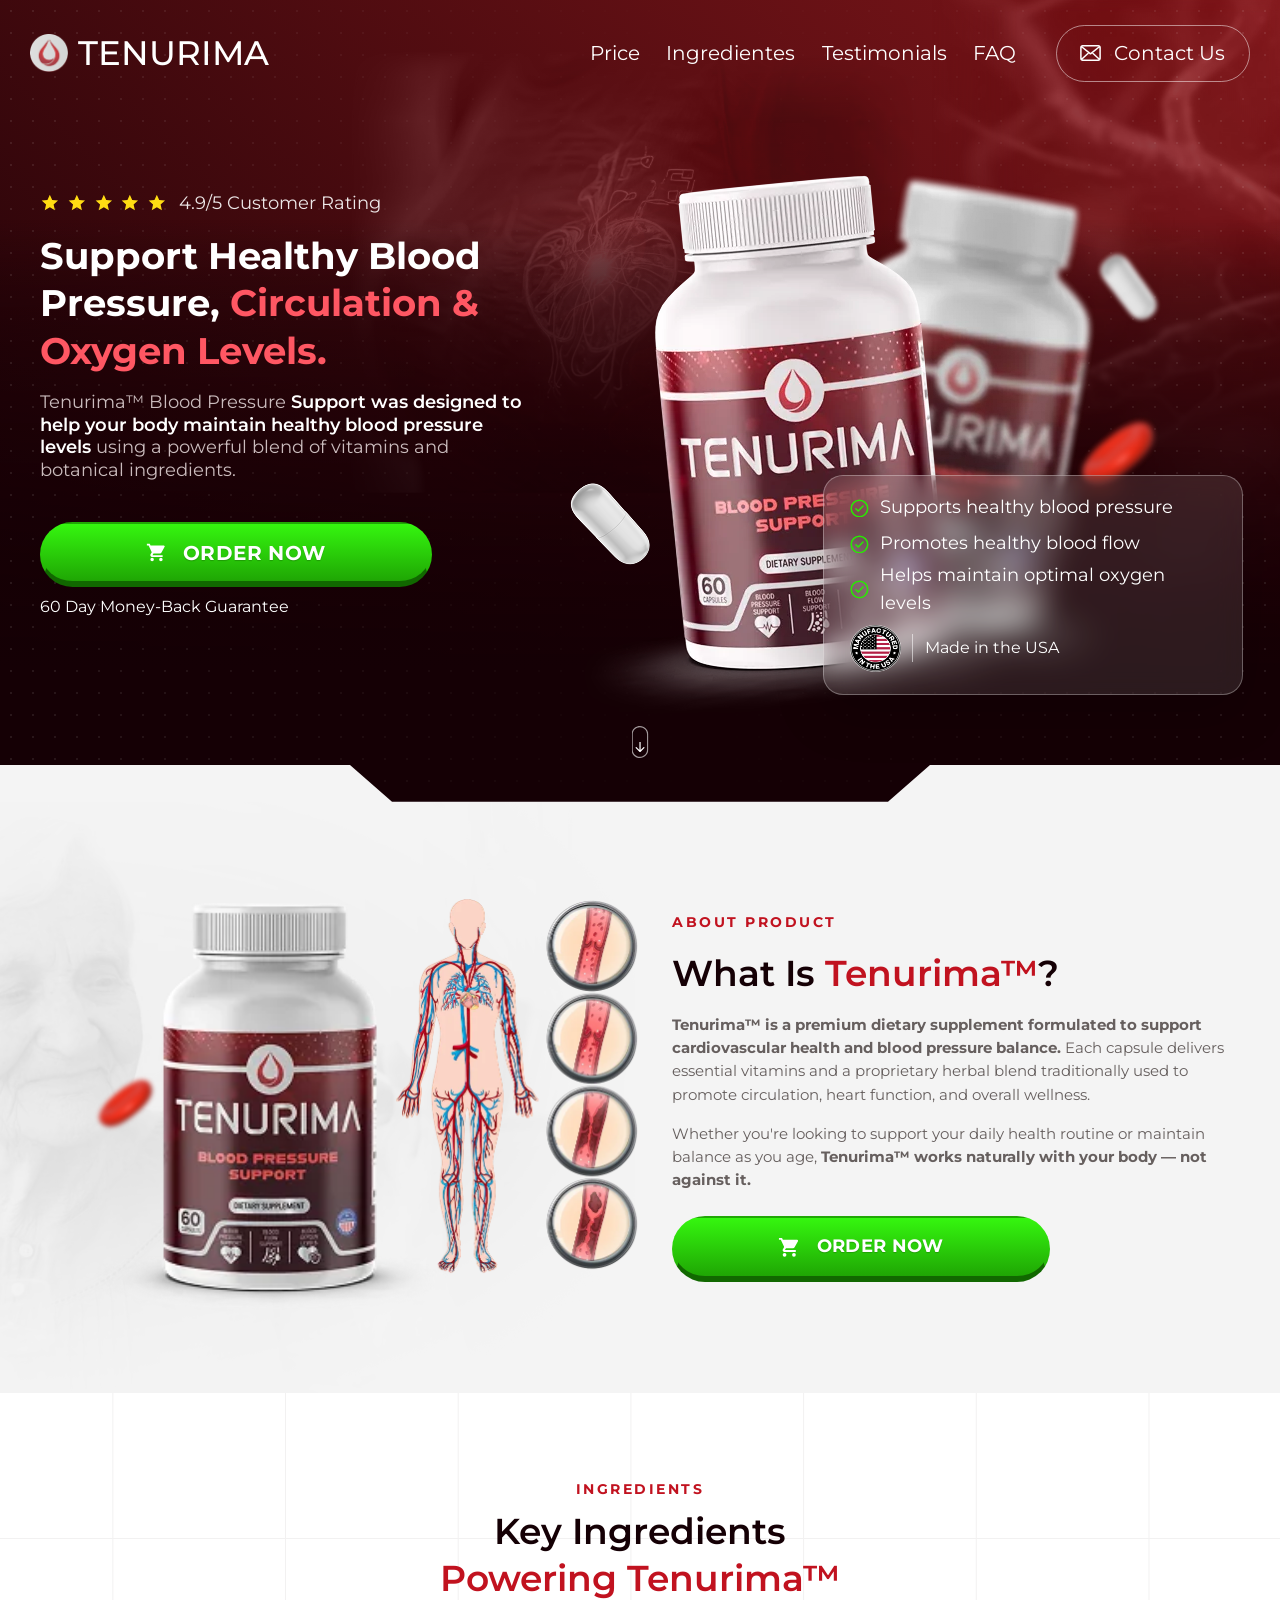
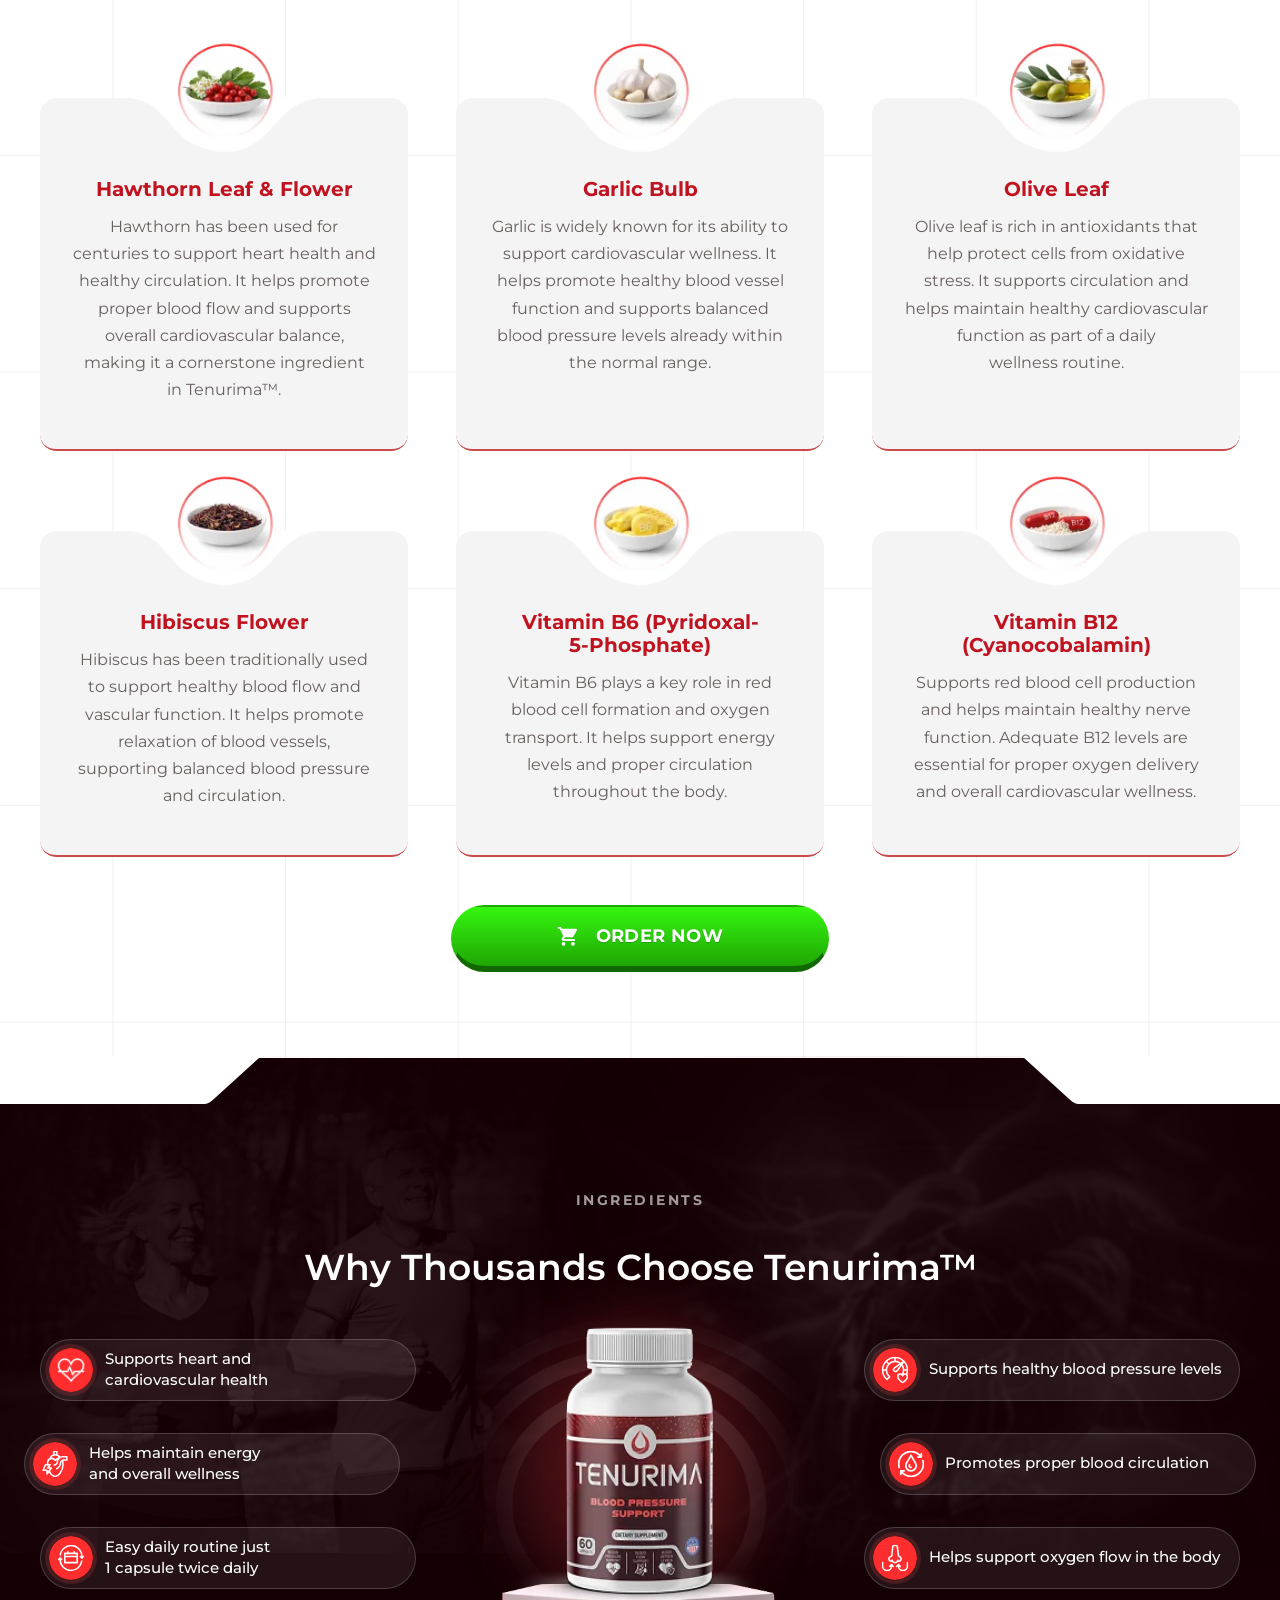
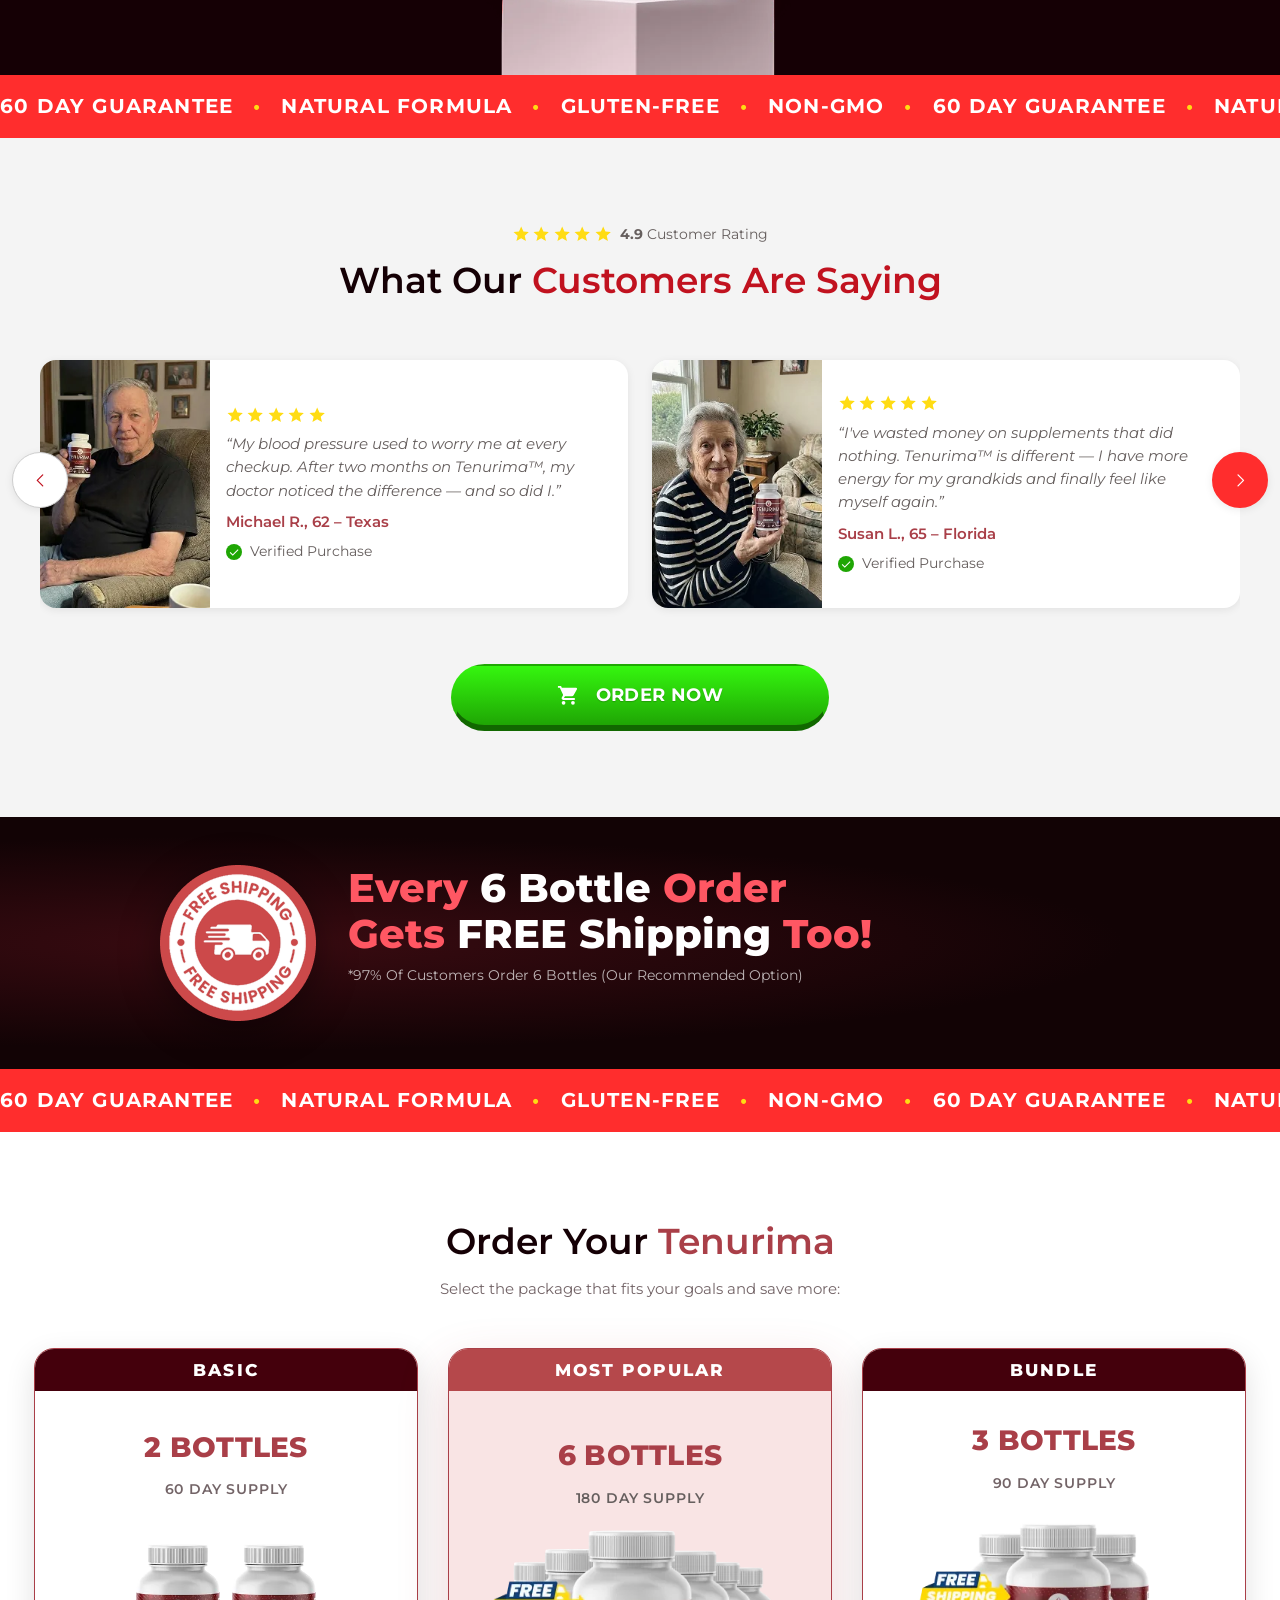
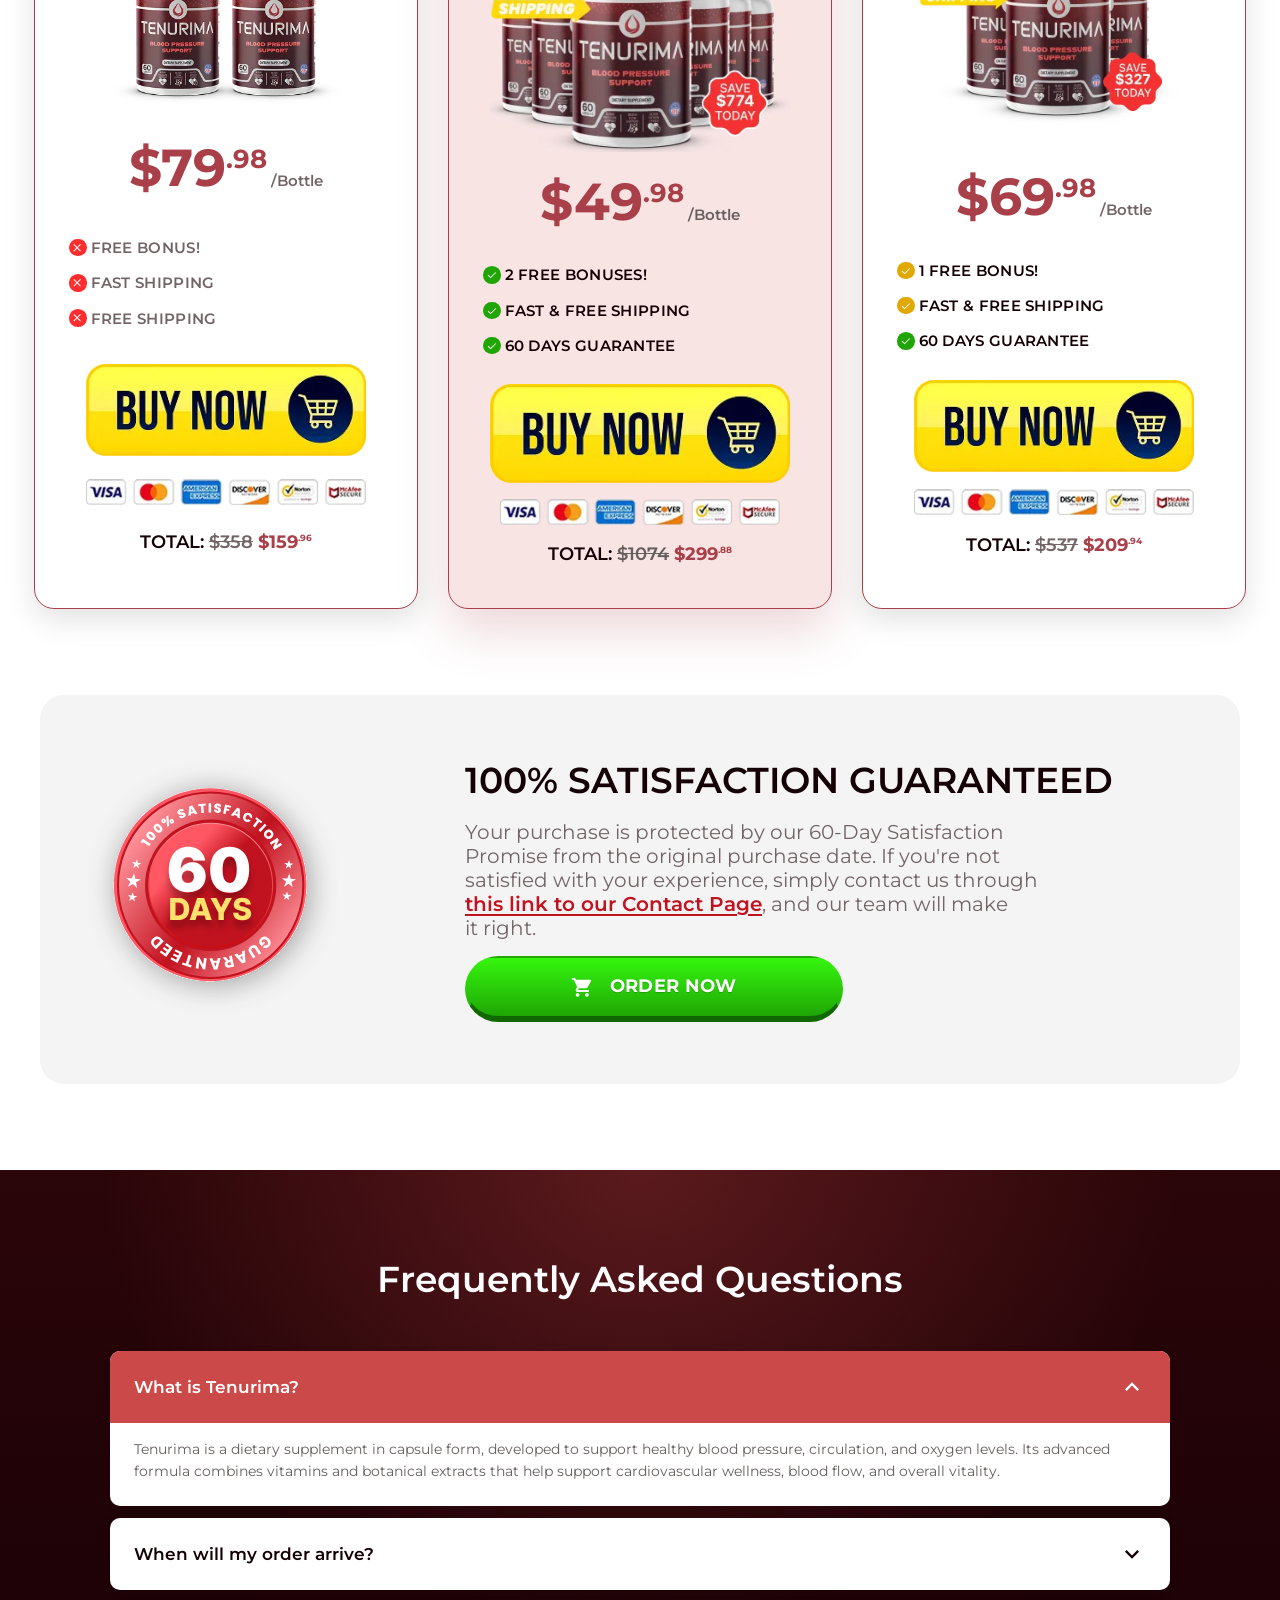
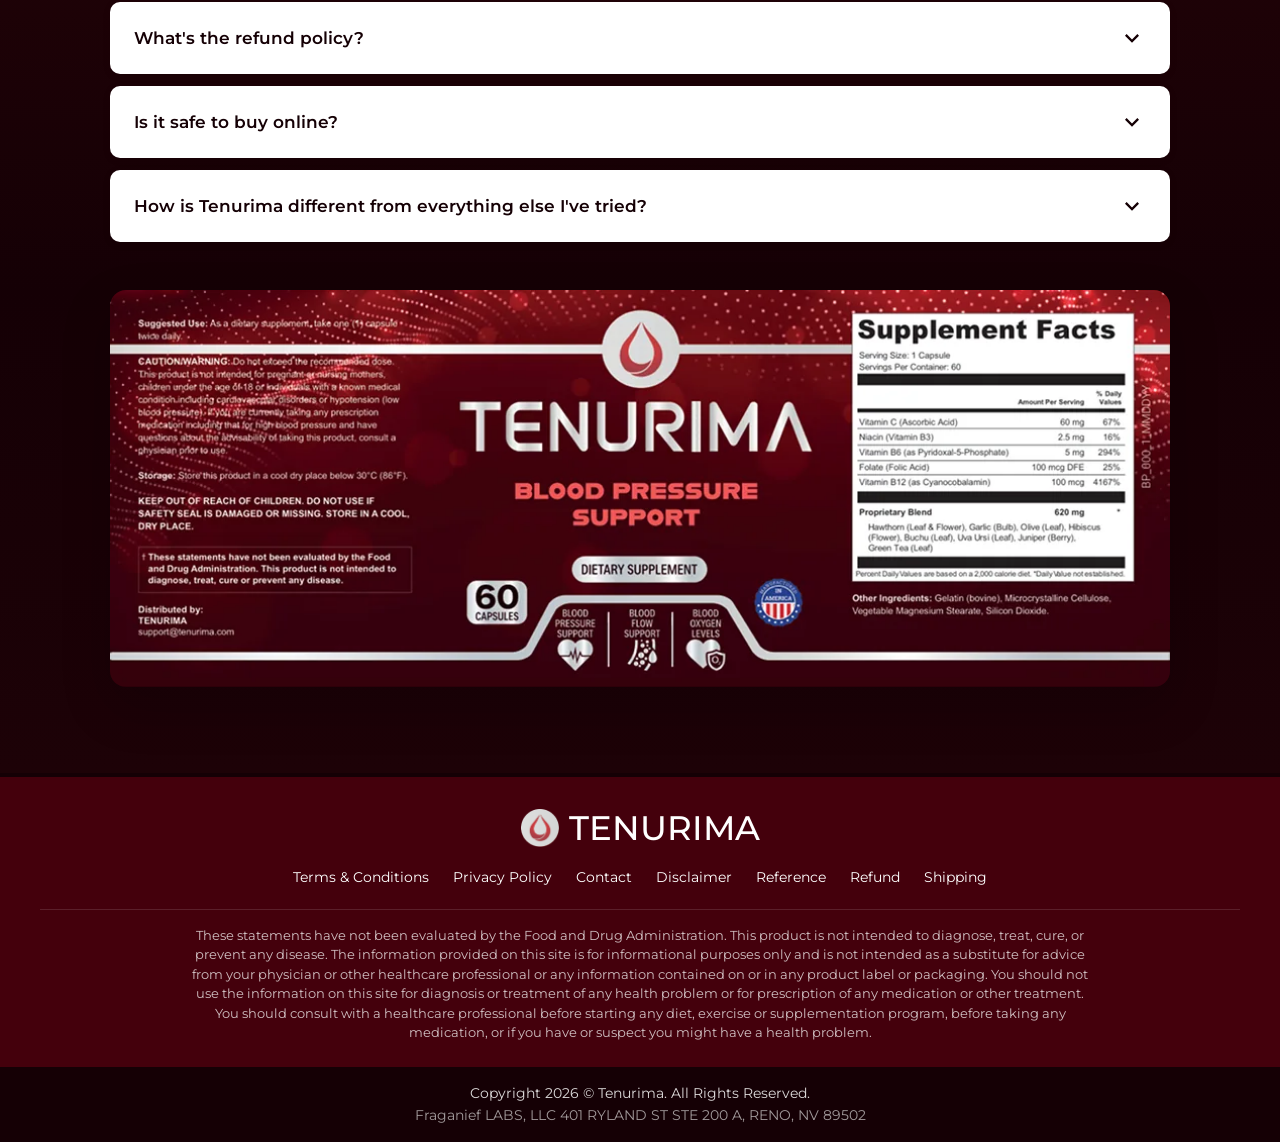
==== commit 784c45ba: "fix(testimonials, faq): setas fixas no hover, 40px no mobile, sem bolinhas; remove transcrição do ró" ====
--- a/index.html
+++ b/index.html
@@ -13,10 +13,10 @@
   <link href="https://fonts.googleapis.com/css2?family=Montserrat:wght@400;500;600;700;800&display=swap" rel="stylesheet">
 
 
-  <link rel="preload" as="image" href="assets/img/hero-bottle.webp?v=41" type="image/webp">
-  <link rel="stylesheet" href="styles.css?v=41">
+  <link rel="preload" as="image" href="assets/img/hero-bottle.webp?v=45" type="image/webp">
+  <link rel="stylesheet" href="styles.css?v=45">
   <script>document.documentElement.classList.replace("no-js", "js");</script>
-  <script src="script.js?v=41" defer></script>
+  <script src="script.js?v=45" defer></script>
 </head>
 <body>
   <!-- Sprite de ícones: cada <symbol> é reutilizado com <use href="#icon-..."> -->
@@ -28,8 +28,8 @@
     <symbol id="icon-mail" viewBox="0 0 22 17"><path fill="none" stroke="currentColor" stroke-width="1.6" stroke-linecap="round" stroke-linejoin="round" d="M2.6.8h16.8a1.8 1.8 0 0 1 1.8 1.8v11.8a1.8 1.8 0 0 1-1.8 1.8H2.6a1.8 1.8 0 0 1-1.8-1.8V2.6A1.8 1.8 0 0 1 2.6.8ZM1.3 1.6 11 9.4l9.7-7.8M1.3 15.4 8.3 9M20.7 15.4 13.7 9"/></symbol>
     <symbol id="icon-check-outline" viewBox="0 0 20 20"><g fill="none" stroke="currentColor" stroke-width="1.6" stroke-linecap="round" stroke-linejoin="round"><circle cx="10" cy="10" r="8.7"/><path d="m6.2 10.3 2.5 2.5 5.1-5.3"/></g></symbol>
     <symbol id="icon-chevron" viewBox="0 0 24 24"><path d="M7.4 8.6 12 13.2l4.6-4.6L18 10l-6 6-6-6z"/></symbol>
-    <symbol id="icon-arrow-left" viewBox="0 0 24 24"><path d="M20 11H7.8l5.6-5.6L12 4l-8 8 8 8 1.4-1.4L7.8 13H20z"/></symbol>
-    <symbol id="icon-arrow-right" viewBox="0 0 24 24"><path d="M4 11h12.2l-5.6-5.6L12 4l8 8-8 8-1.4-1.4 5.6-5.6H4z"/></symbol>
+    <symbol id="icon-arrow-left" viewBox="0 0 24 24"><path d="M15 5l-7 7 7 7" fill="none" stroke="currentColor" stroke-width="1.6" stroke-linecap="round" stroke-linejoin="round"/></symbol>
+    <symbol id="icon-arrow-right" viewBox="0 0 24 24"><path d="M9 5l7 7-7 7" fill="none" stroke="currentColor" stroke-width="1.6" stroke-linecap="round" stroke-linejoin="round"/></symbol>
   </svg>
 
   <a class="skip-link" href="#main">Skip to main content</a>
@@ -38,7 +38,7 @@
   <header class="site-header site-header--overlay">
     <div class="container site-header__inner">
       <a class="logo" href="#top" aria-label="Tenurima – back to top">
-        <img class="logo__icon" src="assets/img/logo-mark.png?v=41" width="77" height="77" alt="">
+        <img class="logo__icon" src="assets/img/logo-mark.png?v=45" width="77" height="77" alt="">
         <span class="logo__text">TENURIMA</span>
       </a>
 
@@ -63,16 +63,16 @@
     <section class="hero" id="top" aria-labelledby="hero-title">
       <div class="hero__layers" aria-hidden="true">
         <picture>
-          <source srcset="assets/img/texture-ecg-chest.webp?v=41" type="image/webp">
-          <img class="hero__layer hero__layer--chest" src="assets/img/texture-ecg-chest.png?v=41" width="1734" height="987" alt="">
+          <source srcset="assets/img/texture-ecg-chest.webp?v=45" type="image/webp">
+          <img class="hero__layer hero__layer--chest" src="assets/img/texture-ecg-chest.png?v=45" width="1734" height="987" alt="">
         </picture>
         <picture>
-          <source srcset="assets/img/texture-heart-vessels.webp?v=41" type="image/webp">
-          <img class="hero__layer hero__layer--heart" src="assets/img/texture-heart-vessels.png?v=41" width="2171" height="1566" alt="">
+          <source srcset="assets/img/texture-heart-vessels.webp?v=45" type="image/webp">
+          <img class="hero__layer hero__layer--heart" src="assets/img/texture-heart-vessels.png?v=45" width="2171" height="1566" alt="">
         </picture>
         <picture>
-          <source srcset="assets/img/texture-vessels.webp?v=41" type="image/webp">
-          <img class="hero__layer hero__layer--vessels" src="assets/img/texture-vessels.png?v=41" width="1419" height="1135" alt="">
+          <source srcset="assets/img/texture-vessels.webp?v=45" type="image/webp">
+          <img class="hero__layer hero__layer--vessels" src="assets/img/texture-vessels.png?v=45" width="1419" height="1135" alt="">
         </picture>
       </div>
 
@@ -109,19 +109,19 @@
 
         <div class="hero__media">
           <picture class="hero__bottle-back">
-            <source srcset="assets/img/hero-bottle-back.webp?v=41" type="image/webp">
-            <img src="assets/img/hero-bottle-back.png?v=41" width="628" height="628" alt="">
+            <source srcset="assets/img/hero-bottle-back.webp?v=45" type="image/webp">
+            <img src="assets/img/hero-bottle-back.png?v=45" width="628" height="628" alt="">
           </picture>
 
           <picture class="hero__bottle">
-            <source srcset="assets/img/hero-bottle.webp?v=41" type="image/webp">
-            <img class="hero__image" src="assets/img/hero-bottle.png?v=41" width="650" height="650" fetchpriority="high"
+            <source srcset="assets/img/hero-bottle.webp?v=45" type="image/webp">
+            <img class="hero__image" src="assets/img/hero-bottle.png?v=45" width="650" height="650" fetchpriority="high"
                  alt="Tilted bottle of Tenurima Blood Pressure Support dietary supplement with 60 capsules and a burgundy label">
           </picture>
 
-          <img class="hero__capsule hero__capsule--left" src="assets/img/hero-capsule-1.png?v=41" width="91" height="86" alt="">
-          <img class="hero__capsule hero__capsule--right" src="assets/img/hero-capsule-2.png?v=41" width="89" height="92" alt="">
-          <img class="hero__cell" src="assets/img/about-blood-cell.png?v=41" width="129" height="107" alt="">
+          <img class="hero__capsule hero__capsule--left" src="assets/img/hero-capsule-1.png?v=45" width="91" height="86" alt="">
+          <img class="hero__capsule hero__capsule--right" src="assets/img/hero-capsule-2.png?v=45" width="89" height="92" alt="">
+          <img class="hero__cell" src="assets/img/about-blood-cell.png?v=45" width="129" height="107" alt="">
 
           <div class="hero-card">
             <ul class="check-list">
@@ -130,7 +130,7 @@
               <li><svg class="check-icon" aria-hidden="true"><use href="#icon-check-outline"/></svg>Helps maintain optimal oxygen levels</li>
             </ul>
             <p class="hero-card__badge">
-              <img src="assets/img/badge-made-in-usa.png?v=41" width="100" height="93" alt="">
+              <img src="assets/img/badge-made-in-usa.png?v=45" width="100" height="93" alt="">
               <span>Made in the USA</span>
             </p>
           </div>
@@ -138,7 +138,7 @@
       </div>
 
       <a class="scroll-down" href="#about" aria-label="Scroll down to learn about Tenurima">
-        <img src="assets/img/icon-scroll.svg?v=41" width="21" height="40" alt="">
+        <img src="assets/img/icon-scroll.svg?v=45" width="21" height="40" alt="">
       </a>
     </section>
 
@@ -165,21 +165,21 @@
         </div>
         <div class="about__media">
           <picture class="about__photo">
-            <source srcset="assets/img/about-woman-capsule.webp?v=41" type="image/webp">
-            <img src="assets/img/about-woman-capsule.png?v=41" width="955" height="591" loading="lazy" alt="">
+            <source srcset="assets/img/about-woman-capsule.webp?v=45" type="image/webp">
+            <img src="assets/img/about-woman-capsule.png?v=45" width="955" height="591" loading="lazy" alt="">
           </picture>
 
-          <img class="about__cell" src="assets/img/about-blood-cell.png?v=41" width="129" height="107" loading="lazy" alt="">
+          <img class="about__cell" src="assets/img/about-blood-cell.png?v=45" width="129" height="107" loading="lazy" alt="">
 
           <picture class="about__bottle">
-            <source srcset="assets/img/bottle-basic.webp?v=41" type="image/webp">
-            <img src="assets/img/bottle-basic.png?v=41" width="293" height="287" loading="lazy"
+            <source srcset="assets/img/bottle-basic.webp?v=45" type="image/webp">
+            <img src="assets/img/bottle-basic.png?v=45" width="293" height="287" loading="lazy"
                  alt="Bottle of Tenurima Blood Pressure Support with 60 capsules">
           </picture>
 
           <picture class="about__illustration">
-            <source srcset="assets/img/about-illustration.webp?v=41" type="image/webp">
-            <img src="assets/img/about-illustration.png?v=41" width="523" height="768" loading="lazy"
+            <source srcset="assets/img/about-illustration.webp?v=45" type="image/webp">
+            <img src="assets/img/about-illustration.png?v=45" width="523" height="768" loading="lazy"
                  alt="Illustration of the human circulatory system next to four close-ups of arteries, from clear to narrowed by plaque">
           </picture>
         </div>
@@ -199,48 +199,48 @@
         <ul class="ingredients__grid">
           <li class="ingredient-card">
             <picture class="ingredient-card__media">
-              <source srcset="assets/img/ing-hawthorn.webp?v=41" type="image/webp">
-              <img class="ingredient-card__icon" src="assets/img/ing-hawthorn.png?v=41" width="231" height="120" loading="lazy" alt="White bowl filled with red hawthorn berries, hawthorn flowers and leaves">
+              <source srcset="assets/img/ing-hawthorn.webp?v=45" type="image/webp">
+              <img class="ingredient-card__icon" src="assets/img/ing-hawthorn.png?v=45" width="231" height="120" loading="lazy" alt="White bowl filled with red hawthorn berries, hawthorn flowers and leaves">
             </picture>
             <h3 class="ingredient-card__title">Hawthorn Leaf &amp; Flower</h3>
             <p>Hawthorn has been used for centuries to support heart health and healthy circulation. It helps promote proper blood flow and supports overall cardiovascular balance, making it a cornerstone ingredient in Tenurima™.</p>
           </li>
           <li class="ingredient-card">
             <picture class="ingredient-card__media">
-              <source srcset="assets/img/ing-garlic.webp?v=41" type="image/webp">
-              <img class="ingredient-card__icon" src="assets/img/ing-garlic.png?v=41" width="231" height="120" loading="lazy" alt="Bowl of whole garlic bulbs and peeled garlic cloves">
+              <source srcset="assets/img/ing-garlic.webp?v=45" type="image/webp">
+              <img class="ingredient-card__icon" src="assets/img/ing-garlic.png?v=45" width="231" height="120" loading="lazy" alt="Bowl of whole garlic bulbs and peeled garlic cloves">
             </picture>
             <h3 class="ingredient-card__title">Garlic Bulb</h3>
             <p>Garlic is widely known for its ability to support cardiovascular wellness. It helps promote healthy blood vessel function and supports balanced blood pressure levels already within the normal range.</p>
           </li>
           <li class="ingredient-card">
             <picture class="ingredient-card__media">
-              <source srcset="assets/img/ing-olive-leaf.webp?v=41" type="image/webp">
-              <img class="ingredient-card__icon" src="assets/img/ing-olive-leaf.png?v=41" width="231" height="120" loading="lazy" alt="Bowl with green olives, olive leaves and a small bottle of olive oil">
+              <source srcset="assets/img/ing-olive-leaf.webp?v=45" type="image/webp">
+              <img class="ingredient-card__icon" src="assets/img/ing-olive-leaf.png?v=45" width="231" height="120" loading="lazy" alt="Bowl with green olives, olive leaves and a small bottle of olive oil">
             </picture>
             <h3 class="ingredient-card__title">Olive Leaf</h3>
             <p>Olive leaf is rich in antioxidants that help protect cells from oxidative stress. It supports circulation and helps maintain healthy cardiovascular function as part of a daily wellness routine.</p>
           </li>
           <li class="ingredient-card">
             <picture class="ingredient-card__media">
-              <source srcset="assets/img/ing-hibiscus.webp?v=41" type="image/webp">
-              <img class="ingredient-card__icon" src="assets/img/ing-hibiscus.png?v=41" width="231" height="120" loading="lazy" alt="Bowl of dried hibiscus flower petals">
+              <source srcset="assets/img/ing-hibiscus.webp?v=45" type="image/webp">
+              <img class="ingredient-card__icon" src="assets/img/ing-hibiscus.png?v=45" width="231" height="120" loading="lazy" alt="Bowl of dried hibiscus flower petals">
             </picture>
             <h3 class="ingredient-card__title">Hibiscus Flower</h3>
             <p>Hibiscus has been traditionally used to support healthy blood flow and vascular function. It helps promote relaxation of blood vessels, supporting balanced blood pressure and circulation.</p>
           </li>
           <li class="ingredient-card">
             <picture class="ingredient-card__media">
-              <source srcset="assets/img/ing-vitamin-b6.webp?v=41" type="image/webp">
-              <img class="ingredient-card__icon" src="assets/img/ing-vitamin-b6.png?v=41" width="231" height="120" loading="lazy" alt="Bowl of yellow vitamin B6 tablets">
+              <source srcset="assets/img/ing-vitamin-b6.webp?v=45" type="image/webp">
+              <img class="ingredient-card__icon" src="assets/img/ing-vitamin-b6.png?v=45" width="231" height="120" loading="lazy" alt="Bowl of yellow vitamin B6 tablets">
             </picture>
             <h3 class="ingredient-card__title">Vitamin B6 (Pyridoxal-5-Phosphate)</h3>
             <p>Vitamin B6 plays a key role in red blood cell formation and oxygen transport. It helps support energy levels and proper circulation throughout the body.</p>
           </li>
           <li class="ingredient-card">
             <picture class="ingredient-card__media">
-              <source srcset="assets/img/ing-vitamin-b12.webp?v=41" type="image/webp">
-              <img class="ingredient-card__icon" src="assets/img/ing-vitamin-b12.png?v=41" width="231" height="120" loading="lazy" alt="Bowl with red vitamin B12 capsules and small white granules">
+              <source srcset="assets/img/ing-vitamin-b12.webp?v=45" type="image/webp">
+              <img class="ingredient-card__icon" src="assets/img/ing-vitamin-b12.png?v=45" width="231" height="120" loading="lazy" alt="Bowl with red vitamin B12 capsules and small white granules">
             </picture>
             <h3 class="ingredient-card__title">Vitamin B12 (Cyanocobalamin)</h3>
             <p>Supports red blood cell production and helps maintain healthy nerve function. Adequate B12 levels are essential for proper oxygen delivery and overall cardiovascular wellness.</p>
@@ -260,13 +260,13 @@
     <section class="section section--dark why" id="why" aria-labelledby="why-title">
       <div class="why__divider" aria-hidden="true"></div>
       <picture>
-        <source srcset="assets/img/why-couple-running.webp?v=41" type="image/webp">
-        <img class="why__bg" src="assets/img/why-couple-running.png?v=41" width="989" height="757" loading="lazy"
+        <source srcset="assets/img/why-couple-running.webp?v=45" type="image/webp">
+        <img class="why__bg" src="assets/img/why-couple-running.png?v=45" width="989" height="757" loading="lazy"
              alt="Smiling senior couple jogging together outdoors on a sunny day">
       </picture>
       <picture>
-        <source srcset="assets/img/texture-heart-vessels.webp?v=41" type="image/webp">
-        <img class="why__texture" src="assets/img/texture-heart-vessels.png?v=41" width="2171" height="1566" loading="lazy" alt="">
+        <source srcset="assets/img/texture-heart-vessels.webp?v=45" type="image/webp">
+        <img class="why__texture" src="assets/img/texture-heart-vessels.png?v=45" width="2171" height="1566" loading="lazy" alt="">
       </picture>
       <div class="container why__inner">
         <p class="eyebrow eyebrow--light">Ingredients</p>
@@ -274,27 +274,29 @@
 
         <div class="why__stage">
           <ul class="why__badges why__badges--left">
-            <li class="pill-badge"><img class="pill-badge__icon" src="assets/img/badge-heart.png?v=41" width="40" height="40" loading="lazy" alt="">Supports heart and cardiovascular health</li>
-            <li class="pill-badge"><img class="pill-badge__icon" src="assets/img/badge-energy.svg?v=41" width="40" height="40" loading="lazy" alt="">Helps maintain energy and overall wellness</li>
-            <li class="pill-badge"><img class="pill-badge__icon" src="assets/img/badge-capsule.svg?v=41" width="40" height="40" loading="lazy" alt="">Easy daily routine just 1 capsule twice daily</li>
+            <li class="pill-badge"><img class="pill-badge__icon" src="assets/img/badge-heart.png?v=45" width="40" height="40" loading="lazy" alt="">Supports heart and cardiovascular health</li>
+            <li class="pill-badge"><img class="pill-badge__icon" src="assets/img/badge-energy.svg?v=45" width="40" height="40" loading="lazy" alt="">Helps maintain energy and overall wellness</li>
+            <li class="pill-badge"><img class="pill-badge__icon" src="assets/img/badge-capsule.svg?v=45" width="40" height="40" loading="lazy" alt="">Easy daily routine just 1 capsule twice daily</li>
           </ul>
 
           <div class="why__product">
             <picture class="why__pedestal">
-              <source srcset="assets/img/why-product-pedestal.webp?v=41" type="image/webp">
-              <img src="assets/img/why-product-pedestal.png?v=41" width="608" height="687" loading="lazy"
+              <source srcset="assets/img/why-product-pedestal.webp?v=45" type="image/webp">
+              <img src="assets/img/why-product-pedestal.png?v=45" width="608" height="687" loading="lazy"
                    alt="Bottle of Tenurima Blood Pressure Support standing on a light pink pedestal with a soft red glow behind it">
             </picture>
             <picture class="why__bottle">
-              <source srcset="assets/img/bottle-basic.webp?v=41" type="image/webp">
-              <img src="assets/img/bottle-basic.png?v=41" width="293" height="287" loading="lazy" alt="">
-            </picture>
+              <source srcset="assets/img/bottle-basic.webp?v=45" type="image/webp">
+              <img src="assets/img/bottle-basic.png?v=45" width="293" height="287" loading="lazy" alt="">
+            </picture>
+            <img class="why__capsule why__capsule--right" src="assets/img/hero-capsule-1.png?v=45" width="91" height="86" loading="lazy" alt="">
+            <img class="why__capsule why__capsule--left" src="assets/img/hero-capsule-1.png?v=45" width="91" height="86" loading="lazy" alt="">
           </div>
 
           <ul class="why__badges why__badges--right">
-            <li class="pill-badge"><img class="pill-badge__icon" src="assets/img/badge-gauge.svg?v=41" width="40" height="40" loading="lazy" alt="">Supports healthy blood pressure levels</li>
-            <li class="pill-badge"><img class="pill-badge__icon" src="assets/img/badge-circulation.svg?v=41" width="40" height="40" loading="lazy" alt="">Promotes proper blood circulation</li>
-            <li class="pill-badge"><img class="pill-badge__icon" src="assets/img/badge-lungs.svg?v=41" width="40" height="40" loading="lazy" alt="">Helps support oxygen flow in the body</li>
+            <li class="pill-badge"><img class="pill-badge__icon" src="assets/img/badge-gauge.svg?v=45" width="40" height="40" loading="lazy" alt="">Supports healthy blood pressure levels</li>
+            <li class="pill-badge"><img class="pill-badge__icon" src="assets/img/badge-circulation.svg?v=45" width="40" height="40" loading="lazy" alt="">Promotes proper blood circulation</li>
+            <li class="pill-badge"><img class="pill-badge__icon" src="assets/img/badge-lungs.svg?v=45" width="40" height="40" loading="lazy" alt="">Helps support oxygen flow in the body</li>
           </ul>
         </div>
       </div>
@@ -339,7 +341,6 @@
             <button class="carousel__arrow" type="button" data-carousel-prev aria-label="Previous testimonials">
               <svg class="icon" aria-hidden="true"><use href="#icon-arrow-left"/></svg>
             </button>
-            <div class="carousel__dots" data-carousel-dots></div>
             <button class="carousel__arrow" type="button" data-carousel-next aria-label="Next testimonials">
               <svg class="icon" aria-hidden="true"><use href="#icon-arrow-right"/></svg>
             </button>
@@ -360,7 +361,7 @@
     <!-- 8. FREE SHIPPING BANNER -->
     <section class="shipping-banner" aria-labelledby="shipping-title">
       <div class="container shipping-banner__inner">
-        <img class="shipping-seal" src="assets/img/seal-free-shipping.png?v=41" width="156" height="156" loading="lazy"
+        <img class="shipping-seal" src="assets/img/seal-free-shipping.png?v=45" width="156" height="156" loading="lazy"
              alt="Round seal with a delivery truck reading Free Shipping">
         <div>
           <h2 class="shipping-banner__title" id="shipping-title">
@@ -400,13 +401,13 @@
                 <p class="price-card__supply">60 Day Supply</p>
                 <div class="price-card__pair">
                   <picture>
-                    <source srcset="assets/img/bottle-basic.webp?v=41" type="image/webp">
-                    <img src="assets/img/bottle-basic.png?v=41" width="293" height="287" loading="lazy"
+                    <source srcset="assets/img/bottle-basic.webp?v=45" type="image/webp">
+                    <img src="assets/img/bottle-basic.png?v=45" width="293" height="287" loading="lazy"
                          alt="Two bottles of Tenurima Blood Pressure Support, a 60 day supply">
                   </picture>
                   <picture aria-hidden="true">
-                    <source srcset="assets/img/bottle-basic.webp?v=41" type="image/webp">
-                    <img src="assets/img/bottle-basic.png?v=41" width="293" height="287" loading="lazy" alt="">
+                    <source srcset="assets/img/bottle-basic.webp?v=45" type="image/webp">
+                    <img src="assets/img/bottle-basic.png?v=45" width="293" height="287" loading="lazy" alt="">
                   </picture>
                 </div>
                 <p class="price-card__price"><span class="price-card__amount">$79<span class="price-card__cents">.98</span></span><span class="price-card__unit">/Bottle</span></p>
@@ -417,11 +418,11 @@
                 </ul>
                 <a class="buy-btn" href="checkout.html?package=2-bottles">
                   <picture>
-                    <source srcset="assets/img/btn-buy-now.webp?v=41" type="image/webp">
-                    <img src="assets/img/btn-buy-now.png?v=41" width="314" height="103" loading="lazy" alt="Buy now – 2 bottles of Tenurima for $159.96">
+                    <source srcset="assets/img/btn-buy-now.webp?v=45" type="image/webp">
+                    <img src="assets/img/btn-buy-now.png?v=45" width="314" height="103" loading="lazy" alt="Buy now – 2 bottles of Tenurima for $159.96">
                   </picture>
                 </a>
-                <img class="payment-cards" src="assets/img/payment-cards.png?v=41" width="314" height="29" loading="lazy"
+                <img class="payment-cards" src="assets/img/payment-cards.png?v=45" width="314" height="29" loading="lazy"
                      alt="Accepted payments: Visa, Mastercard, American Express, Discover, Norton Secured and McAfee Secure">
                 <p class="price-card__total">TOTAL: <s>$358</s> <strong>$159<span class="price-card__cents">.96</span></strong></p>
               </div>
@@ -436,8 +437,8 @@
                 <h3 class="price-card__title" id="plan-popular">6 BOTTLES</h3>
                 <p class="price-card__supply">180 Day Supply</p>
                 <picture>
-                  <source srcset="assets/img/pack-6-bottles.webp?v=41" type="image/webp">
-                  <img class="price-card__image" src="assets/img/pack-6-bottles.png?v=41" width="350" height="265" loading="lazy"
+                  <source srcset="assets/img/pack-6-bottles.webp?v=45" type="image/webp">
+                  <img class="price-card__image" src="assets/img/pack-6-bottles.png?v=45" width="350" height="265" loading="lazy"
                        alt="Six bottles of Tenurima, a 180 day supply, with a Free Shipping ribbon and a Save $774 Today badge">
                 </picture>
                 <p class="price-card__price"><span class="price-card__amount">$49<span class="price-card__cents">.98</span></span><span class="price-card__unit">/Bottle</span></p>
@@ -448,11 +449,11 @@
                 </ul>
                 <a class="buy-btn" href="checkout.html?package=6-bottles">
                   <picture>
-                    <source srcset="assets/img/btn-buy-now.webp?v=41" type="image/webp">
-                    <img src="assets/img/btn-buy-now.png?v=41" width="314" height="103" loading="lazy" alt="Buy now – 6 bottles of Tenurima for $299.88">
+                    <source srcset="assets/img/btn-buy-now.webp?v=45" type="image/webp">
+                    <img src="assets/img/btn-buy-now.png?v=45" width="314" height="103" loading="lazy" alt="Buy now – 6 bottles of Tenurima for $299.88">
                   </picture>
                 </a>
-                <img class="payment-cards" src="assets/img/payment-cards.png?v=41" width="314" height="29" loading="lazy"
+                <img class="payment-cards" src="assets/img/payment-cards.png?v=45" width="314" height="29" loading="lazy"
                      alt="Accepted payments: Visa, Mastercard, American Express, Discover, Norton Secured and McAfee Secure">
                 <p class="price-card__total">TOTAL: <s>$1074</s> <strong>$299<span class="price-card__cents">.88</span></strong></p>
               </div>
@@ -467,8 +468,8 @@
                 <h3 class="price-card__title" id="plan-bundle">3 BOTTLES</h3>
                 <p class="price-card__supply">90 Day Supply</p>
                 <picture>
-                  <source srcset="assets/img/pack-3-bottles.webp?v=41" type="image/webp">
-                  <img class="price-card__image" src="assets/img/pack-3-bottles.png?v=41" width="384" height="300" loading="lazy"
+                  <source srcset="assets/img/pack-3-bottles.webp?v=45" type="image/webp">
+                  <img class="price-card__image" src="assets/img/pack-3-bottles.png?v=45" width="384" height="300" loading="lazy"
                        alt="Three bottles of Tenurima, a 90 day supply, with a Free Shipping ribbon and a Save $327 Today badge">
                 </picture>
                 <p class="price-card__price"><span class="price-card__amount">$69<span class="price-card__cents">.98</span></span><span class="price-card__unit">/Bottle</span></p>
@@ -479,11 +480,11 @@
                 </ul>
                 <a class="buy-btn" href="checkout.html?package=3-bottles">
                   <picture>
-                    <source srcset="assets/img/btn-buy-now.webp?v=41" type="image/webp">
-                    <img src="assets/img/btn-buy-now.png?v=41" width="314" height="103" loading="lazy" alt="Buy now – 3 bottles of Tenurima for $209.94">
+                    <source srcset="assets/img/btn-buy-now.webp?v=45" type="image/webp">
+                    <img src="assets/img/btn-buy-now.png?v=45" width="314" height="103" loading="lazy" alt="Buy now – 3 bottles of Tenurima for $209.94">
                   </picture>
                 </a>
-                <img class="payment-cards" src="assets/img/payment-cards.png?v=41" width="314" height="29" loading="lazy"
+                <img class="payment-cards" src="assets/img/payment-cards.png?v=45" width="314" height="29" loading="lazy"
                      alt="Accepted payments: Visa, Mastercard, American Express, Discover, Norton Secured and McAfee Secure">
                 <p class="price-card__total">TOTAL: <s>$537</s> <strong>$209<span class="price-card__cents">.94</span></strong></p>
               </div>
@@ -497,7 +498,7 @@
     <section class="section guarantee" id="guarantee" aria-labelledby="guarantee-title">
       <div class="container">
         <div class="guarantee__card">
-          <img class="guarantee__seal" src="assets/img/seal-guarantee.svg?v=41" width="387" height="453" loading="lazy"
+          <img class="guarantee__seal" src="assets/img/seal-guarantee.svg?v=45" width="387" height="453" loading="lazy"
                alt="Red seal reading 100% Satisfaction Guaranteed, 60 Days">
 
           <div class="guarantee__content">
@@ -598,53 +599,13 @@
         <figure class="label">
           <a class="label__zoom" href="assets/img/label-supplement-facts.png" target="_blank" rel="noopener">
             <picture>
-              <source srcset="assets/img/label-supplement-facts.webp?v=41" type="image/webp">
-              <img class="label__image" src="assets/img/label-supplement-facts.png?v=41" width="1050" height="393" loading="lazy"
+              <source srcset="assets/img/label-supplement-facts.webp?v=45" type="image/webp">
+              <img class="label__image" src="assets/img/label-supplement-facts.png?v=45" width="1050" height="393" loading="lazy"
                    alt="Full Tenurima product label with suggested use, warnings, storage instructions, the Supplement Facts panel and other ingredients">
             </picture>
             <span class="visually-hidden">(opens the full-size label in a new tab)</span>
           </a>
 
-          <figcaption class="label__caption">
-            <details class="label__details">
-              <summary>Read the label as text</summary>
-              <div class="label__text">
-                <p><strong>Suggested Use:</strong> As a dietary supplement, take one (1) capsule twice daily.</p>
-                <p><strong>Caution/Warning:</strong> Do not exceed the recommended dose. This product is not intended for pregnant or nursing mothers, children under the age of 18, or individuals with a known medical condition, including cardiovascular disorders or hypotension (low blood pressure). If you are currently taking any prescription medication, including medication for high blood pressure, consult a physician prior to use.</p>
-                <p><strong>Storage:</strong> Store this product in a cool dry place below 30&deg;C (86&deg;F). Keep out of reach of children. Do not use if safety seal is damaged or missing.</p>
-
-                <table class="facts__table">
-                  <caption class="facts__caption">Supplement Facts</caption>
-                  <thead>
-                    <tr class="facts__serving"><td colspan="3">Serving Size: 1 Capsule<br>Servings Per Container: 60</td></tr>
-                    <tr>
-                      <th scope="col">Nutrient</th>
-                      <th scope="col" class="facts__num">Amount</th>
-                      <th scope="col" class="facts__num">% DV</th>
-                    </tr>
-                  </thead>
-                  <tbody>
-                    <tr><th scope="row">Vitamin C (Ascorbic Acid)</th><td class="facts__num">60 mg</td><td class="facts__num">67%</td></tr>
-                    <tr><th scope="row">Niacin (Vitamin B3)</th><td class="facts__num">2.5 mg</td><td class="facts__num">16%</td></tr>
-                    <tr><th scope="row">Vitamin B6 (as Pyridoxal-5-Phosphate)</th><td class="facts__num">5 mg</td><td class="facts__num">294%</td></tr>
-                    <tr><th scope="row">Folate (Folic Acid)</th><td class="facts__num">100 mcg DFE</td><td class="facts__num">25%</td></tr>
-                    <tr><th scope="row">Vitamin B12 (as Cyanocobalamin)</th><td class="facts__num">100 mcg</td><td class="facts__num">4167%</td></tr>
-                    <tr>
-                      <th scope="row">
-                        Proprietary Blend
-                        <span class="facts__blend-list">Hawthorn (Leaf &amp; Flower), Garlic (Bulb), Olive (Leaf), Hibiscus (Flower), Buchu (Leaf), Uva Ursi (Leaf), Juniper (Berry), Green Tea (Leaf)</span>
-                      </th>
-                      <td class="facts__num">620 mg</td><td class="facts__num">*</td>
-                    </tr>
-                  </tbody>
-                  <tfoot>
-                    <tr><td colspan="3">Percent Daily Values are based on a 2,000 calorie diet. * Daily Value not established.</td></tr>
-                    <tr><td colspan="3"><strong>Other Ingredients:</strong> Gelatin (bovine), Microcrystalline Cellulose, Vegetable Magnesium Stearate, Silicon Dioxide.</td></tr>
-                  </tfoot>
-                </table>
-              </div>
-            </details>
-          </figcaption>
         </figure>
       </div>
     </section>
@@ -654,7 +615,7 @@
   <footer class="site-footer">
     <div class="container">
       <a class="logo logo--footer" href="#top" aria-label="Tenurima – back to top">
-        <img class="logo__icon" src="assets/img/logo-mark.png?v=41" width="77" height="77" alt="">
+        <img class="logo__icon" src="assets/img/logo-mark.png?v=45" width="77" height="77" alt="">
         <span class="logo__text">TENURIMA</span>
       </a>
 
--- a/styles.css
+++ b/styles.css
@@ -1824,19 +1824,36 @@
    Sem top informado para a imagem: fica na origem do frame, cujos 15px de
    cima estão sob a seção de Ingredientes. Acima do escurecimento da seção,
    como no export. */
+/* Coluna única (até 1023px), valores do frame mobile do Figma: imagem de
+   1386.05 x 777.11 em top -28 / left -367.05 (grupo mascarado pelo mesmo
+   retângulo de 702 x 675, em top 64 / left 148). A posição da imagem em
+   relação à máscara é a mesma do desktop (-515 / -92), então a máscara é a
+   mesma. O frame mobile do Figma tem 540px de largura (o Mobile.png é ele
+   em 2x): --wm é 1px desse frame na tela, ancorado no centro (x 270). */
 .why__texture {
   position: absolute;
-  top: max(-15px, -0.7813vw);
-  left: min(556.95px, 29.0078vw);
+  top: calc(-28 * var(--wm));
+  left: calc(50% + (-367.05 - 270) * var(--wm));
   z-index: 2;
-  width: min(1386.0524px, 72.1902vw);
-  height: min(777.1133px, 40.4747vw);
+  width: calc(1386.0524 * var(--wm));
+  max-width: none;
+  height: calc(777.1133 * var(--wm));
   object-fit: cover;
   opacity: .3;
   mix-blend-mode: luminosity;
-  backdrop-filter: blur(min(5.5442px, .2888vw));
+  backdrop-filter: blur(calc(5.5442 * var(--wm)));
   mask-image: url("assets/img/why-texture-mask.png");
   mask-size: 100% 100%;
+}
+
+@media (min-width: 1024px) {
+  .why__texture {
+    top: max(-15px, -0.7813vw);
+    left: min(556.95px, 29.0078vw);
+    width: min(1386.0524px, 72.1902vw);
+    height: min(777.1133px, 40.4747vw);
+    backdrop-filter: blur(min(5.5442px, .2888vw));
+  }
 }
 
 .why__inner {
@@ -2056,6 +2073,100 @@
   }
 }
 
+/* Composição do produto na coluna única (até 1023px), no frame mobile do
+   Figma (540px; F = px do Mobile.png / 2), conferida no Mobile.png:
+   - produto.png (brilho, anéis, pedestal e pote) com 602 de largura em
+     left -31 / top 824 (ajuste por correlação; é a mesma relação do
+     desktop com o bloco "produto" de 489.49 x 571.48 em left 25 / top 945:
+     -57 / -121). O topo fica 11.5 acima da base do último badge (835.5);
+   - a seção termina em 1445.5 (início do marquee), cortando a base do
+     pedestal, como no export;
+   - pill capsule.003 (72.89 x 69.70, rotação 83.95°, blur 6px) em
+     left 353 / top 1086 e left 110 / top 1259: esses valores são a caixa
+     já girada (77 x 79.8), então os centros ficam em (391.5, 1125.9) e
+     (148.5, 1298.9). O PNG exportado já vem girado.
+   --wm escala com a tela até 540px e fica em 1px depois: acima disso o
+   produto.png (608px) passaria do tamanho nativo e perderia nitidez. */
+@media (max-width: 1023px) {
+  .why {
+    --wm: min(100vw / 540, 1px);
+
+    padding-bottom: 0;
+  }
+
+  /* Foto do casal (2148729868) atrás do produto, como no Mobile.png:
+     603 x 462 (0.61 do tamanho do desktop) em left -136 / top 885 do
+     frame, medida por correlação no export (o rosto da senhora aparece à
+     esquerda do pote, o senhor fica atrás dele). Ancorada na base da
+     seção (1445.5), que no mobile é a base do produto: assim acompanha o
+     pote mesmo que o texto acima mude de altura. Mesma máscara, opacidade
+     e blend do desktop. */
+  .why__bg {
+    top: auto;
+    bottom: calc((1445.5 - 885 - 461.8) * var(--wm));
+    left: calc(50% + (-136 - 270) * var(--wm));
+    width: calc(603 * var(--wm));
+    max-width: none;
+    height: calc(461.8 * var(--wm));
+  }
+
+  /* O topo do produto (só o brilho) entra 11.5 sob o último badge */
+  .why__badges {
+    position: relative;
+    z-index: 1;
+  }
+
+  .why__product {
+    position: relative;
+    justify-self: stretch;
+    width: auto;
+    height: calc((1445.5 - 824) * var(--wm));
+    margin-top: calc(-11.5 * var(--wm) - var(--space-3));
+  }
+
+  .why__pedestal {
+    position: absolute;
+    top: 0;
+    left: calc(50% - 301 * var(--wm));
+    display: block;
+    width: calc(602 * var(--wm));
+  }
+
+  .why__pedestal img {
+    filter: none;
+  }
+
+  .why__capsule {
+    position: absolute;
+    z-index: 1;
+    width: calc(86.5 * var(--wm));
+    filter: blur(calc(6 * var(--wm)));
+    transform: translate(-50%, -50%);
+  }
+
+  .why__capsule--right {
+    top: calc((1125.9 - 824) * var(--wm));
+    left: calc(50% + 121.5 * var(--wm));
+  }
+
+  .why__capsule--left {
+    top: calc((1298.9 - 824) * var(--wm));
+    left: calc(50% - 121.5 * var(--wm));
+  }
+}
+
+@media (min-width: 600px) and (max-width: 1023px) {
+  .why__product {
+    margin-top: calc(-11.5 * var(--wm) - var(--space-4));
+  }
+}
+
+@media (min-width: 1024px) {
+  .why__capsule {
+    display: none;
+  }
+}
+
 /* 12. Marquee (componente reutilizável)
    ========================================================================== */
 .marquee {
@@ -2275,7 +2386,7 @@
    texto do card cresce */
 @media (max-width: 599px) {
   .carousel__arrow {
-    top: calc(8px + min(340px, (100vw - 2 * var(--gutter)) * 207 / 237) - 28px);
+    top: calc(8px + min(340px, (100vw - 2 * var(--gutter)) * 207 / 237) - 20px);
   }
 }
 
@@ -2316,6 +2427,14 @@
   transition: background-color .2s, color .2s, border-color .2s, transform .2s;
 }
 
+/* Mobile: setas de 40px, como no Mobile.png (60px no desktop do Figma) */
+@media (max-width: 1023px) {
+  .carousel__arrow {
+    width: 40px;
+    height: 40px;
+  }
+}
+
 .carousel__arrow[data-carousel-prev] {
   color: var(--red-primary);
   background: var(--white);
@@ -2325,7 +2444,14 @@
 .carousel__arrow:hover:not(:disabled) {
   background: var(--wine-600);
   border-color: var(--wine-600);
-  transform: scale(1.06);
+}
+
+/* A seta da esquerda continua branca no hover (só o contorno escurece).
+   O hover não mexe no transform: o translateY(-50%) que centraliza a seta
+   precisa ficar, senão ela "desce" ao passar o mouse ou clicar. */
+.carousel__arrow[data-carousel-prev]:hover:not(:disabled) {
+  background: var(--white);
+  border-color: var(--gray-500);
 }
 
 .carousel__arrow:disabled {
@@ -2338,34 +2464,9 @@
   border-color: var(--gray-200);
 }
 
-.carousel__dots {
-  display: flex;
-  flex-wrap: wrap;
-  gap: var(--space-1);
-  justify-content: center;
-}
-
-/* Área de toque de 24px, marcador visual menor */
-.carousel__dot {
-  display: grid;
-  place-items: center;
-  width: 24px;
-  height: 24px;
-}
-
-.carousel__dot::before {
-  width: 10px;
-  height: 10px;
-  content: "";
-  background: #cfcac6;
-  border-radius: var(--radius-pill);
-  transition: width .25s var(--ease-out), background-color .25s;
-}
-
-.carousel__dot[aria-current="true"]::before {
-  width: 22px;
-  background: var(--red-600);
-}
+
+
+
 
 @media (min-width: 600px) {
   .testimonial {
@@ -2388,11 +2489,6 @@
 
 }
 
-@media (min-width: 1280px) {
-  .carousel__dots {
-    display: none;
-  }
-}
 
 /* 14. Free shipping banner
    ========================================================================== */
@@ -3027,126 +3123,6 @@
   transform: scale(1.02);
 }
 
-.label__caption {
-  margin-top: var(--space-4);
-}
-
-.label__details {
-  overflow: hidden;
-  color: var(--text);
-  background: var(--white);
-  border-radius: var(--radius-md);
-}
-
-.label__details summary {
-  display: flex;
-  gap: var(--space-2);
-  align-items: center;
-  min-height: 52px;
-  padding: var(--space-3) var(--space-5);
-  font-family: var(--font-heading);
-  font-weight: 600;
-  cursor: pointer;
-  list-style: none;
-}
-
-.label__details summary::-webkit-details-marker {
-  display: none;
-}
-
-.label__details summary::after {
-  width: .6em;
-  height: .6em;
-  margin-left: auto;
-  content: "";
-  border-right: 2px solid currentColor;
-  border-bottom: 2px solid currentColor;
-  transform: rotate(45deg);
-  transition: transform .25s var(--ease-out);
-}
-
-.label__details[open] summary::after {
-  transform: rotate(-135deg);
-}
-
-.label__details summary:hover {
-  color: var(--red-700);
-}
-
-.label__details summary:focus-visible {
-  outline-color: var(--red-700);
-  outline-offset: -5px;
-}
-
-.label__text {
-  display: grid;
-  gap: var(--space-3);
-  padding: 0 var(--space-5) var(--space-5);
-  font-size: var(--fs-small);
-}
-
-.label__text > p {
-  color: var(--gray-700);
-}
-
-.facts__table {
-  width: 100%;
-  margin-top: var(--space-3);
-  line-height: 1.35;
-  border: 2px solid #111;
-}
-
-.facts__caption {
-  padding: var(--space-2) var(--space-3);
-  font-family: var(--font-heading);
-  font-size: clamp(1.35rem, 1.1rem + 1.2vw, 1.75rem);
-  font-weight: 800;
-  text-align: left;
-  border: 2px solid #111;
-  border-bottom: 0;
-}
-
-.facts__table th,
-.facts__table td {
-  padding: .35rem .5rem;
-  text-align: left;
-  vertical-align: top;
-  border-bottom: 1px solid #111;
-}
-
-.facts__table tbody th {
-  font-weight: 600;
-}
-
-.facts__serving td {
-  border-bottom-width: 6px;
-}
-
-.facts__table thead tr:last-child > *,
-.facts__table tbody tr:last-child > * {
-  font-weight: 700;
-  border-bottom-width: 4px;
-}
-
-.facts__table .facts__num {
-  text-align: right;
-  white-space: nowrap;
-}
-
-.facts__blend-list {
-  display: block;
-  font-size: .8125rem;
-  font-weight: 400;
-}
-
-.facts__table tfoot td {
-  font-size: .8125rem;
-}
-
-.facts__table tfoot tr:last-child td {
-  border-bottom: 0;
-}
-
 /* 18. Footer
    ========================================================================== */
 .site-footer {
